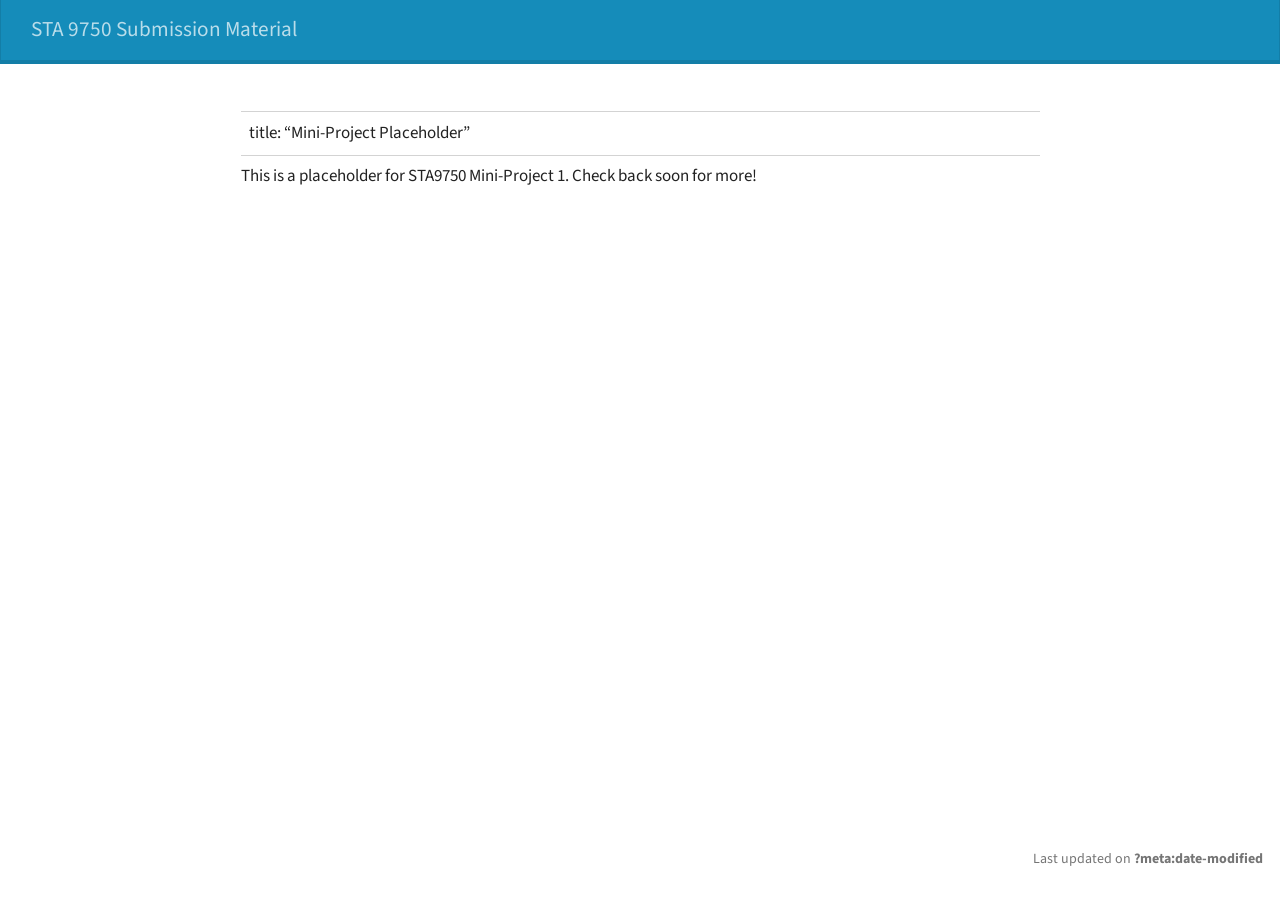
==== docs/mp01.html @ b46d48d8 "HW" ====
<!DOCTYPE html>
<html xmlns="http://www.w3.org/1999/xhtml" lang="en" xml:lang="en"><head>

<meta charset="utf-8">
<meta name="generator" content="quarto-1.10.18">

<meta name="viewport" content="width=device-width, initial-scale=1.0, user-scalable=yes">


<title>mp01 – STA 9750 Submission Material</title>
<style>
/* Default styles provided by pandoc.
** See https://pandoc.org/MANUAL.html#variables-for-html for config info.
*/
span.smallcaps{font-variant: small-caps;}
div.columns{display: flex; gap: 1.5em;}
div.column{flex: auto;}
@media screen {
div.columns{gap: min(4vw, 1.5em);}
div.column{overflow-x: auto;}
}
div.hanging-indent{margin-left: 1.5em; text-indent: -1.5em;}
ul.task-list{list-style: none;}
ul.task-list li input[type="checkbox"] {
  width: 0.8em;
  margin: 0 0.8em 0.2em -1em; /* quarto-specific, see https://github.com/quarto-dev/quarto-cli/issues/4556 */ 
  vertical-align: middle;
}
</style>


<script src="site_libs/quarto-nav/quarto-nav.js"></script>
<script src="site_libs/quarto-nav/headroom.min.js"></script>
<script src="site_libs/clipboard/clipboard.min.js"></script>
<script src="site_libs/quarto-search/autocomplete.umd.js"></script>
<script src="site_libs/quarto-search/fuse.min.js"></script>
<script src="site_libs/quarto-search/quarto-search.js"></script>
<meta name="quarto:offset" content="./">
<script src="site_libs/quarto-html/quarto.js" type="module"></script>
<script src="site_libs/quarto-html/tabsets/tabsets.js" type="module"></script>
<script src="site_libs/quarto-html/popper.min.js"></script>
<script src="site_libs/quarto-html/tippy.umd.min.js"></script>
<script src="site_libs/quarto-html/anchor.min.js"></script>
<link href="site_libs/quarto-html/tippy.css" rel="stylesheet">
<link href="site_libs/quarto-html/quarto-syntax-highlighting-64a204ab8560d761af7679ceaba22944.css" rel="stylesheet" id="quarto-text-highlighting-styles">
<script src="site_libs/bootstrap/bootstrap.min.js"></script>
<link href="site_libs/bootstrap/bootstrap-icons.css" rel="stylesheet">
<link href="site_libs/bootstrap/bootstrap-d8647612971f28d0d73e6323d349ddcf.min.css" rel="stylesheet" append-hash="true" id="quarto-bootstrap" data-mode="light">
<script id="quarto-search-options" type="application/json">{
  "location": "navbar",
  "copy-button": false,
  "collapse-after": 3,
  "panel-placement": "end",
  "type": "overlay",
  "limit": 50,
  "keyboard-shortcut": [
    "f",
    "/",
    "s"
  ],
  "show-item-context": false,
  "language": {
    "search-no-results-text": "No results",
    "search-matching-documents-text": "matching documents",
    "search-copy-link-title": "Copy link to search",
    "search-hide-matches-text": "Hide additional matches",
    "search-more-match-text": "more match in this document",
    "search-more-matches-text": "more matches in this document",
    "search-clear-button-title": "Clear",
    "search-text-placeholder": "",
    "search-detached-cancel-button-title": "Cancel",
    "search-submit-button-title": "Submit",
    "search-label": "Search"
  }
}</script>


</head>

<body class="nav-fixed fullcontent quarto-light">

<div id="quarto-search-results"></div>
  <header id="quarto-header" class="headroom fixed-top">
    <nav class="navbar navbar-expand-lg " data-bs-theme="dark">
      <div class="navbar-container container-fluid">
      <div class="navbar-brand-container mx-auto">
    <a class="navbar-brand" href="./index.html">
    <span class="navbar-title">STA 9750 Submission Material</span>
    </a>
  </div>
        <div class="quarto-navbar-tools tools-end">
</div>
      </div> <!-- /container-fluid -->
    </nav>
</header>
<!-- content -->
<div id="quarto-content" class="quarto-container page-columns page-rows-contents page-layout-article page-navbar">
<!-- sidebar -->
<!-- margin-sidebar -->
    
<!-- main -->
<main class="content" id="quarto-document-content"><header id="title-block-header" class="quarto-title-block"></header>




<table class="caption-top table">
<tbody>
<tr class="odd">
<td>title: “Mini-Project Placeholder”</td>
</tr>
</tbody>
</table>
<p>This is a placeholder for STA9750 Mini-Project 1. Check back soon for more!</p>



</main> <!-- /main -->
<script id="quarto-html-after-body" type="application/javascript">
  window.document.addEventListener("DOMContentLoaded", function (event) {
    const icon = "";
    const anchorJS = new window.AnchorJS();
    anchorJS.options = {
      placement: 'right',
      icon: icon
    };
    anchorJS.add('.anchored');
    const isCodeAnnotation = (el) => {
      for (const clz of el.classList) {
        if (clz.startsWith('code-annotation-')) {                     
          return true;
        }
      }
      return false;
    }
    const onCopySuccess = function(e) {
      // button target
      const button = e.trigger;
      // don't keep focus
      button.blur();
      // flash "checked"
      button.classList.add('code-copy-button-checked');
      var currentTitle = button.getAttribute("title");
      button.setAttribute("title", "Copied!");
      let tooltip;
      if (window.bootstrap) {
        button.setAttribute("data-bs-toggle", "tooltip");
        button.setAttribute("data-bs-placement", "left");
        button.setAttribute("data-bs-title", "Copied!");
        tooltip = new bootstrap.Tooltip(button, 
          { trigger: "manual", 
            customClass: "code-copy-button-tooltip",
            offset: [0, -8]});
        tooltip.show();    
      }
      setTimeout(function() {
        if (tooltip) {
          tooltip.hide();
          button.removeAttribute("data-bs-title");
          button.removeAttribute("data-bs-toggle");
          button.removeAttribute("data-bs-placement");
        }
        button.setAttribute("title", currentTitle);
        button.classList.remove('code-copy-button-checked');
      }, 1000);
      // clear code selection
      e.clearSelection();
    }
    const getTextToCopy = function(trigger) {
      const outerScaffold = trigger.parentElement.cloneNode(true);
      const codeEl = outerScaffold.querySelector('code');
      for (const childEl of codeEl.children) {
        if (isCodeAnnotation(childEl)) {
          childEl.remove();
        }
      }
      return codeEl.innerText;
    }
    const clipboard = new window.ClipboardJS('.code-copy-button:not([data-in-quarto-modal])', {
      text: getTextToCopy
    });
    clipboard.on('success', onCopySuccess);
    if (window.document.getElementById('quarto-embedded-source-code-modal')) {
      const clipboardModal = new window.ClipboardJS('.code-copy-button[data-in-quarto-modal]', {
        text: getTextToCopy,
        container: window.document.getElementById('quarto-embedded-source-code-modal')
      });
      clipboardModal.on('success', onCopySuccess);
    }
      var localhostRegex = new RegExp(/^(?:http|https):\/\/localhost\:?[0-9]*\//);
      var mailtoRegex = new RegExp(/^mailto:/);
        var filterRegex = new RegExp("https:\/\/nana-lan\.github\.io\/STA9750-2026-FALL\/");
      var isInternal = (href) => {
          return filterRegex.test(href) || localhostRegex.test(href) || mailtoRegex.test(href);
      }
      // Inspect non-navigation links and adorn them if external
     var links = window.document.querySelectorAll('a[href]:not(.nav-link):not(.navbar-brand):not(.toc-action):not(.sidebar-link):not(.sidebar-item-toggle):not(.pagination-link):not(.no-external):not([aria-hidden]):not(.dropdown-item):not(.quarto-navigation-tool):not(.about-link)');
      for (var i=0; i<links.length; i++) {
        const link = links[i];
        if (!isInternal(link.href)) {
          // undo the damage that might have been done by quarto-nav.js in the case of
          // links that we want to consider external
          if (link.dataset.originalHref !== undefined) {
            link.href = link.dataset.originalHref;
          }
        }
      }
    function tippyHover(el, contentFn, onTriggerFn, onUntriggerFn) {
      const config = {
        allowHTML: true,
        maxWidth: 500,
        delay: 100,
        arrow: false,
        appendTo: function(el) {
            return el.parentElement;
        },
        interactive: true,
        interactiveBorder: 10,
        theme: 'quarto',
        placement: 'bottom-start',
      };
      if (contentFn) {
        config.content = contentFn;
      }
      if (onTriggerFn) {
        config.onTrigger = onTriggerFn;
      }
      if (onUntriggerFn) {
        config.onUntrigger = onUntriggerFn;
      }
      window.tippy(el, config); 
    }
    const noterefs = window.document.querySelectorAll('a[role="doc-noteref"]');
    for (var i=0; i<noterefs.length; i++) {
      const ref = noterefs[i];
      tippyHover(ref, function() {
        // use id or data attribute instead here
        let href = ref.getAttribute('data-footnote-href') || ref.getAttribute('href');
        try { href = new URL(href).hash; } catch {}
        const id = href.replace(/^#\/?/, "");
        const note = window.document.getElementById(id);
        if (note) {
          return note.innerHTML;
        } else {
          return "";
        }
      });
    }
    const xrefs = window.document.querySelectorAll('a.quarto-xref');
    const processXRef = (id, note) => {
      // Strip column container classes
      const stripColumnClz = (el) => {
        el.classList.remove("page-full", "page-columns");
        if (el.children) {
          for (const child of el.children) {
            stripColumnClz(child);
          }
        }
      }
      stripColumnClz(note)
      if (id === null || id.startsWith('sec-')) {
        // Special case sections, only their first couple elements
        const container = document.createElement("div");
        if (note.children && note.children.length > 2) {
          container.appendChild(note.children[0].cloneNode(true));
          for (let i = 1; i < note.children.length; i++) {
            const child = note.children[i];
            if (child.tagName === "P" && child.innerText === "") {
              continue;
            } else {
              container.appendChild(child.cloneNode(true));
              break;
            }
          }
          if (window.Quarto?.typesetMath) {
            window.Quarto.typesetMath(container);
          }
          return container.innerHTML
        } else {
          if (window.Quarto?.typesetMath) {
            window.Quarto.typesetMath(note);
          }
          return note.innerHTML;
        }
      } else {
        // Remove any anchor links if they are present
        const anchorLink = note.querySelector('a.anchorjs-link');
        if (anchorLink) {
          anchorLink.remove();
        }
        if (window.Quarto?.typesetMath) {
          window.Quarto.typesetMath(note);
        }
        if (note.classList.contains("callout")) {
          return note.outerHTML;
        } else {
          return note.innerHTML;
        }
      }
    }
    for (var i=0; i<xrefs.length; i++) {
      const xref = xrefs[i];
      tippyHover(xref, undefined, function(instance) {
        instance.disable();
        let url = xref.getAttribute('href');
        let hash = undefined; 
        if (url.startsWith('#')) {
          hash = url;
        } else {
          try { hash = new URL(url).hash; } catch {}
        }
        if (hash) {
          const id = hash.replace(/^#\/?/, "");
          const note = window.document.getElementById(id);
          if (note !== null) {
            try {
              const html = processXRef(id, note.cloneNode(true));
              instance.setContent(html);
            } finally {
              instance.enable();
              instance.show();
            }
          } else {
            // See if we can fetch this
            fetch(url.split('#')[0])
            .then(res => res.text())
            .then(html => {
              const parser = new DOMParser();
              const htmlDoc = parser.parseFromString(html, "text/html");
              const note = htmlDoc.getElementById(id);
              if (note !== null) {
                const html = processXRef(id, note);
                instance.setContent(html);
              } 
            }).finally(() => {
              instance.enable();
              instance.show();
            });
          }
        } else {
          // See if we can fetch a full url (with no hash to target)
          // This is a special case and we should probably do some content thinning / targeting
          fetch(url)
          .then(res => res.text())
          .then(html => {
            const parser = new DOMParser();
            const htmlDoc = parser.parseFromString(html, "text/html");
            const note = htmlDoc.querySelector('main.content');
            if (note !== null) {
              // This should only happen for chapter cross references
              // (since there is no id in the URL)
              // remove the first header
              if (note.children.length > 0 && note.children[0].tagName === "HEADER") {
                note.children[0].remove();
              }
              const html = processXRef(null, note);
              instance.setContent(html);
            } 
          }).finally(() => {
            instance.enable();
            instance.show();
          });
        }
      }, function(instance) {
      });
    }
        let selectedAnnoteEl;
        const selectorForAnnotation = ( cell, annotation) => {
          let cellAttr = 'data-code-cell="' + cell + '"';
          let lineAttr = 'data-code-annotation="' +  annotation + '"';
          const selector = 'span[' + cellAttr + '][' + lineAttr + ']';
          return selector;
        }
        const selectCodeLines = (annoteEl) => {
          const doc = window.document;
          const targetCell = annoteEl.getAttribute("data-target-cell");
          const targetAnnotation = annoteEl.getAttribute("data-target-annotation");
          const annoteSpan = window.document.querySelector(selectorForAnnotation(targetCell, targetAnnotation));
          const lines = annoteSpan.getAttribute("data-code-lines").split(",");
          const lineIds = lines.map((line) => {
            return targetCell + "-" + line;
          })
          let top = null;
          let height = null;
          let parent = null;
          if (lineIds.length > 0) {
              //compute the position of the single el (top and bottom and make a div)
              const el = window.document.getElementById(lineIds[0]);
              top = el.offsetTop;
              height = el.offsetHeight;
              parent = el.parentElement.parentElement;
            if (lineIds.length > 1) {
              const lastEl = window.document.getElementById(lineIds[lineIds.length - 1]);
              const bottom = lastEl.offsetTop + lastEl.offsetHeight;
              height = bottom - top;
            }
            if (top !== null && height !== null && parent !== null) {
              // cook up a div (if necessary) and position it 
              let div = window.document.getElementById("code-annotation-line-highlight");
              if (div === null) {
                div = window.document.createElement("div");
                div.setAttribute("id", "code-annotation-line-highlight");
                div.style.position = 'absolute';
                parent.appendChild(div);
              }
              div.style.top = top - 2 + "px";
              div.style.height = height + 4 + "px";
              div.style.left = 0;
              let gutterDiv = window.document.getElementById("code-annotation-line-highlight-gutter");
              if (gutterDiv === null) {
                gutterDiv = window.document.createElement("div");
                gutterDiv.setAttribute("id", "code-annotation-line-highlight-gutter");
                gutterDiv.style.position = 'absolute';
                const codeCell = window.document.getElementById(targetCell);
                const gutter = codeCell.querySelector('.code-annotation-gutter');
                gutter.appendChild(gutterDiv);
              }
              gutterDiv.style.top = top - 2 + "px";
              gutterDiv.style.height = height + 4 + "px";
            }
            selectedAnnoteEl = annoteEl;
          }
        };
        const unselectCodeLines = () => {
          const elementsIds = ["code-annotation-line-highlight", "code-annotation-line-highlight-gutter"];
          elementsIds.forEach((elId) => {
            const div = window.document.getElementById(elId);
            if (div) {
              div.remove();
            }
          });
          selectedAnnoteEl = undefined;
        };
          // Handle positioning of the toggle
      window.addEventListener(
        "resize",
        throttle(() => {
          elRect = undefined;
          if (selectedAnnoteEl) {
            selectCodeLines(selectedAnnoteEl);
          }
        }, 10)
      );
      function throttle(fn, ms) {
      let throttle = false;
      let timer;
        return (...args) => {
          if(!throttle) { // first call gets through
              fn.apply(this, args);
              throttle = true;
          } else { // all the others get throttled
              if(timer) clearTimeout(timer); // cancel #2
              timer = setTimeout(() => {
                fn.apply(this, args);
                timer = throttle = false;
              }, ms);
          }
        };
      }
        // Attach click handler to the DT
        const annoteDls = window.document.querySelectorAll('dt[data-target-cell]');
        for (const annoteDlNode of annoteDls) {
          annoteDlNode.addEventListener('click', (event) => {
            const clickedEl = event.target;
            if (clickedEl !== selectedAnnoteEl) {
              unselectCodeLines();
              const activeEl = window.document.querySelector('dt[data-target-cell].code-annotation-active');
              if (activeEl) {
                activeEl.classList.remove('code-annotation-active');
              }
              selectCodeLines(clickedEl);
              clickedEl.classList.add('code-annotation-active');
            } else {
              // Unselect the line
              unselectCodeLines();
              clickedEl.classList.remove('code-annotation-active');
            }
          });
        }
    const findCites = (el) => {
      const parentEl = el.parentElement;
      if (parentEl) {
        const cites = parentEl.dataset.cites;
        if (cites) {
          return {
            el,
            cites: cites.split(' ')
          };
        } else {
          return findCites(el.parentElement)
        }
      } else {
        return undefined;
      }
    };
    var bibliorefs = window.document.querySelectorAll('a[role="doc-biblioref"]');
    for (var i=0; i<bibliorefs.length; i++) {
      const ref = bibliorefs[i];
      const citeInfo = findCites(ref);
      if (citeInfo) {
        tippyHover(citeInfo.el, function() {
          var popup = window.document.createElement('div');
          citeInfo.cites.forEach(function(cite) {
            var citeDiv = window.document.createElement('div');
            citeDiv.classList.add('hanging-indent');
            citeDiv.classList.add('csl-entry');
            var biblioDiv = window.document.getElementById('ref-' + cite);
            if (biblioDiv) {
              citeDiv.innerHTML = biblioDiv.innerHTML;
            }
            popup.appendChild(citeDiv);
          });
          return popup.innerHTML;
        });
      }
    }
  });
  </script>
</div> <!-- /content -->
<footer class="footer">
  <div class="nav-footer">
    <div class="nav-footer-left">
      &nbsp;
    </div>   
    <div class="nav-footer-center">
      &nbsp;
    </div>
    <div class="nav-footer-right">
<p>Last updated on <strong>?meta:date-modified</strong></p>
</div>
  </div>
</footer>




</body></html>
---- docs/site_libs/quarto-html/tippy.css ----
.tippy-box[data-animation=fade][data-state=hidden]{opacity:0}[data-tippy-root]{max-width:calc(100vw - 10px)}.tippy-box{position:relative;background-color:#333;color:#fff;border-radius:4px;font-size:14px;line-height:1.4;white-space:normal;outline:0;transition-property:transform,visibility,opacity}.tippy-box[data-placement^=top]>.tippy-arrow{bottom:0}.tippy-box[data-placement^=top]>.tippy-arrow:before{bottom:-7px;left:0;border-width:8px 8px 0;border-top-color:initial;transform-origin:center top}.tippy-box[data-placement^=bottom]>.tippy-arrow{top:0}.tippy-box[data-placement^=bottom]>.tippy-arrow:before{top:-7px;left:0;border-width:0 8px 8px;border-bottom-color:initial;transform-origin:center bottom}.tippy-box[data-placement^=left]>.tippy-arrow{right:0}.tippy-box[data-placement^=left]>.tippy-arrow:before{border-width:8px 0 8px 8px;border-left-color:initial;right:-7px;transform-origin:center left}.tippy-box[data-placement^=right]>.tippy-arrow{left:0}.tippy-box[data-placement^=right]>.tippy-arrow:before{left:-7px;border-width:8px 8px 8px 0;border-right-color:initial;transform-origin:center right}.tippy-box[data-inertia][data-state=visible]{transition-timing-function:cubic-bezier(.54,1.5,.38,1.11)}.tippy-arrow{width:16px;height:16px;color:#333}.tippy-arrow:before{content:"";position:absolute;border-color:transparent;border-style:solid}.tippy-content{position:relative;padding:5px 9px;z-index:1}
---- docs/site_libs/quarto-html/quarto-syntax-highlighting-64a204ab8560d761af7679ceaba22944.css ----
/* quarto syntax highlight colors */
:root {
  --quarto-hl-ot-color: #003B4F;
  --quarto-hl-at-color: #657422;
  --quarto-hl-ss-color: #20794D;
  --quarto-hl-an-color: #5E5E5E;
  --quarto-hl-fu-color: #4758AB;
  --quarto-hl-st-color: #20794D;
  --quarto-hl-cf-color: #003B4F;
  --quarto-hl-op-color: #5E5E5E;
  --quarto-hl-er-color: #AD0000;
  --quarto-hl-bn-color: #AD0000;
  --quarto-hl-al-color: #AD0000;
  --quarto-hl-va-color: #111111;
  --quarto-hl-bu-color: inherit;
  --quarto-hl-ex-color: inherit;
  --quarto-hl-pp-color: #AD0000;
  --quarto-hl-in-color: #5E5E5E;
  --quarto-hl-vs-color: #20794D;
  --quarto-hl-wa-color: #5E5E5E;
  --quarto-hl-do-color: #5E5E5E;
  --quarto-hl-im-color: #00769E;
  --quarto-hl-ch-color: #20794D;
  --quarto-hl-dt-color: #AD0000;
  --quarto-hl-fl-color: #AD0000;
  --quarto-hl-co-color: #5E5E5E;
  --quarto-hl-cv-color: #5E5E5E;
  --quarto-hl-cn-color: #8f5902;
  --quarto-hl-sc-color: #5E5E5E;
  --quarto-hl-dv-color: #AD0000;
  --quarto-hl-kw-color: #003B4F;
}

/* other quarto variables */
:root {
  --quarto-font-monospace: SFMono-Regular, Menlo, Monaco, Consolas, "Liberation Mono", "Courier New", monospace;
}

/* syntax highlight based on Pandoc's rules */
pre > code.sourceCode > span {
  color: #003B4F;
}

code.sourceCode > span {
  color: #003B4F;
}

div.sourceCode,
div.sourceCode pre.sourceCode {
  color: #003B4F;
}

/* Normal */
code span {
  color: #003B4F;
}

/* Alert */
code span.al {
  color: #AD0000;
  font-style: inherit;
}

/* Annotation */
code span.an {
  color: #5E5E5E;
  font-style: inherit;
}

/* Attribute */
code span.at {
  color: #657422;
  font-style: inherit;
}

/* BaseN */
code span.bn {
  color: #AD0000;
  font-style: inherit;
}

/* BuiltIn */
code span.bu {
  font-style: inherit;
}

/* ControlFlow */
code span.cf {
  color: #003B4F;
  font-weight: bold;
  font-style: inherit;
}

/* Char */
code span.ch {
  color: #20794D;
  font-style: inherit;
}

/* Constant */
code span.cn {
  color: #8f5902;
  font-style: inherit;
}

/* Comment */
code span.co {
  color: #5E5E5E;
  font-style: inherit;
}

/* CommentVar */
code span.cv {
  color: #5E5E5E;
  font-style: italic;
}

/* Documentation */
code span.do {
  color: #5E5E5E;
  font-style: italic;
}

/* DataType */
code span.dt {
  color: #AD0000;
  font-style: inherit;
}

/* DecVal */
code span.dv {
  color: #AD0000;
  font-style: inherit;
}

/* Error */
code span.er {
  color: #AD0000;
  font-style: inherit;
}

/* Extension */
code span.ex {
  font-style: inherit;
}

/* Float */
code span.fl {
  color: #AD0000;
  font-style: inherit;
}

/* Function */
code span.fu {
  color: #4758AB;
  font-style: inherit;
}

/* Import */
code span.im {
  color: #00769E;
  font-style: inherit;
}

/* Information */
code span.in {
  color: #5E5E5E;
  font-style: inherit;
}

/* Keyword */
code span.kw {
  color: #003B4F;
  font-weight: bold;
  font-style: inherit;
}

/* Operator */
code span.op {
  color: #5E5E5E;
  font-style: inherit;
}

/* Other */
code span.ot {
  color: #003B4F;
  font-style: inherit;
}

/* Preprocessor */
code span.pp {
  color: #AD0000;
  font-style: inherit;
}

/* SpecialChar */
code span.sc {
  color: #5E5E5E;
  font-style: inherit;
}

/* SpecialString */
code span.ss {
  color: #20794D;
  font-style: inherit;
}

/* String */
code span.st {
  color: #20794D;
  font-style: inherit;
}

/* Variable */
code span.va {
  color: #111111;
  font-style: inherit;
}

/* VerbatimString */
code span.vs {
  color: #20794D;
  font-style: inherit;
}

/* Warning */
code span.wa {
  color: #5E5E5E;
  font-style: italic;
}

.prevent-inlining {
  content: "</";
}

/*# sourceMappingURL=9d8d5bb603a83b8298b89080a598c93b.css.map */
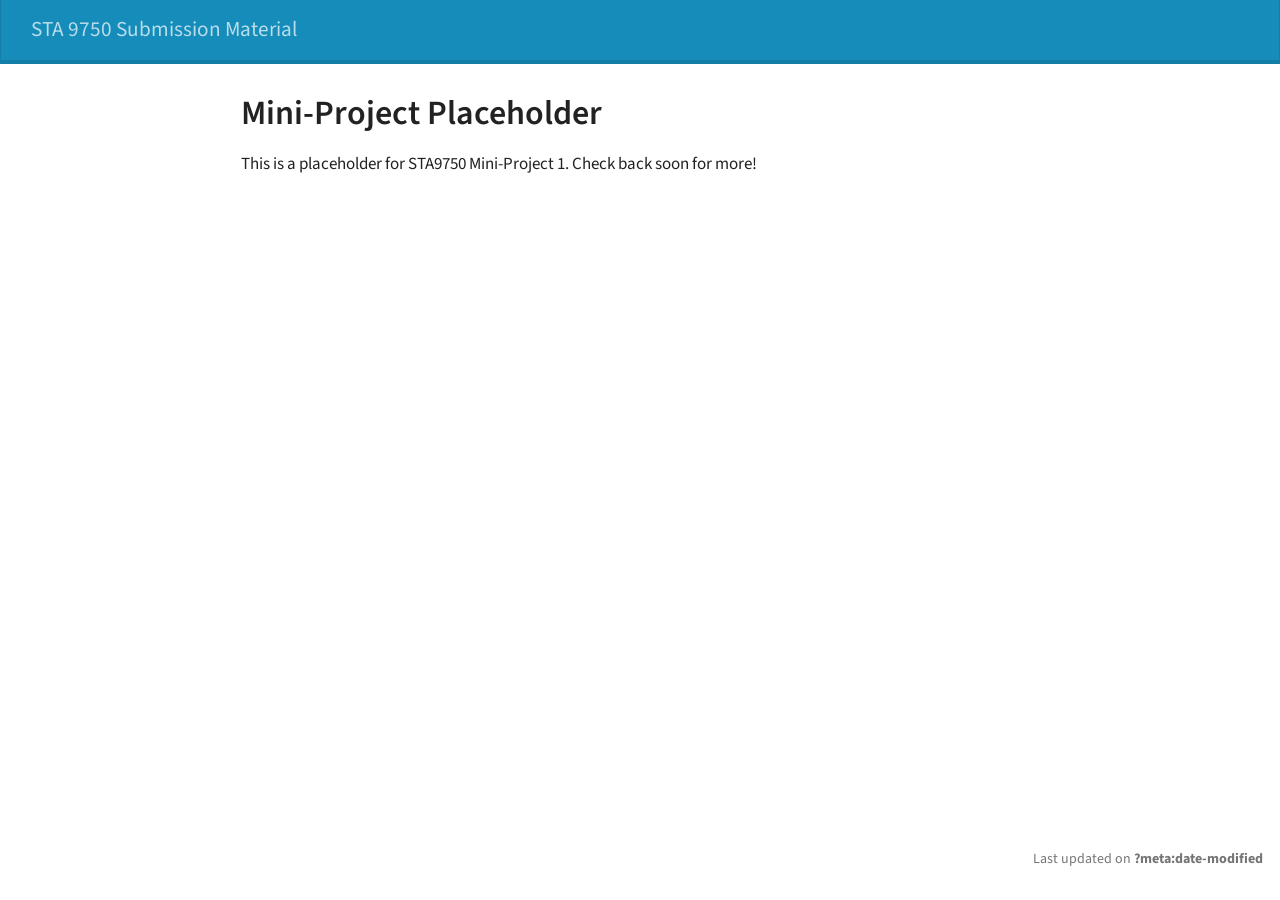
==== commit d295b329: "HW" ====
--- a/docs/mp01.html
+++ b/docs/mp01.html
@@ -7,7 +7,7 @@
 <meta name="viewport" content="width=device-width, initial-scale=1.0, user-scalable=yes">
 
 
-<title>mp01 – STA 9750 Submission Material</title>
+<title>Mini-Project Placeholder – STA 9750 Submission Material</title>
 <style>
 /* Default styles provided by pandoc.
 ** See https://pandoc.org/MANUAL.html#variables-for-html for config info.
@@ -99,18 +99,27 @@
 <!-- margin-sidebar -->
     
 <!-- main -->
-<main class="content" id="quarto-document-content"><header id="title-block-header" class="quarto-title-block"></header>
-
-
-
-
-<table class="caption-top table">
-<tbody>
-<tr class="odd">
-<td>title: “Mini-Project Placeholder”</td>
-</tr>
-</tbody>
-</table>
+<main class="content" id="quarto-document-content">
+
+<header id="title-block-header" class="quarto-title-block default">
+<div class="quarto-title">
+<h1 class="title">Mini-Project Placeholder</h1>
+</div>
+
+
+
+<div class="quarto-title-meta">
+
+    
+  
+    
+  </div>
+  
+
+
+</header>
+
+
 <p>This is a placeholder for STA9750 Mini-Project 1. Check back soon for more!</p>
 
 
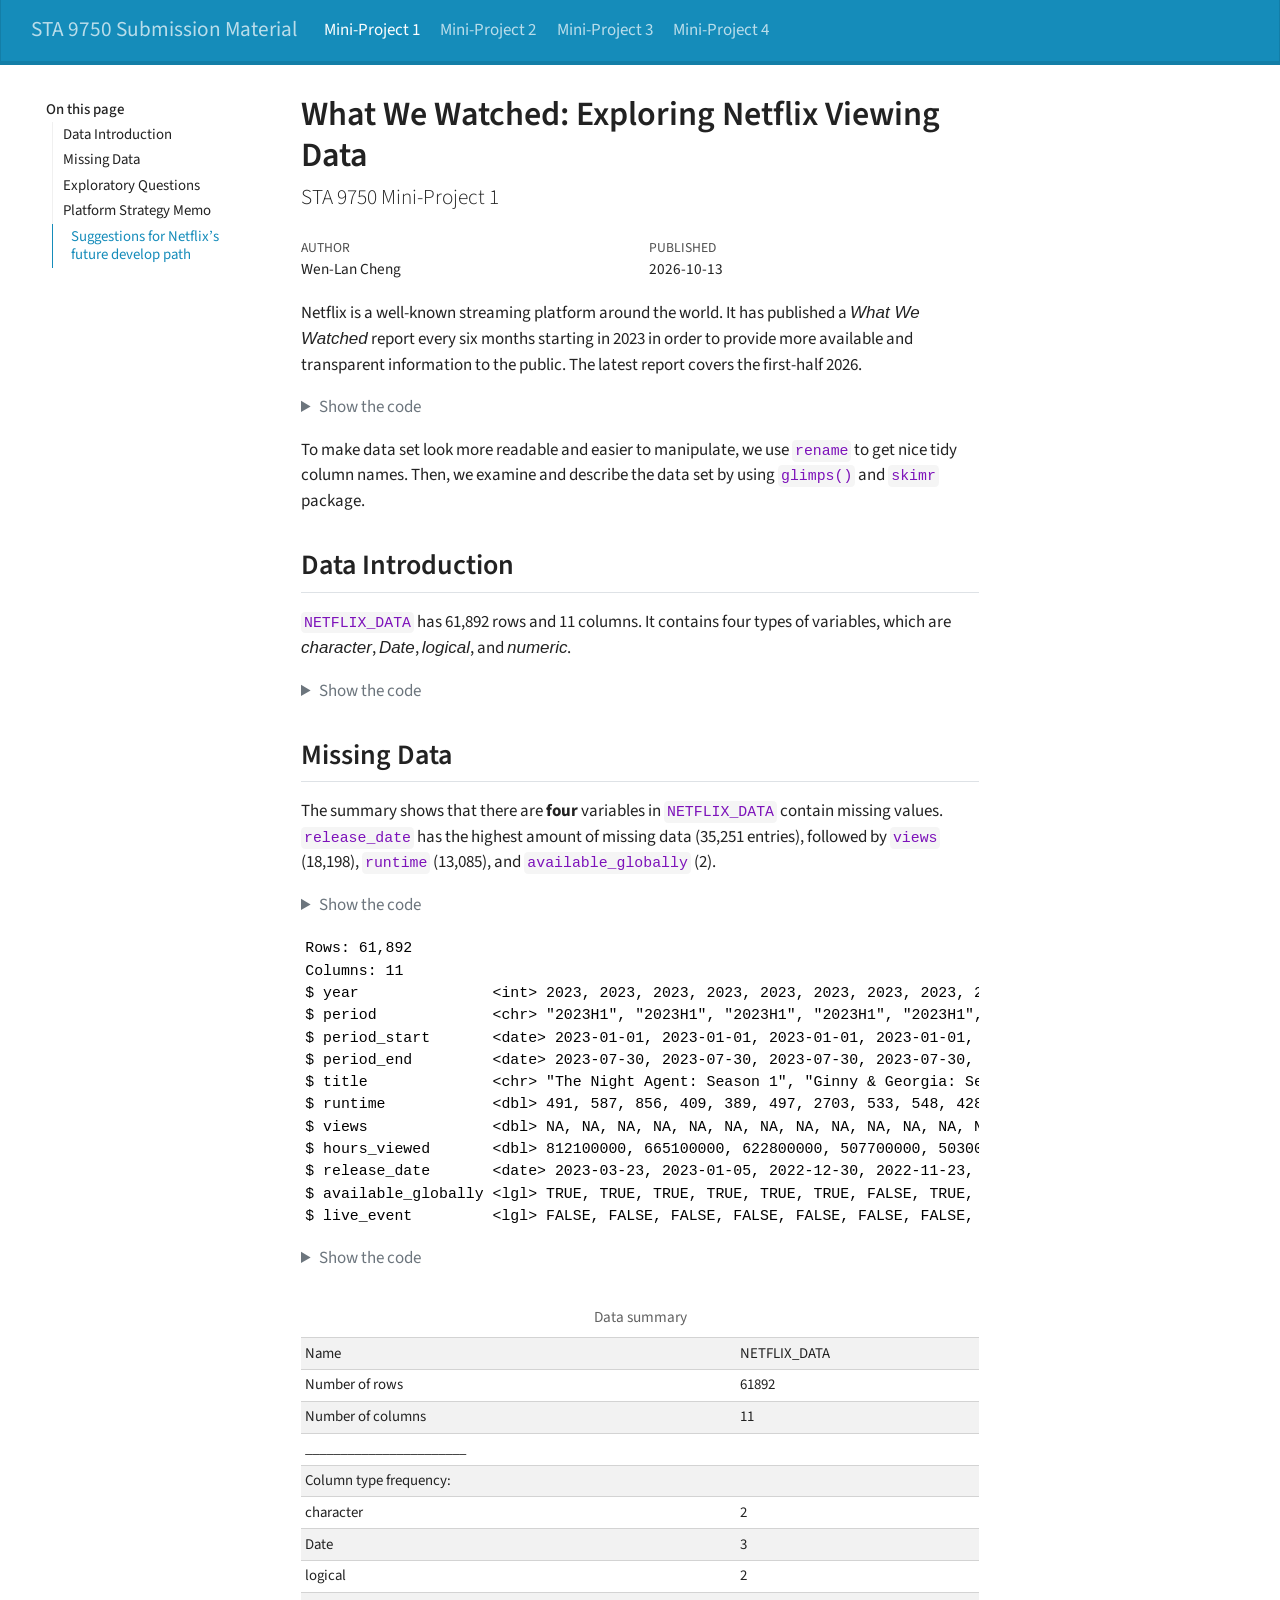
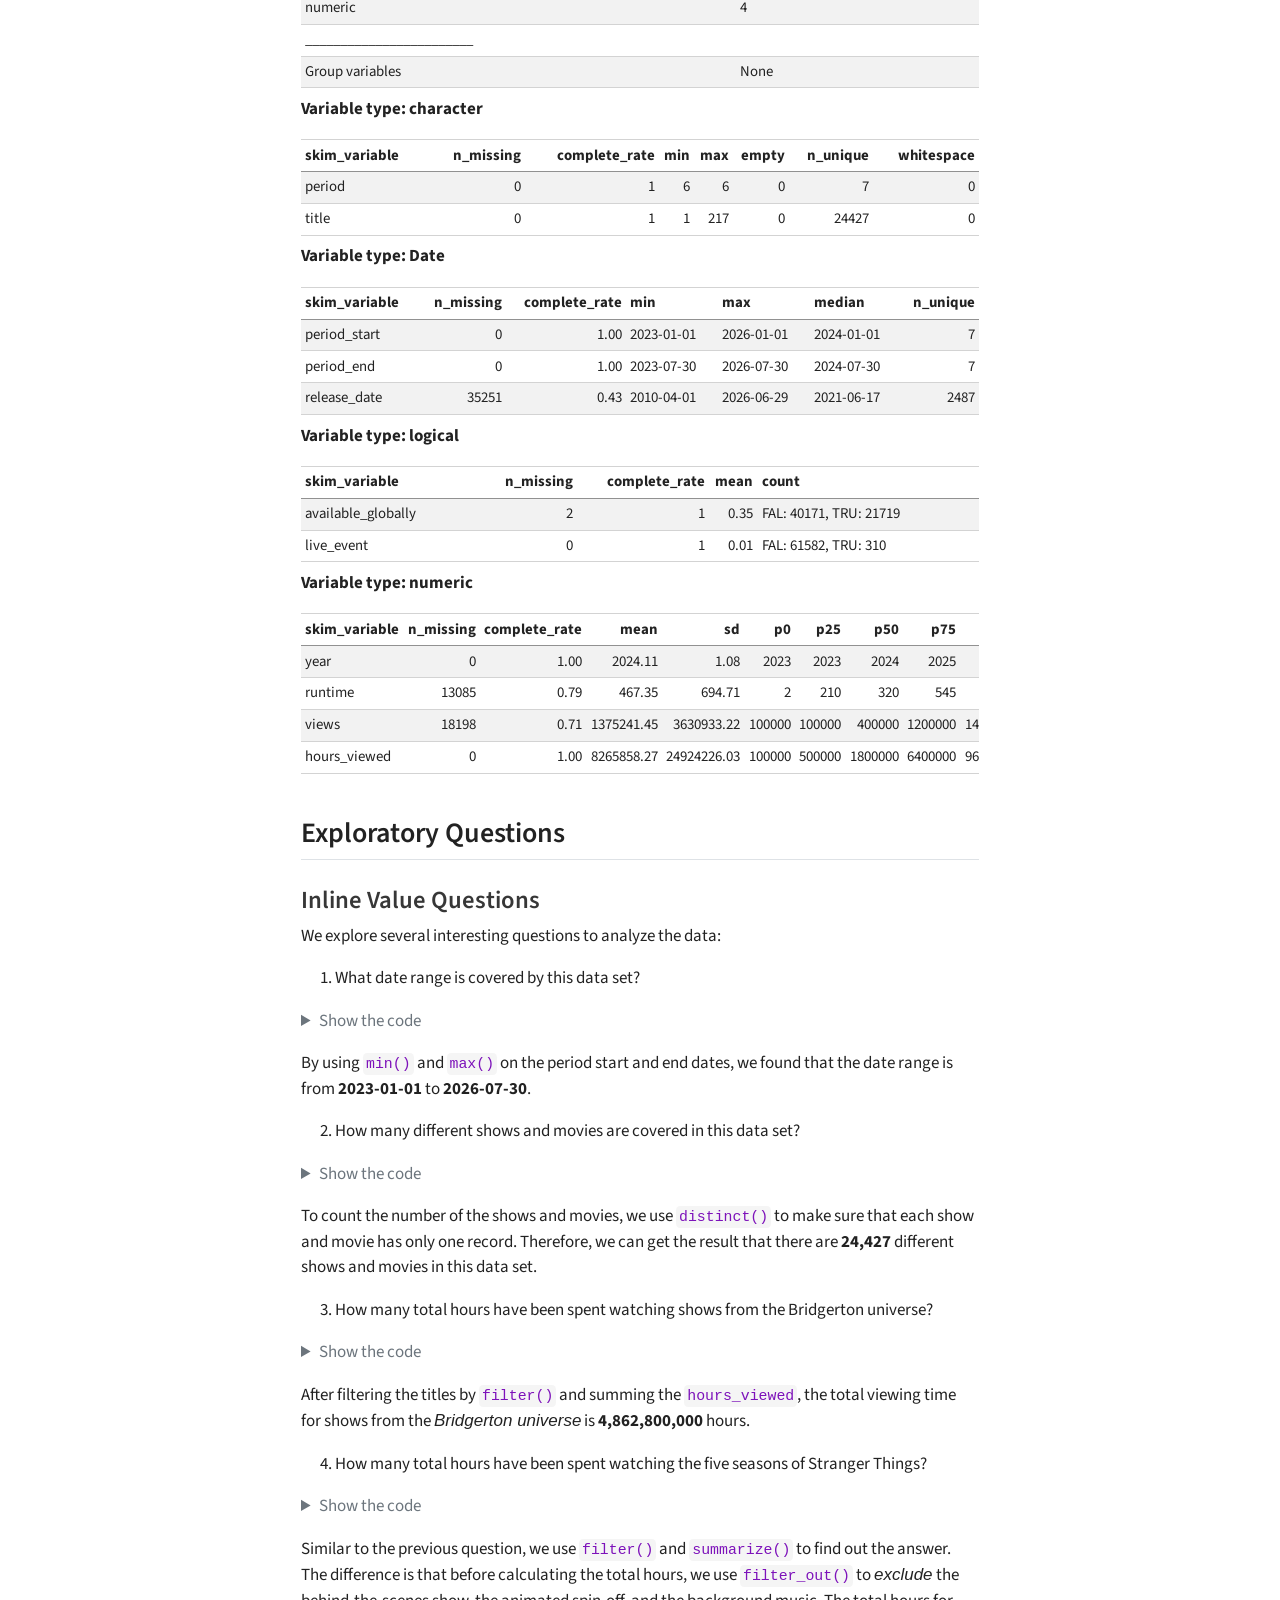
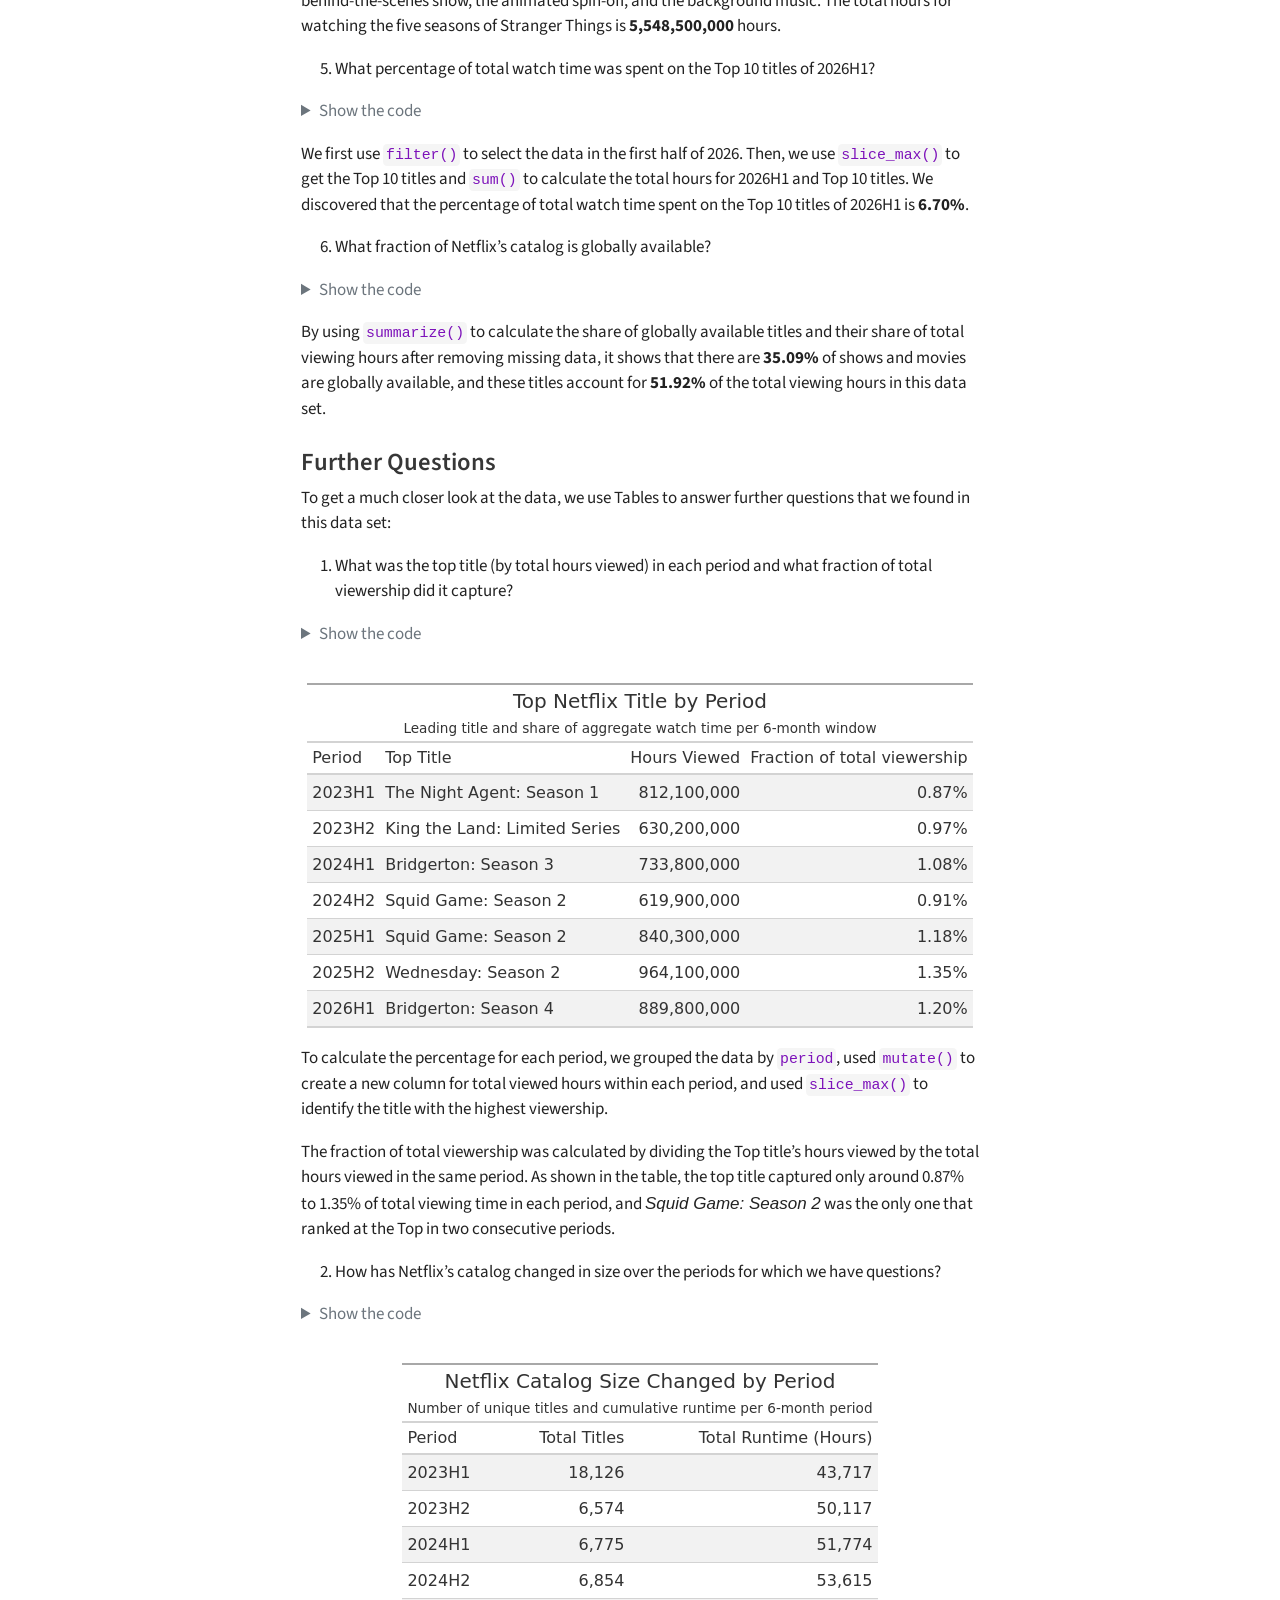
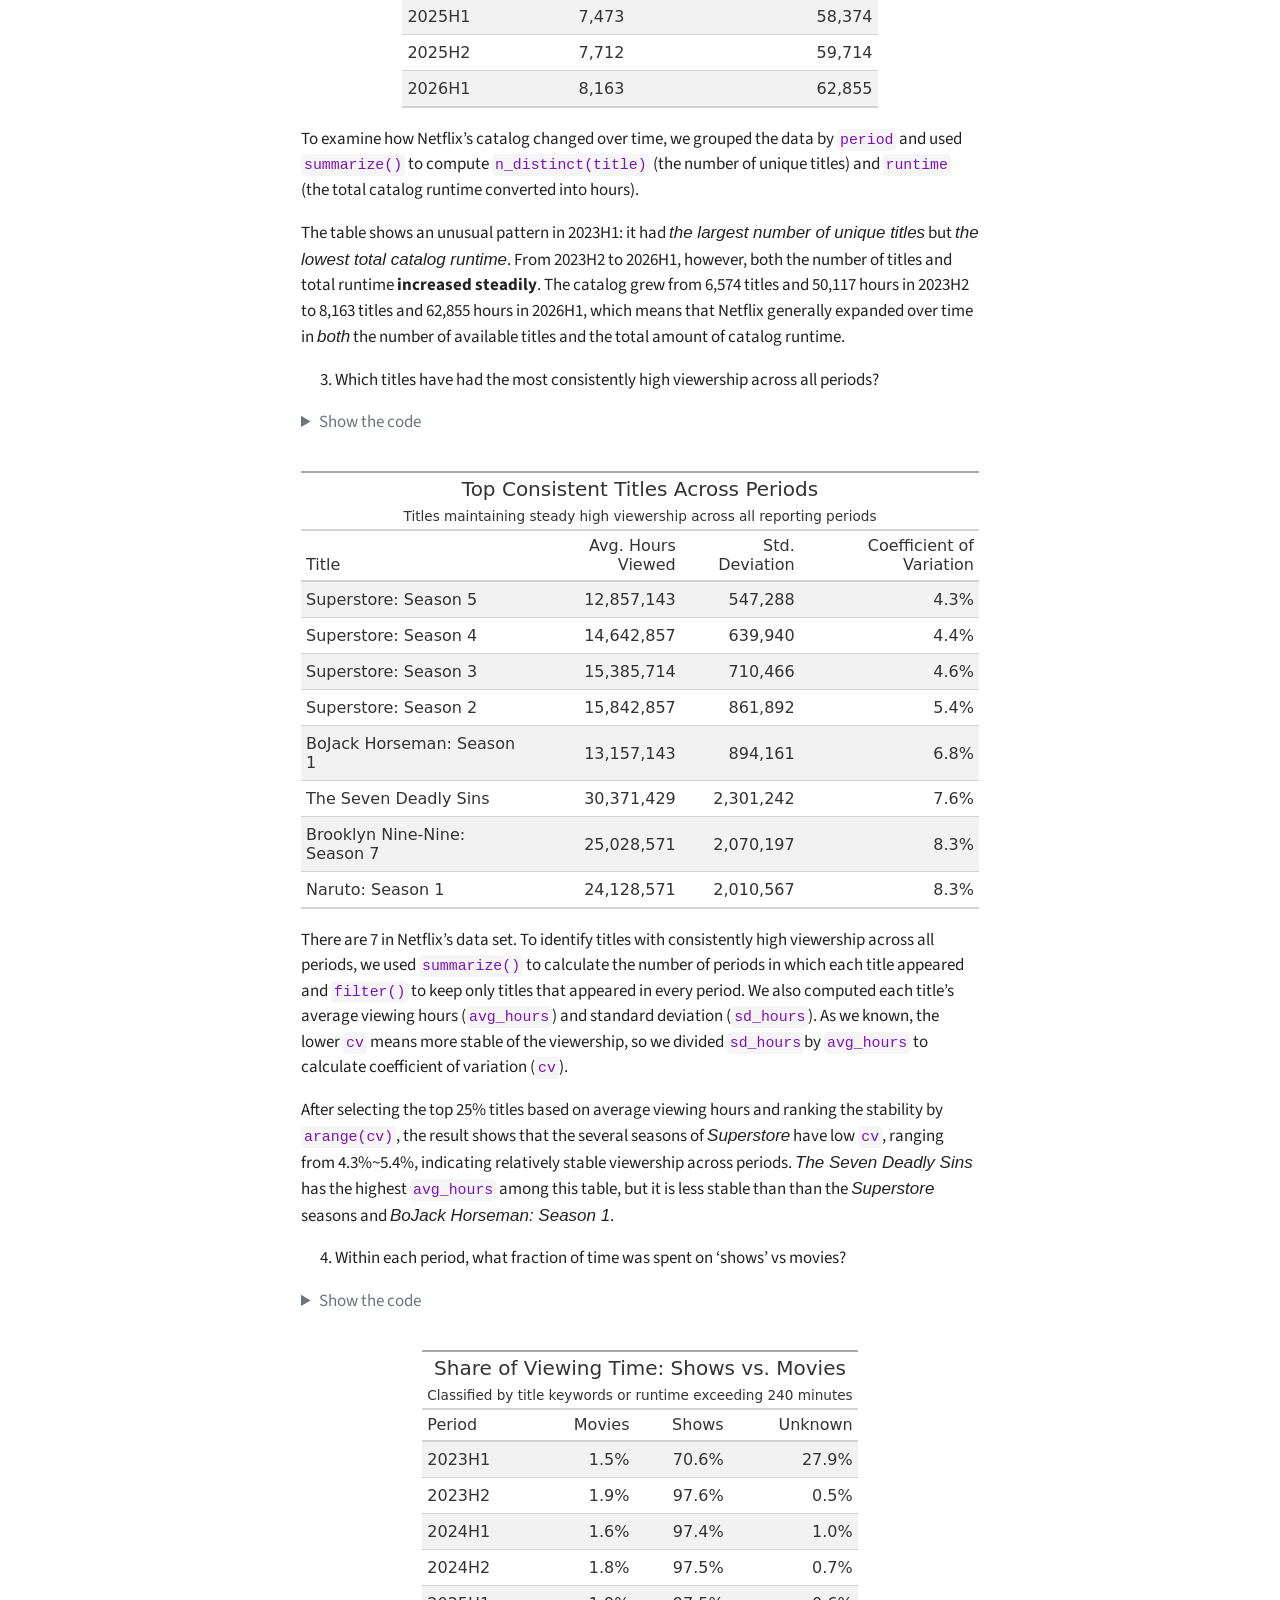
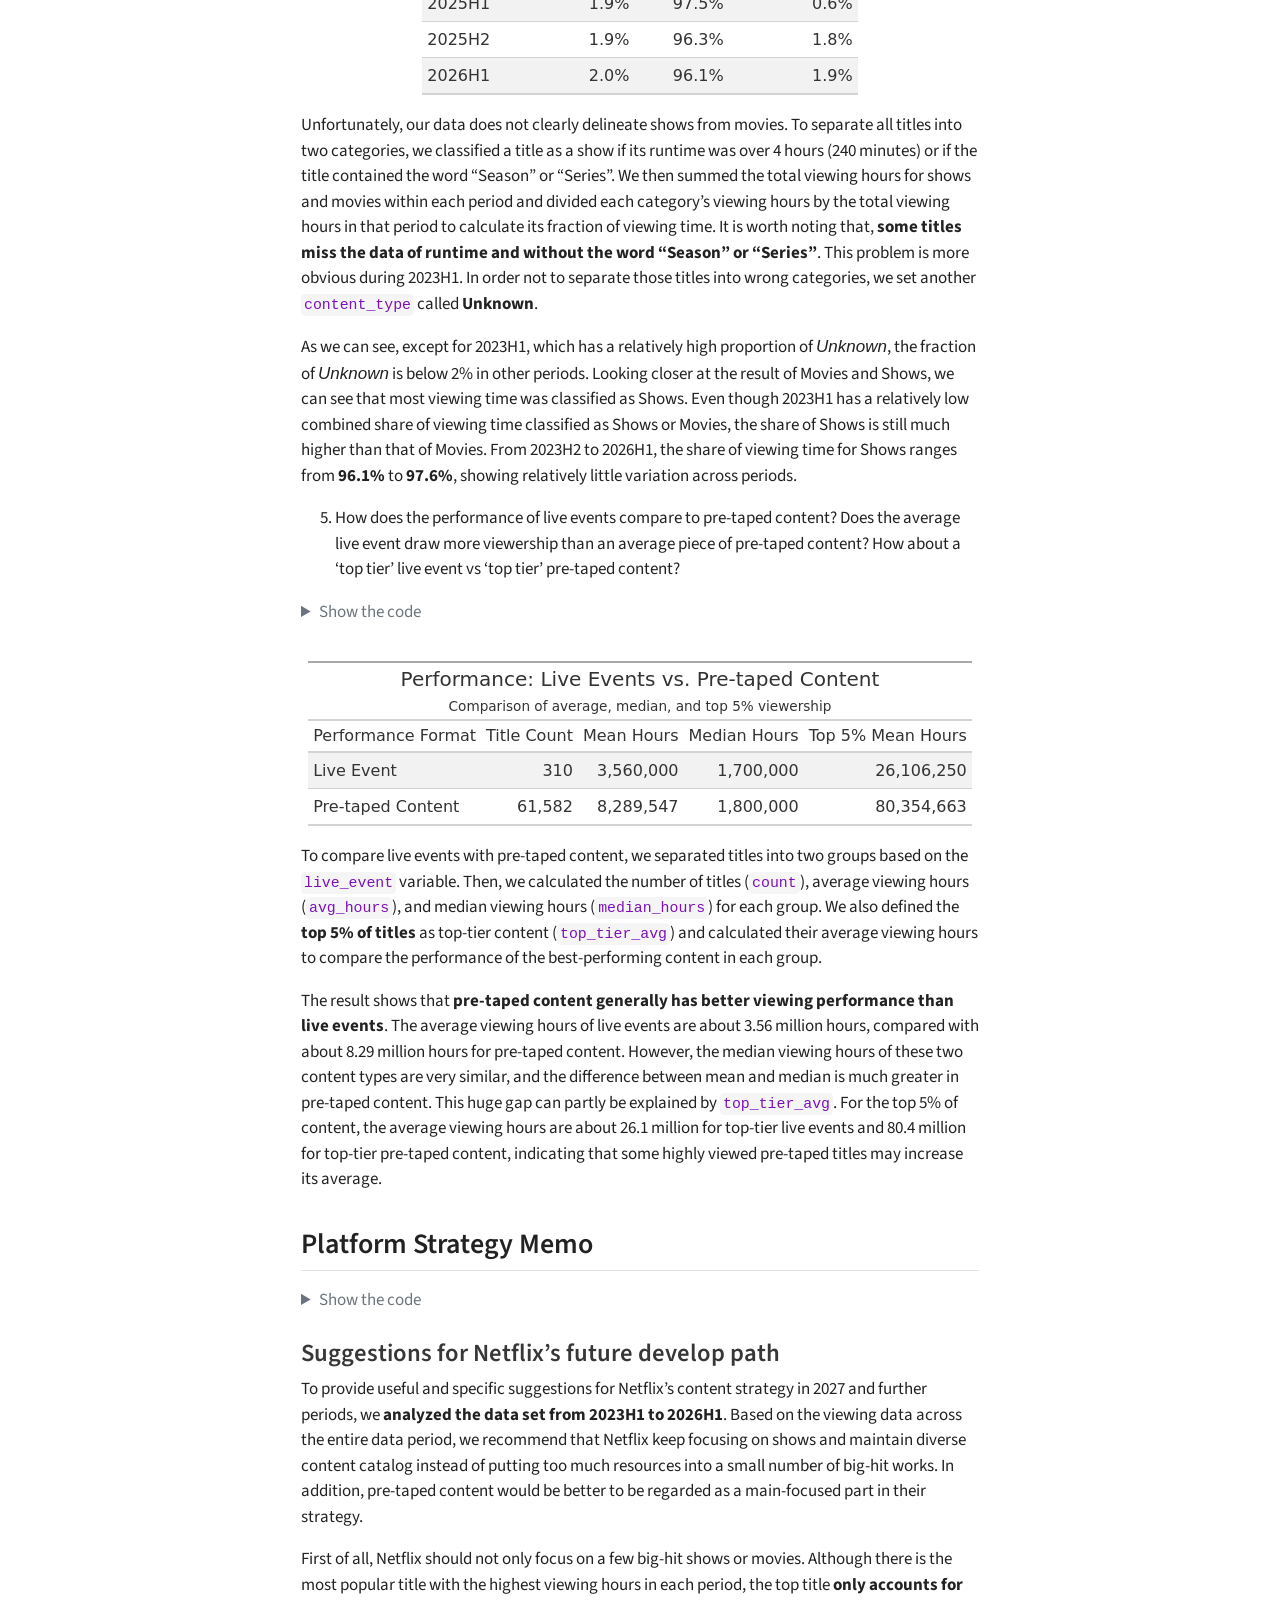
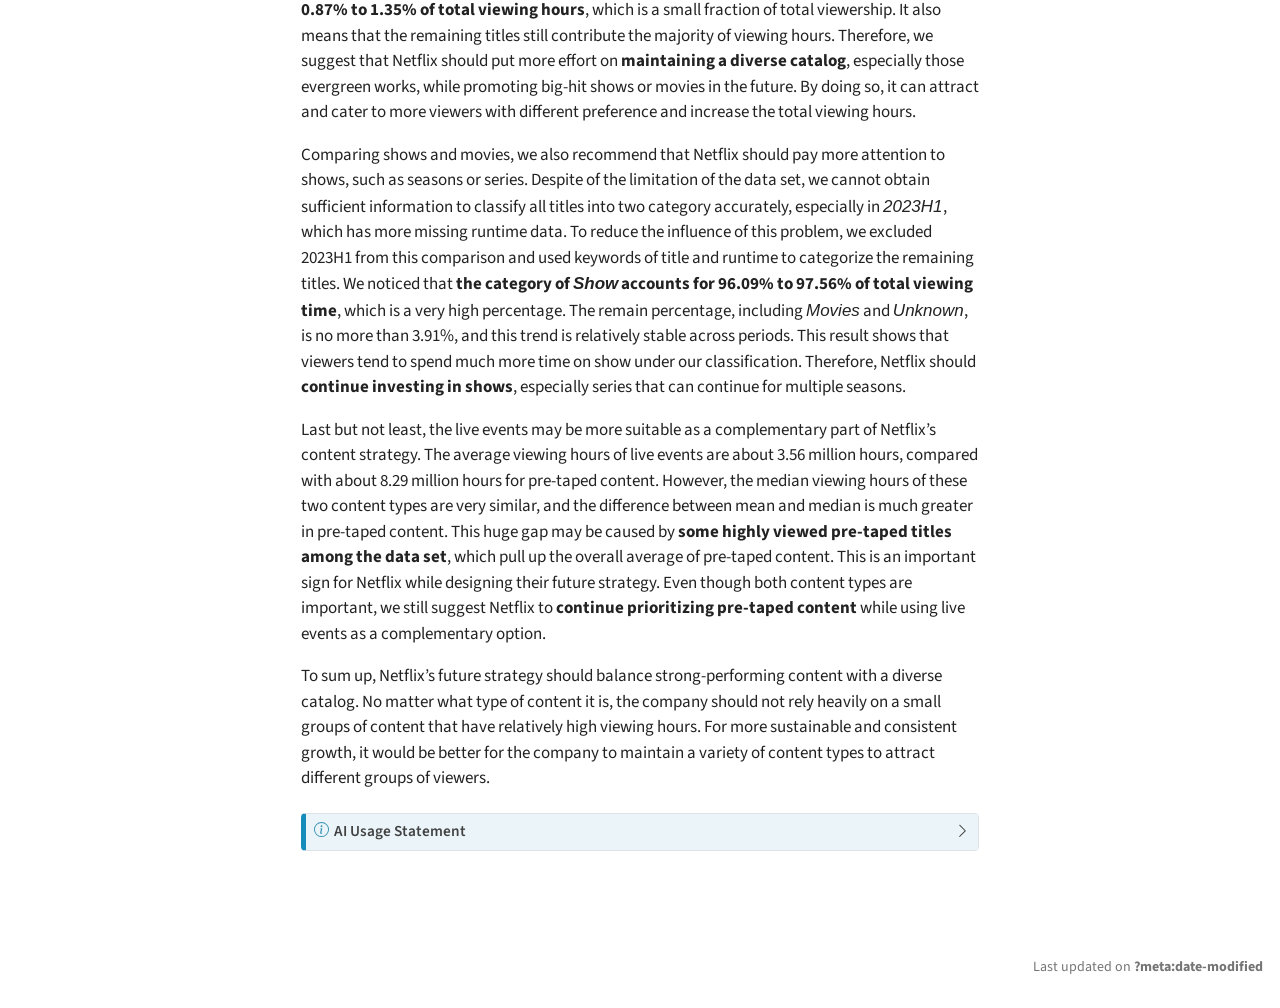
==== commit 2eda8282: "html" ====
--- a/docs/mp01.html
+++ b/docs/mp01.html
@@ -6,8 +6,10 @@
 
 <meta name="viewport" content="width=device-width, initial-scale=1.0, user-scalable=yes">
 
-
-<title>Mini-Project Placeholder – STA 9750 Submission Material</title>
+<meta name="author" content="Wen-Lan Cheng">
+<meta name="dcterms.date" content="2026-10-13">
+
+<title>What We Watched: Exploring Netflix Viewing Data – STA 9750 Submission Material</title>
 <style>
 /* Default styles provided by pandoc.
 ** See https://pandoc.org/MANUAL.html#variables-for-html for config info.
@@ -25,6 +27,41 @@
   width: 0.8em;
   margin: 0 0.8em 0.2em -1em; /* quarto-specific, see https://github.com/quarto-dev/quarto-cli/issues/4556 */ 
   vertical-align: middle;
+}
+/* CSS for syntax highlighting */
+html { -webkit-text-size-adjust: 100%; }
+pre > code.sourceCode { white-space: pre; position: relative; }
+pre > code.sourceCode > span { display: inline-block; line-height: 1.25; }
+pre > code.sourceCode > span:empty { height: 1.2em; }
+.sourceCode { overflow: visible; }
+code.sourceCode > span { color: inherit; text-decoration: inherit; }
+div.sourceCode { margin: 1em 0; }
+pre.sourceCode { margin: 0; }
+@media screen {
+div.sourceCode { overflow: auto; }
+}
+@media print {
+pre > code.sourceCode { white-space: pre-wrap; }
+pre > code.sourceCode > span { text-indent: -5em; padding-left: 5em; }
+}
+pre.numberSource code
+  { counter-reset: source-line 0; }
+pre.numberSource code > span
+  { position: relative; left: -4em; counter-increment: source-line; }
+pre.numberSource code > span > a:first-child::before
+  { content: counter(source-line);
+    position: relative; left: -1em; text-align: right; vertical-align: baseline;
+    border: none; display: inline-block;
+    -webkit-touch-callout: none; -webkit-user-select: none;
+    -khtml-user-select: none; -moz-user-select: none;
+    -ms-user-select: none; user-select: none;
+    padding: 0 4px; width: 4em;
+  }
+pre.numberSource { margin-left: 3em;  padding-left: 4px; }
+div.sourceCode
+  {   }
+@media screen {
+pre > code.sourceCode > span > a:first-child::before { text-decoration: underline; }
 }
 </style>
 
@@ -73,11 +110,13 @@
     "search-label": "Search"
   }
 }</script>
-
-
+<style>html{ scroll-behavior: smooth; }</style>
+
+
+<link rel="stylesheet" href="custom.css">
 </head>
 
-<body class="nav-fixed fullcontent quarto-light">
+<body class="floating nav-fixed quarto-light">
 
 <div id="quarto-search-results"></div>
   <header id="quarto-header" class="headroom fixed-top">
@@ -88,7 +127,30 @@
     <span class="navbar-title">STA 9750 Submission Material</span>
     </a>
   </div>
-        <div class="quarto-navbar-tools tools-end">
+          <button class="navbar-toggler" type="button" data-bs-toggle="collapse" data-bs-target="#navbarCollapse" aria-controls="navbarCollapse" role="menu" aria-expanded="false" aria-label="Toggle navigation" onclick="if (window.quartoToggleHeadroom) { window.quartoToggleHeadroom(); }">
+  <span class="navbar-toggler-icon"></span>
+</button>
+          <div class="collapse navbar-collapse" id="navbarCollapse">
+            <ul class="navbar-nav navbar-nav-scroll me-auto">
+  <li class="nav-item">
+    <a class="nav-link active" href="./mp01.html" aria-current="page"> 
+<span class="menu-text">Mini-Project 1</span></a>
+  </li>  
+  <li class="nav-item">
+    <a class="nav-link" href="./mp02.html"> 
+<span class="menu-text">Mini-Project 2</span></a>
+  </li>  
+  <li class="nav-item">
+    <a class="nav-link" href="./mp03.html"> 
+<span class="menu-text">Mini-Project 3</span></a>
+  </li>  
+  <li class="nav-item">
+    <a class="nav-link" href="./mp04.html"> 
+<span class="menu-text">Mini-Project 4</span></a>
+  </li>  
+</ul>
+          </div> <!-- /navcollapse -->
+            <div class="quarto-navbar-tools">
 </div>
       </div> <!-- /container-fluid -->
     </nav>
@@ -96,21 +158,55 @@
 <!-- content -->
 <div id="quarto-content" class="quarto-container page-columns page-rows-contents page-layout-article page-navbar">
 <!-- sidebar -->
+  <nav id="quarto-sidebar" class="sidebar collapse collapse-horizontal quarto-sidebar-collapse-item sidebar-navigation floating overflow-auto">
+    <nav id="TOC" role="doc-toc" class="toc-active">
+    <h2 id="toc-title">On this page</h2>
+   
+  <ul>
+  <li><a href="#data-introduction" id="toc-data-introduction" class="nav-link active" data-scroll-target="#data-introduction">Data Introduction</a></li>
+  <li><a href="#missing-data" id="toc-missing-data" class="nav-link" data-scroll-target="#missing-data">Missing Data</a></li>
+  <li><a href="#exploratory-questions" id="toc-exploratory-questions" class="nav-link" data-scroll-target="#exploratory-questions">Exploratory Questions</a>
+  <ul class="collapse">
+  <li><a href="#inline-value-questions" id="toc-inline-value-questions" class="nav-link" data-scroll-target="#inline-value-questions">Inline Value Questions</a></li>
+  <li><a href="#further-questions" id="toc-further-questions" class="nav-link" data-scroll-target="#further-questions">Further Questions</a></li>
+  </ul></li>
+  <li><a href="#platform-strategy-memo" id="toc-platform-strategy-memo" class="nav-link" data-scroll-target="#platform-strategy-memo">Platform Strategy Memo</a>
+  <ul class="collapse">
+  <li><a href="#suggestions-for-netflixs-future-develop-path" id="toc-suggestions-for-netflixs-future-develop-path" class="nav-link" data-scroll-target="#suggestions-for-netflixs-future-develop-path">Suggestions for Netflix’s future develop path</a></li>
+  </ul></li>
+  </ul>
+</nav>
+</nav>
+<div id="quarto-sidebar-glass" class="quarto-sidebar-collapse-item" data-bs-toggle="collapse" data-bs-target=".quarto-sidebar-collapse-item"></div>
 <!-- margin-sidebar -->
-    
+    <div id="quarto-margin-sidebar" class="sidebar margin-sidebar zindex-bottom">
+    </div>
 <!-- main -->
 <main class="content" id="quarto-document-content">
 
 <header id="title-block-header" class="quarto-title-block default">
 <div class="quarto-title">
-<h1 class="title">Mini-Project Placeholder</h1>
+<h1 class="title">What We Watched: Exploring Netflix Viewing Data</h1>
+<p class="subtitle lead">STA 9750 Mini-Project 1</p>
 </div>
 
 
 
 <div class="quarto-title-meta">
 
+    <div>
+    <div class="quarto-title-meta-heading">Author</div>
+    <div class="quarto-title-meta-contents">
+             <p>Wen-Lan Cheng </p>
+          </div>
+  </div>
     
+    <div>
+    <div class="quarto-title-meta-heading">Published</div>
+    <div class="quarto-title-meta-contents">
+      <p class="date">2026-10-13</p>
+    </div>
+  </div>
   
     
   </div>
@@ -120,9 +216,3342 @@
 </header>
 
 
-<p>This is a placeholder for STA9750 Mini-Project 1. Check back soon for more!</p>
-
-
+<p>Netflix is a well-known streaming platform around the world. It has published a <em>What We Watched</em> report every six months starting in 2023 in order to provide more available and transparent information to the public. The latest report covers the first-half 2026.</p>
+<div class="cell">
+<details class="code-fold">
+<summary>Show the code</summary>
+<div class="code-copy-outer-scaffold"><div class="sourceCode cell-code" id="cb1"><pre class="sourceCode r code-with-copy"><code class="sourceCode r"><span id="cb1-1"><a href="#cb1-1" aria-hidden="true" tabindex="-1"></a><span class="co">#' Acquire Netflix What We Watched Reports</span></span>
+<span id="cb1-2"><a href="#cb1-2" aria-hidden="true" tabindex="-1"></a><span class="co">#' </span></span>
+<span id="cb1-3"><a href="#cb1-3" aria-hidden="true" tabindex="-1"></a><span class="co">#' This function will acquire and standardize all data for MP#01</span></span>
+<span id="cb1-4"><a href="#cb1-4" aria-hidden="true" tabindex="-1"></a><span class="co">#' from Netflix. Because Netflix hosts the data files behind a CDN, we</span></span>
+<span id="cb1-5"><a href="#cb1-5" aria-hidden="true" tabindex="-1"></a><span class="co">#' are accessing the release pages and automatically extracting links to the</span></span>
+<span id="cb1-6"><a href="#cb1-6" aria-hidden="true" tabindex="-1"></a><span class="co">#' relevant files (with CDN hash). </span></span>
+<span id="cb1-7"><a href="#cb1-7" aria-hidden="true" tabindex="-1"></a><span class="co">#' </span></span>
+<span id="cb1-8"><a href="#cb1-8" aria-hidden="true" tabindex="-1"></a><span class="co">#' After import, files are stacked vertically and some basic cleaning is</span></span>
+<span id="cb1-9"><a href="#cb1-9" aria-hidden="true" tabindex="-1"></a><span class="co">#' performed. </span></span>
+<span id="cb1-10"><a href="#cb1-10" aria-hidden="true" tabindex="-1"></a>load_netflix_data <span class="ot">&lt;-</span> <span class="cf">function</span>(){</span>
+<span id="cb1-11"><a href="#cb1-11" aria-hidden="true" tabindex="-1"></a>  <span class="co"># Note to students: Make sure you have installed the tidyverse and fs packages</span></span>
+<span id="cb1-12"><a href="#cb1-12" aria-hidden="true" tabindex="-1"></a>  <span class="co">#                   before beginning this assignment. If you aren't sure,</span></span>
+<span id="cb1-13"><a href="#cb1-13" aria-hidden="true" tabindex="-1"></a>  <span class="co">#                   simply run `library(tidyverse)` at your R Console and, if</span></span>
+<span id="cb1-14"><a href="#cb1-14" aria-hidden="true" tabindex="-1"></a>  <span class="co">#                   you don't see an error message, `tidyverse` has been </span></span>
+<span id="cb1-15"><a href="#cb1-15" aria-hidden="true" tabindex="-1"></a>  <span class="co">#                   installed. (Same for `fs`) If you still need to install</span></span>
+<span id="cb1-16"><a href="#cb1-16" aria-hidden="true" tabindex="-1"></a>  <span class="co">#                   either package, use the `install.packages` function as </span></span>
+<span id="cb1-17"><a href="#cb1-17" aria-hidden="true" tabindex="-1"></a>  <span class="co">#                   demonstrated in class.</span></span>
+<span id="cb1-18"><a href="#cb1-18" aria-hidden="true" tabindex="-1"></a>  <span class="fu">library</span>(tidyverse)</span>
+<span id="cb1-19"><a href="#cb1-19" aria-hidden="true" tabindex="-1"></a>  <span class="fu">library</span>(rvest)</span>
+<span id="cb1-20"><a href="#cb1-20" aria-hidden="true" tabindex="-1"></a>  <span class="fu">library</span>(readxl)</span>
+<span id="cb1-21"><a href="#cb1-21" aria-hidden="true" tabindex="-1"></a>  <span class="fu">library</span>(fs)</span>
+<span id="cb1-22"><a href="#cb1-22" aria-hidden="true" tabindex="-1"></a>  </span>
+<span id="cb1-23"><a href="#cb1-23" aria-hidden="true" tabindex="-1"></a>  data_dir <span class="ot">&lt;-</span> <span class="fu">path</span>(<span class="st">"data"</span>, <span class="st">"mp01"</span>)</span>
+<span id="cb1-24"><a href="#cb1-24" aria-hidden="true" tabindex="-1"></a>    </span>
+<span id="cb1-25"><a href="#cb1-25" aria-hidden="true" tabindex="-1"></a>  <span class="cf">if</span>(<span class="sc">!</span><span class="fu">dir_exists</span>(data_dir)){</span>
+<span id="cb1-26"><a href="#cb1-26" aria-hidden="true" tabindex="-1"></a>    <span class="fu">dir_create</span>(data_dir, <span class="at">showWarnings=</span><span class="cn">FALSE</span>, <span class="at">recurse=</span><span class="cn">TRUE</span>)</span>
+<span id="cb1-27"><a href="#cb1-27" aria-hidden="true" tabindex="-1"></a>  }</span>
+<span id="cb1-28"><a href="#cb1-28" aria-hidden="true" tabindex="-1"></a>  </span>
+<span id="cb1-29"><a href="#cb1-29" aria-hidden="true" tabindex="-1"></a>  NETFLIX_URLS <span class="ot">&lt;-</span> <span class="fu">list</span>(</span>
+<span id="cb1-30"><a href="#cb1-30" aria-hidden="true" tabindex="-1"></a>    <span class="st">`</span><span class="at">2023H1</span><span class="st">`</span> <span class="ot">=</span> <span class="st">"https://about.netflix.com/news/what-we-watched-a-netflix-engagement-report"</span>,</span>
+<span id="cb1-31"><a href="#cb1-31" aria-hidden="true" tabindex="-1"></a>    <span class="st">`</span><span class="at">2023H2</span><span class="st">`</span> <span class="ot">=</span> <span class="st">"https://about.netflix.com/news/what-we-watched-the-second-half-of-2023"</span>,</span>
+<span id="cb1-32"><a href="#cb1-32" aria-hidden="true" tabindex="-1"></a>    <span class="st">`</span><span class="at">2024H1</span><span class="st">`</span> <span class="ot">=</span> <span class="st">"https://about.netflix.com/news/what-we-watched-the-first-half-of-2024"</span>,</span>
+<span id="cb1-33"><a href="#cb1-33" aria-hidden="true" tabindex="-1"></a>    <span class="st">`</span><span class="at">2024H2</span><span class="st">`</span> <span class="ot">=</span> <span class="st">"https://about.netflix.com/news/what-we-watched-the-second-half-of-2024"</span>,</span>
+<span id="cb1-34"><a href="#cb1-34" aria-hidden="true" tabindex="-1"></a>    <span class="st">`</span><span class="at">2025H1</span><span class="st">`</span> <span class="ot">=</span> <span class="st">"https://about.netflix.com/news/what-we-watched-the-first-half-of-2025"</span>,</span>
+<span id="cb1-35"><a href="#cb1-35" aria-hidden="true" tabindex="-1"></a>    <span class="st">`</span><span class="at">2025H2</span><span class="st">`</span> <span class="ot">=</span> <span class="st">"https://about.netflix.com/news/what-we-watched-the-second-half-of-2025"</span>,</span>
+<span id="cb1-36"><a href="#cb1-36" aria-hidden="true" tabindex="-1"></a>    <span class="st">`</span><span class="at">2026H1</span><span class="st">`</span> <span class="ot">=</span> <span class="st">"https://about.netflix.com/news/what-we-watched-the-first-half-of-2026"</span></span>
+<span id="cb1-37"><a href="#cb1-37" aria-hidden="true" tabindex="-1"></a>  )</span>
+<span id="cb1-38"><a href="#cb1-38" aria-hidden="true" tabindex="-1"></a>  </span>
+<span id="cb1-39"><a href="#cb1-39" aria-hidden="true" tabindex="-1"></a>  download_if_needed <span class="ot">&lt;-</span> <span class="cf">function</span>(url, local){</span>
+<span id="cb1-40"><a href="#cb1-40" aria-hidden="true" tabindex="-1"></a>    <span class="cf">if</span>(<span class="sc">!</span><span class="fu">file_exists</span>(local)){</span>
+<span id="cb1-41"><a href="#cb1-41" aria-hidden="true" tabindex="-1"></a>      <span class="fu">download.file</span>(url, local, <span class="at">quiet =</span> <span class="cn">TRUE</span>, <span class="at">mode =</span> <span class="st">"wb"</span>)</span>
+<span id="cb1-42"><a href="#cb1-42" aria-hidden="true" tabindex="-1"></a>    }</span>
+<span id="cb1-43"><a href="#cb1-43" aria-hidden="true" tabindex="-1"></a>    </span>
+<span id="cb1-44"><a href="#cb1-44" aria-hidden="true" tabindex="-1"></a>    <span class="fu">return</span>(local)</span>
+<span id="cb1-45"><a href="#cb1-45" aria-hidden="true" tabindex="-1"></a>  }</span>
+<span id="cb1-46"><a href="#cb1-46" aria-hidden="true" tabindex="-1"></a>    </span>
+<span id="cb1-47"><a href="#cb1-47" aria-hidden="true" tabindex="-1"></a>  NETFLIX_URLS <span class="sc">|&gt;</span> </span>
+<span id="cb1-48"><a href="#cb1-48" aria-hidden="true" tabindex="-1"></a>    <span class="fu">map</span>(read_html) <span class="sc">|&gt;</span> </span>
+<span id="cb1-49"><a href="#cb1-49" aria-hidden="true" tabindex="-1"></a>    <span class="fu">map</span>(html_element, <span class="at">xpath =</span> <span class="st">"//a[contains(@href, '.xlsx')]"</span>) <span class="sc">|&gt;</span> </span>
+<span id="cb1-50"><a href="#cb1-50" aria-hidden="true" tabindex="-1"></a>    <span class="fu">map_chr</span>(html_attr, <span class="st">"href"</span>) <span class="sc">|&gt;</span> </span>
+<span id="cb1-51"><a href="#cb1-51" aria-hidden="true" tabindex="-1"></a>    <span class="fu">enframe</span>(<span class="st">"period"</span>, <span class="st">"url"</span>) <span class="sc">|&gt;</span> </span>
+<span id="cb1-52"><a href="#cb1-52" aria-hidden="true" tabindex="-1"></a>   <span class="fu">mutate</span>(<span class="at">path =</span> <span class="fu">path</span>(data_dir, <span class="fu">paste0</span>(period, <span class="st">".xlsx"</span>)), </span>
+<span id="cb1-53"><a href="#cb1-53" aria-hidden="true" tabindex="-1"></a>          <span class="at">path =</span> <span class="fu">map2</span>(url, path, download_if_needed), </span>
+<span id="cb1-54"><a href="#cb1-54" aria-hidden="true" tabindex="-1"></a>          <span class="at">data =</span> <span class="fu">map</span>(path, read_excel, <span class="at">skip=</span><span class="dv">3</span>, <span class="at">na=</span><span class="st">"*"</span>), </span>
+<span id="cb1-55"><a href="#cb1-55" aria-hidden="true" tabindex="-1"></a>          <span class="at">data =</span> <span class="fu">map</span>(data, \(x) x <span class="sc">|&gt;</span> <span class="fu">mutate</span>(<span class="st">`</span><span class="at">Release Date</span><span class="st">`</span> <span class="ot">=</span> <span class="fu">as.Date</span>(<span class="st">`</span><span class="at">Release Date</span><span class="st">`</span>)))) <span class="sc">|&gt;</span></span>
+<span id="cb1-56"><a href="#cb1-56" aria-hidden="true" tabindex="-1"></a>    <span class="fu">unnest</span>(data) <span class="sc">|&gt;</span> </span>
+<span id="cb1-57"><a href="#cb1-57" aria-hidden="true" tabindex="-1"></a>    <span class="fu">select</span>(<span class="sc">-</span>url, <span class="sc">-</span>path) <span class="sc">|&gt;</span> </span>
+<span id="cb1-58"><a href="#cb1-58" aria-hidden="true" tabindex="-1"></a>    <span class="fu">mutate</span>(<span class="at">year=</span><span class="fu">str_sub</span>(period, <span class="dv">1</span>, <span class="dv">4</span>), </span>
+<span id="cb1-59"><a href="#cb1-59" aria-hidden="true" tabindex="-1"></a>           <span class="at">half=</span><span class="fu">str_sub</span>(period, <span class="at">start=</span><span class="dv">6</span>), </span>
+<span id="cb1-60"><a href="#cb1-60" aria-hidden="true" tabindex="-1"></a>           <span class="at">period_start =</span> <span class="fu">make_date</span>(year, <span class="fu">if_else</span>(half<span class="sc">==</span><span class="dv">1</span>, <span class="dv">1</span>, <span class="dv">7</span>), <span class="dv">1</span>), </span>
+<span id="cb1-61"><a href="#cb1-61" aria-hidden="true" tabindex="-1"></a>           <span class="at">period_end =</span> <span class="fu">make_date</span>(year, <span class="fu">if_else</span>(half<span class="sc">==</span><span class="dv">1</span>, <span class="dv">7</span>, <span class="dv">12</span>), <span class="fu">if_else</span>(half<span class="sc">==</span><span class="dv">1</span>, <span class="dv">30</span>, <span class="dv">31</span>))) <span class="sc">|&gt;</span> </span>
+<span id="cb1-62"><a href="#cb1-62" aria-hidden="true" tabindex="-1"></a>    <span class="fu">filter</span>(<span class="sc">!</span><span class="fu">is.na</span>(<span class="st">`</span><span class="at">Hours Viewed</span><span class="st">`</span>)) <span class="sc">|&gt;</span> </span>
+<span id="cb1-63"><a href="#cb1-63" aria-hidden="true" tabindex="-1"></a>    <span class="fu">mutate</span>(<span class="at">live_event =</span> <span class="sc">!</span><span class="fu">is.na</span>(Runtime) <span class="sc">&amp;</span> <span class="fu">str_detect</span>(Runtime, <span class="st">"</span><span class="sc">\\</span><span class="st">d+:</span><span class="sc">\\</span><span class="st">d+</span><span class="sc">\\</span><span class="st">*"</span>), </span>
+<span id="cb1-64"><a href="#cb1-64" aria-hidden="true" tabindex="-1"></a>           <span class="at">clean_time =</span> <span class="fu">str_remove</span>(Runtime, <span class="fu">fixed</span>(<span class="st">"*"</span>)),</span>
+<span id="cb1-65"><a href="#cb1-65" aria-hidden="true" tabindex="-1"></a>           <span class="at">Runtime =</span> <span class="dv">60</span> <span class="sc">*</span> <span class="fu">hour</span>(<span class="fu">hm</span>(clean_time)) <span class="sc">+</span> <span class="fu">minute</span>(<span class="fu">hm</span>(clean_time))) <span class="sc">|&gt;</span></span>
+<span id="cb1-66"><a href="#cb1-66" aria-hidden="true" tabindex="-1"></a>    <span class="fu">select</span>(<span class="sc">-</span>clean_time) <span class="sc">|&gt;</span></span>
+<span id="cb1-67"><a href="#cb1-67" aria-hidden="true" tabindex="-1"></a>    <span class="fu">mutate</span>(<span class="at">Runtime =</span> <span class="fu">coalesce</span>(Runtime, <span class="fu">mean</span>(Runtime, <span class="at">na.rm=</span><span class="cn">TRUE</span>)), </span>
+<span id="cb1-68"><a href="#cb1-68" aria-hidden="true" tabindex="-1"></a>           <span class="at">.by=</span>Title, </span>
+<span id="cb1-69"><a href="#cb1-69" aria-hidden="true" tabindex="-1"></a>           <span class="at">Title =</span> stringi<span class="sc">::</span><span class="fu">stri_trans_general</span>(Title, <span class="st">"Latin-ASCII"</span>),</span>
+<span id="cb1-70"><a href="#cb1-70" aria-hidden="true" tabindex="-1"></a>           <span class="at">Title =</span> <span class="fu">str_remove</span>(Title, <span class="st">" // .*"</span>), </span>
+<span id="cb1-71"><a href="#cb1-71" aria-hidden="true" tabindex="-1"></a>           <span class="at">Title =</span> <span class="fu">str_remove</span>(Title, <span class="st">"[^[:ascii:]].*"</span>), </span>
+<span id="cb1-72"><a href="#cb1-72" aria-hidden="true" tabindex="-1"></a>           <span class="at">Title =</span> <span class="fu">str_trim</span>(Title)) <span class="sc">|&gt;</span></span>
+<span id="cb1-73"><a href="#cb1-73" aria-hidden="true" tabindex="-1"></a>    <span class="fu">filter_out</span>(Title <span class="sc">==</span> <span class="st">""</span>) <span class="sc">|&gt;</span></span>
+<span id="cb1-74"><a href="#cb1-74" aria-hidden="true" tabindex="-1"></a>    <span class="fu">select</span>(year, </span>
+<span id="cb1-75"><a href="#cb1-75" aria-hidden="true" tabindex="-1"></a>           period, </span>
+<span id="cb1-76"><a href="#cb1-76" aria-hidden="true" tabindex="-1"></a>           period_start, </span>
+<span id="cb1-77"><a href="#cb1-77" aria-hidden="true" tabindex="-1"></a>           period_end, </span>
+<span id="cb1-78"><a href="#cb1-78" aria-hidden="true" tabindex="-1"></a>           Title, </span>
+<span id="cb1-79"><a href="#cb1-79" aria-hidden="true" tabindex="-1"></a>           <span class="sc">-</span>half, </span>
+<span id="cb1-80"><a href="#cb1-80" aria-hidden="true" tabindex="-1"></a>           Runtime, </span>
+<span id="cb1-81"><a href="#cb1-81" aria-hidden="true" tabindex="-1"></a>           Views, </span>
+<span id="cb1-82"><a href="#cb1-82" aria-hidden="true" tabindex="-1"></a>           <span class="st">`</span><span class="at">Hours Viewed</span><span class="st">`</span>, </span>
+<span id="cb1-83"><a href="#cb1-83" aria-hidden="true" tabindex="-1"></a>           <span class="st">`</span><span class="at">Release Date</span><span class="st">`</span>,</span>
+<span id="cb1-84"><a href="#cb1-84" aria-hidden="true" tabindex="-1"></a>           <span class="st">`</span><span class="at">Available Globally?</span><span class="st">`</span>, </span>
+<span id="cb1-85"><a href="#cb1-85" aria-hidden="true" tabindex="-1"></a>           live_event)</span>
+<span id="cb1-86"><a href="#cb1-86" aria-hidden="true" tabindex="-1"></a>}</span>
+<span id="cb1-87"><a href="#cb1-87" aria-hidden="true" tabindex="-1"></a></span>
+<span id="cb1-88"><a href="#cb1-88" aria-hidden="true" tabindex="-1"></a>NETFLIX_DATA <span class="ot">&lt;-</span> <span class="fu">load_netflix_data</span>()</span></code></pre></div><button title="Copy to Clipboard" class="code-copy-button"><i class="bi"></i></button></div>
+</details>
+</div>
+<p>To make data set look more readable and easier to manipulate, we use <code>rename</code> to get nice tidy column names. Then, we examine and describe the data set by using <code>glimps()</code> and <code>skimr</code> package.</p>
+<section id="data-introduction" class="level2">
+<h2 class="anchored" data-anchor-id="data-introduction">Data Introduction</h2>
+<p><code>NETFLIX_DATA</code> has 61,892 rows and 11 columns. It contains four types of variables, which are <em>character</em>, <em>Date</em>, <em>logical</em>, and <em>numeric</em>.</p>
+<div class="cell">
+<details class="code-fold">
+<summary>Show the code</summary>
+<div class="code-copy-outer-scaffold"><div class="sourceCode cell-code" id="cb2"><pre class="sourceCode r code-with-copy"><code class="sourceCode r"><span id="cb2-1"><a href="#cb2-1" aria-hidden="true" tabindex="-1"></a>NETFLIX_DATA <span class="ot">&lt;-</span> <span class="fu">load_netflix_data</span>() <span class="sc">|&gt;</span></span>
+<span id="cb2-2"><a href="#cb2-2" aria-hidden="true" tabindex="-1"></a>  <span class="fu">rename</span>(</span>
+<span id="cb2-3"><a href="#cb2-3" aria-hidden="true" tabindex="-1"></a>    <span class="at">title =</span> Title,</span>
+<span id="cb2-4"><a href="#cb2-4" aria-hidden="true" tabindex="-1"></a>    <span class="at">runtime =</span> Runtime,</span>
+<span id="cb2-5"><a href="#cb2-5" aria-hidden="true" tabindex="-1"></a>    <span class="at">views =</span> Views,</span>
+<span id="cb2-6"><a href="#cb2-6" aria-hidden="true" tabindex="-1"></a>    <span class="at">hours_viewed =</span> <span class="st">`</span><span class="at">Hours Viewed</span><span class="st">`</span>,</span>
+<span id="cb2-7"><a href="#cb2-7" aria-hidden="true" tabindex="-1"></a>    <span class="at">release_date =</span> <span class="st">`</span><span class="at">Release Date</span><span class="st">`</span>,</span>
+<span id="cb2-8"><a href="#cb2-8" aria-hidden="true" tabindex="-1"></a>    <span class="at">available_globally =</span> <span class="st">`</span><span class="at">Available Globally?</span><span class="st">`</span></span>
+<span id="cb2-9"><a href="#cb2-9" aria-hidden="true" tabindex="-1"></a>  ) <span class="sc">|&gt;</span></span>
+<span id="cb2-10"><a href="#cb2-10" aria-hidden="true" tabindex="-1"></a>  <span class="fu">mutate</span>(</span>
+<span id="cb2-11"><a href="#cb2-11" aria-hidden="true" tabindex="-1"></a>    <span class="at">year =</span> <span class="fu">as.integer</span>(year),</span>
+<span id="cb2-12"><a href="#cb2-12" aria-hidden="true" tabindex="-1"></a>    <span class="at">available_globally =</span> (available_globally <span class="sc">==</span> <span class="st">"Yes"</span>)</span>
+<span id="cb2-13"><a href="#cb2-13" aria-hidden="true" tabindex="-1"></a>  )</span></code></pre></div><button title="Copy to Clipboard" class="code-copy-button"><i class="bi"></i></button></div>
+</details>
+</div>
+</section>
+<section id="missing-data" class="level2">
+<h2 class="anchored" data-anchor-id="missing-data">Missing Data</h2>
+<p>The summary shows that there are <strong>four</strong> variables in <code>NETFLIX_DATA</code> contain missing values. <code>release_date</code> has the highest amount of missing data (35,251 entries), followed by <code>views</code> (18,198), <code>runtime</code> (13,085), and <code>available_globally</code> (2).</p>
+<div class="cell">
+<details class="code-fold">
+<summary>Show the code</summary>
+<div class="code-copy-outer-scaffold"><div class="sourceCode cell-code" id="cb3"><pre class="sourceCode r code-with-copy"><code class="sourceCode r"><span id="cb3-1"><a href="#cb3-1" aria-hidden="true" tabindex="-1"></a><span class="fu">library</span>(skimr)</span>
+<span id="cb3-2"><a href="#cb3-2" aria-hidden="true" tabindex="-1"></a><span class="fu">glimpse</span>(NETFLIX_DATA)</span></code></pre></div><button title="Copy to Clipboard" class="code-copy-button"><i class="bi"></i></button></div>
+</details>
+<div class="cell-output cell-output-stdout">
+<pre><code>Rows: 61,892
+Columns: 11
+$ year               &lt;int&gt; 2023, 2023, 2023, 2023, 2023, 2023, 2023, 2023, 202…
+$ period             &lt;chr&gt; "2023H1", "2023H1", "2023H1", "2023H1", "2023H1", "…
+$ period_start       &lt;date&gt; 2023-01-01, 2023-01-01, 2023-01-01, 2023-01-01, 20…
+$ period_end         &lt;date&gt; 2023-07-30, 2023-07-30, 2023-07-30, 2023-07-30, 20…
+$ title              &lt;chr&gt; "The Night Agent: Season 1", "Ginny &amp; Georgia: Seas…
+$ runtime            &lt;dbl&gt; 491, 587, 856, 409, 389, 497, 2703, 533, 548, 428, …
+$ views              &lt;dbl&gt; NA, NA, NA, NA, NA, NA, NA, NA, NA, NA, NA, NA, NA,…
+$ hours_viewed       &lt;dbl&gt; 812100000, 665100000, 622800000, 507700000, 5030000…
+$ release_date       &lt;date&gt; 2023-03-23, 2023-01-05, 2022-12-30, 2022-11-23, 20…
+$ available_globally &lt;lgl&gt; TRUE, TRUE, TRUE, TRUE, TRUE, TRUE, FALSE, TRUE, TR…
+$ live_event         &lt;lgl&gt; FALSE, FALSE, FALSE, FALSE, FALSE, FALSE, FALSE, FA…</code></pre>
+</div>
+<details class="code-fold">
+<summary>Show the code</summary>
+<div class="code-copy-outer-scaffold"><div class="sourceCode cell-code" id="cb5"><pre class="sourceCode r code-with-copy"><code class="sourceCode r"><span id="cb5-1"><a href="#cb5-1" aria-hidden="true" tabindex="-1"></a><span class="fu">skim</span>(NETFLIX_DATA)</span></code></pre></div><button title="Copy to Clipboard" class="code-copy-button"><i class="bi"></i></button></div>
+</details>
+<div class="cell-output-display">
+<table class="caption-top table table-sm table-striped small">
+<caption>Data summary</caption>
+<tbody>
+<tr class="odd">
+<td style="text-align: left;">Name</td>
+<td style="text-align: left;">NETFLIX_DATA</td>
+</tr>
+<tr class="even">
+<td style="text-align: left;">Number of rows</td>
+<td style="text-align: left;">61892</td>
+</tr>
+<tr class="odd">
+<td style="text-align: left;">Number of columns</td>
+<td style="text-align: left;">11</td>
+</tr>
+<tr class="even">
+<td style="text-align: left;">_______________________</td>
+<td style="text-align: left;"></td>
+</tr>
+<tr class="odd">
+<td style="text-align: left;">Column type frequency:</td>
+<td style="text-align: left;"></td>
+</tr>
+<tr class="even">
+<td style="text-align: left;">character</td>
+<td style="text-align: left;">2</td>
+</tr>
+<tr class="odd">
+<td style="text-align: left;">Date</td>
+<td style="text-align: left;">3</td>
+</tr>
+<tr class="even">
+<td style="text-align: left;">logical</td>
+<td style="text-align: left;">2</td>
+</tr>
+<tr class="odd">
+<td style="text-align: left;">numeric</td>
+<td style="text-align: left;">4</td>
+</tr>
+<tr class="even">
+<td style="text-align: left;">________________________</td>
+<td style="text-align: left;"></td>
+</tr>
+<tr class="odd">
+<td style="text-align: left;">Group variables</td>
+<td style="text-align: left;">None</td>
+</tr>
+</tbody>
+</table>
+<p><strong>Variable type: character</strong></p>
+<table class="caption-top table table-sm table-striped small">
+<colgroup>
+<col style="width: 19%">
+<col style="width: 13%">
+<col style="width: 19%">
+<col style="width: 5%">
+<col style="width: 5%">
+<col style="width: 8%">
+<col style="width: 12%">
+<col style="width: 15%">
+</colgroup>
+<thead>
+<tr class="header">
+<th style="text-align: left;">skim_variable</th>
+<th style="text-align: right;">n_missing</th>
+<th style="text-align: right;">complete_rate</th>
+<th style="text-align: right;">min</th>
+<th style="text-align: right;">max</th>
+<th style="text-align: right;">empty</th>
+<th style="text-align: right;">n_unique</th>
+<th style="text-align: right;">whitespace</th>
+</tr>
+</thead>
+<tbody>
+<tr class="odd">
+<td style="text-align: left;">period</td>
+<td style="text-align: right;">0</td>
+<td style="text-align: right;">1</td>
+<td style="text-align: right;">6</td>
+<td style="text-align: right;">6</td>
+<td style="text-align: right;">0</td>
+<td style="text-align: right;">7</td>
+<td style="text-align: right;">0</td>
+</tr>
+<tr class="even">
+<td style="text-align: left;">title</td>
+<td style="text-align: right;">0</td>
+<td style="text-align: right;">1</td>
+<td style="text-align: right;">1</td>
+<td style="text-align: right;">217</td>
+<td style="text-align: right;">0</td>
+<td style="text-align: right;">24427</td>
+<td style="text-align: right;">0</td>
+</tr>
+</tbody>
+</table>
+<p><strong>Variable type: Date</strong></p>
+<table class="caption-top table table-sm table-striped small">
+<colgroup>
+<col style="width: 17%">
+<col style="width: 12%">
+<col style="width: 17%">
+<col style="width: 13%">
+<col style="width: 13%">
+<col style="width: 13%">
+<col style="width: 11%">
+</colgroup>
+<thead>
+<tr class="header">
+<th style="text-align: left;">skim_variable</th>
+<th style="text-align: right;">n_missing</th>
+<th style="text-align: right;">complete_rate</th>
+<th style="text-align: left;">min</th>
+<th style="text-align: left;">max</th>
+<th style="text-align: left;">median</th>
+<th style="text-align: right;">n_unique</th>
+</tr>
+</thead>
+<tbody>
+<tr class="odd">
+<td style="text-align: left;">period_start</td>
+<td style="text-align: right;">0</td>
+<td style="text-align: right;">1.00</td>
+<td style="text-align: left;">2023-01-01</td>
+<td style="text-align: left;">2026-01-01</td>
+<td style="text-align: left;">2024-01-01</td>
+<td style="text-align: right;">7</td>
+</tr>
+<tr class="even">
+<td style="text-align: left;">period_end</td>
+<td style="text-align: right;">0</td>
+<td style="text-align: right;">1.00</td>
+<td style="text-align: left;">2023-07-30</td>
+<td style="text-align: left;">2026-07-30</td>
+<td style="text-align: left;">2024-07-30</td>
+<td style="text-align: right;">7</td>
+</tr>
+<tr class="odd">
+<td style="text-align: left;">release_date</td>
+<td style="text-align: right;">35251</td>
+<td style="text-align: right;">0.43</td>
+<td style="text-align: left;">2010-04-01</td>
+<td style="text-align: left;">2026-06-29</td>
+<td style="text-align: left;">2021-06-17</td>
+<td style="text-align: right;">2487</td>
+</tr>
+</tbody>
+</table>
+<p><strong>Variable type: logical</strong></p>
+<table class="caption-top table table-sm table-striped small">
+<colgroup>
+<col style="width: 26%">
+<col style="width: 14%">
+<col style="width: 19%">
+<col style="width: 7%">
+<col style="width: 32%">
+</colgroup>
+<thead>
+<tr class="header">
+<th style="text-align: left;">skim_variable</th>
+<th style="text-align: right;">n_missing</th>
+<th style="text-align: right;">complete_rate</th>
+<th style="text-align: right;">mean</th>
+<th style="text-align: left;">count</th>
+</tr>
+</thead>
+<tbody>
+<tr class="odd">
+<td style="text-align: left;">available_globally</td>
+<td style="text-align: right;">2</td>
+<td style="text-align: right;">1</td>
+<td style="text-align: right;">0.35</td>
+<td style="text-align: left;">FAL: 40171, TRU: 21719</td>
+</tr>
+<tr class="even">
+<td style="text-align: left;">live_event</td>
+<td style="text-align: right;">0</td>
+<td style="text-align: right;">1</td>
+<td style="text-align: right;">0.01</td>
+<td style="text-align: left;">FAL: 61582, TRU: 310</td>
+</tr>
+</tbody>
+</table>
+<p><strong>Variable type: numeric</strong></p>
+<table class="caption-top table table-sm table-striped small">
+<colgroup>
+<col style="width: 13%">
+<col style="width: 9%">
+<col style="width: 13%">
+<col style="width: 10%">
+<col style="width: 11%">
+<col style="width: 6%">
+<col style="width: 6%">
+<col style="width: 7%">
+<col style="width: 7%">
+<col style="width: 9%">
+<col style="width: 5%">
+</colgroup>
+<thead>
+<tr class="header">
+<th style="text-align: left;">skim_variable</th>
+<th style="text-align: right;">n_missing</th>
+<th style="text-align: right;">complete_rate</th>
+<th style="text-align: right;">mean</th>
+<th style="text-align: right;">sd</th>
+<th style="text-align: right;">p0</th>
+<th style="text-align: right;">p25</th>
+<th style="text-align: right;">p50</th>
+<th style="text-align: right;">p75</th>
+<th style="text-align: right;">p100</th>
+<th style="text-align: left;">hist</th>
+</tr>
+</thead>
+<tbody>
+<tr class="odd">
+<td style="text-align: left;">year</td>
+<td style="text-align: right;">0</td>
+<td style="text-align: right;">1.00</td>
+<td style="text-align: right;">2024.11</td>
+<td style="text-align: right;">1.08</td>
+<td style="text-align: right;">2023</td>
+<td style="text-align: right;">2023</td>
+<td style="text-align: right;">2024</td>
+<td style="text-align: right;">2025</td>
+<td style="text-align: right;">2026</td>
+<td style="text-align: left;">▇▅▁▅▂</td>
+</tr>
+<tr class="even">
+<td style="text-align: left;">runtime</td>
+<td style="text-align: right;">13085</td>
+<td style="text-align: right;">0.79</td>
+<td style="text-align: right;">467.35</td>
+<td style="text-align: right;">694.71</td>
+<td style="text-align: right;">2</td>
+<td style="text-align: right;">210</td>
+<td style="text-align: right;">320</td>
+<td style="text-align: right;">545</td>
+<td style="text-align: right;">23853</td>
+<td style="text-align: left;">▇▁▁▁▁</td>
+</tr>
+<tr class="odd">
+<td style="text-align: left;">views</td>
+<td style="text-align: right;">18198</td>
+<td style="text-align: right;">0.71</td>
+<td style="text-align: right;">1375241.45</td>
+<td style="text-align: right;">3630933.22</td>
+<td style="text-align: right;">100000</td>
+<td style="text-align: right;">100000</td>
+<td style="text-align: right;">400000</td>
+<td style="text-align: right;">1200000</td>
+<td style="text-align: right;">144800000</td>
+<td style="text-align: left;">▇▁▁▁▁</td>
+</tr>
+<tr class="even">
+<td style="text-align: left;">hours_viewed</td>
+<td style="text-align: right;">0</td>
+<td style="text-align: right;">1.00</td>
+<td style="text-align: right;">8265858.27</td>
+<td style="text-align: right;">24924226.03</td>
+<td style="text-align: right;">100000</td>
+<td style="text-align: right;">500000</td>
+<td style="text-align: right;">1800000</td>
+<td style="text-align: right;">6400000</td>
+<td style="text-align: right;">964100000</td>
+<td style="text-align: left;">▇▁▁▁▁</td>
+</tr>
+</tbody>
+</table>
+</div>
+</div>
+</section>
+<section id="exploratory-questions" class="level2">
+<h2 class="anchored" data-anchor-id="exploratory-questions">Exploratory Questions</h2>
+<section id="inline-value-questions" class="level3">
+<h3 class="anchored" data-anchor-id="inline-value-questions">Inline Value Questions</h3>
+<p>We explore several interesting questions to analyze the data:</p>
+<ol type="1">
+<li>What date range is covered by this data set?</li>
+</ol>
+<div class="cell">
+<details class="code-fold">
+<summary>Show the code</summary>
+<div class="code-copy-outer-scaffold"><div class="sourceCode cell-code" id="cb6"><pre class="sourceCode r code-with-copy"><code class="sourceCode r"><span id="cb6-1"><a href="#cb6-1" aria-hidden="true" tabindex="-1"></a><span class="fu">library</span>(scales)</span>
+<span id="cb6-2"><a href="#cb6-2" aria-hidden="true" tabindex="-1"></a></span>
+<span id="cb6-3"><a href="#cb6-3" aria-hidden="true" tabindex="-1"></a>date_max <span class="ot">&lt;-</span> <span class="fu">max</span>(NETFLIX_DATA<span class="sc">$</span>period_end)</span>
+<span id="cb6-4"><a href="#cb6-4" aria-hidden="true" tabindex="-1"></a>date_min <span class="ot">&lt;-</span> <span class="fu">min</span>(NETFLIX_DATA<span class="sc">$</span>period_start)</span></code></pre></div><button title="Copy to Clipboard" class="code-copy-button"><i class="bi"></i></button></div>
+</details>
+</div>
+<p>By using <code>min()</code> and <code>max()</code> on the period start and end dates, we found that the date range is from <strong>2023-01-01</strong> to <strong>2026-07-30</strong>.</p>
+<ol start="2" type="1">
+<li>How many different shows and movies are covered in this data set?</li>
+</ol>
+<div class="cell">
+<details class="code-fold">
+<summary>Show the code</summary>
+<div class="code-copy-outer-scaffold"><div class="sourceCode cell-code" id="cb7"><pre class="sourceCode r code-with-copy"><code class="sourceCode r"><span id="cb7-1"><a href="#cb7-1" aria-hidden="true" tabindex="-1"></a>n_title <span class="ot">&lt;-</span> NETFLIX_DATA <span class="sc">|&gt;</span></span>
+<span id="cb7-2"><a href="#cb7-2" aria-hidden="true" tabindex="-1"></a>  <span class="fu">distinct</span>(title) <span class="sc">|&gt;</span></span>
+<span id="cb7-3"><a href="#cb7-3" aria-hidden="true" tabindex="-1"></a>  <span class="fu">nrow</span>()</span>
+<span id="cb7-4"><a href="#cb7-4" aria-hidden="true" tabindex="-1"></a>num_title <span class="ot">&lt;-</span> <span class="fu">comma</span>(n_title)</span></code></pre></div><button title="Copy to Clipboard" class="code-copy-button"><i class="bi"></i></button></div>
+</details>
+</div>
+<p>To count the number of the shows and movies, we use <code>distinct()</code> to make sure that each show and movie has only one record. Therefore, we can get the result that there are <strong>24,427</strong> different shows and movies in this data set.</p>
+<ol start="3" type="1">
+<li>How many total hours have been spent watching shows from the Bridgerton universe?</li>
+</ol>
+<div class="cell">
+<details class="code-fold">
+<summary>Show the code</summary>
+<div class="code-copy-outer-scaffold"><div class="sourceCode cell-code" id="cb8"><pre class="sourceCode r code-with-copy"><code class="sourceCode r"><span id="cb8-1"><a href="#cb8-1" aria-hidden="true" tabindex="-1"></a>hours <span class="ot">&lt;-</span> NETFLIX_DATA <span class="sc">|&gt;</span></span>
+<span id="cb8-2"><a href="#cb8-2" aria-hidden="true" tabindex="-1"></a>  <span class="fu">filter</span>(<span class="fu">str_detect</span>(title, <span class="st">"Bridgerton"</span>)) <span class="sc">|&gt;</span></span>
+<span id="cb8-3"><a href="#cb8-3" aria-hidden="true" tabindex="-1"></a>  <span class="fu">summarize</span>(<span class="at">total =</span> <span class="fu">sum</span>(hours_viewed, <span class="at">na.rm =</span> <span class="cn">TRUE</span>)) <span class="sc">|&gt;</span></span>
+<span id="cb8-4"><a href="#cb8-4" aria-hidden="true" tabindex="-1"></a>  <span class="fu">pull</span>(total)</span></code></pre></div><button title="Copy to Clipboard" class="code-copy-button"><i class="bi"></i></button></div>
+</details>
+</div>
+<p>After filtering the titles by <code>filter()</code> and summing the <code>hours_viewed</code>, the total viewing time for shows from the <em>Bridgerton universe</em> is <strong>4,862,800,000</strong> hours.</p>
+<ol start="4" type="1">
+<li>How many total hours have been spent watching the five seasons of Stranger Things?</li>
+</ol>
+<div class="cell">
+<details class="code-fold">
+<summary>Show the code</summary>
+<div class="code-copy-outer-scaffold"><div class="sourceCode cell-code" id="cb9"><pre class="sourceCode r code-with-copy"><code class="sourceCode r"><span id="cb9-1"><a href="#cb9-1" aria-hidden="true" tabindex="-1"></a>st_hours <span class="ot">&lt;-</span> NETFLIX_DATA  <span class="sc">|&gt;</span></span>
+<span id="cb9-2"><a href="#cb9-2" aria-hidden="true" tabindex="-1"></a>  <span class="fu">filter</span>(<span class="fu">str_detect</span>(title, <span class="st">"Stranger Things"</span>))  <span class="sc">|&gt;</span></span>
+<span id="cb9-3"><a href="#cb9-3" aria-hidden="true" tabindex="-1"></a>  <span class="fu">filter_out</span>(<span class="fu">str_detect</span>(title, <span class="st">"Beyond|Tales|Fireplace"</span>))  <span class="sc">|&gt;</span></span>
+<span id="cb9-4"><a href="#cb9-4" aria-hidden="true" tabindex="-1"></a>  <span class="fu">summarize</span>(<span class="at">total =</span> <span class="fu">sum</span>(hours_viewed, <span class="at">na.rm =</span> <span class="cn">TRUE</span>))  <span class="sc">|&gt;</span></span>
+<span id="cb9-5"><a href="#cb9-5" aria-hidden="true" tabindex="-1"></a>  <span class="fu">pull</span>(total)</span></code></pre></div><button title="Copy to Clipboard" class="code-copy-button"><i class="bi"></i></button></div>
+</details>
+</div>
+<p>Similar to the previous question, we use <code>filter()</code> and <code>summarize()</code> to find out the answer. The difference is that before calculating the total hours, we use <code>filter_out()</code> to <em>exclude</em> the behind-the-scenes show, the animated spin-off, and the background music. The total hours for watching the five seasons of Stranger Things is <strong>5,548,500,000</strong> hours.</p>
+<ol start="5" type="1">
+<li>What percentage of total watch time was spent on the Top 10 titles of 2026H1?</li>
+</ol>
+<div class="cell">
+<details class="code-fold">
+<summary>Show the code</summary>
+<div class="code-copy-outer-scaffold"><div class="sourceCode cell-code" id="cb10"><pre class="sourceCode r code-with-copy"><code class="sourceCode r"><span id="cb10-1"><a href="#cb10-1" aria-hidden="true" tabindex="-1"></a>view_time_2026 <span class="ot">&lt;-</span> NETFLIX_DATA  <span class="sc">|&gt;</span></span>
+<span id="cb10-2"><a href="#cb10-2" aria-hidden="true" tabindex="-1"></a>  <span class="fu">filter</span>(period <span class="sc">==</span> <span class="st">"2026H1"</span>)</span>
+<span id="cb10-3"><a href="#cb10-3" aria-hidden="true" tabindex="-1"></a>thour_2026 <span class="ot">&lt;-</span> <span class="fu">sum</span>(view_time_2026<span class="sc">$</span>hours_viewed, <span class="at">na.rm =</span> <span class="cn">TRUE</span>)</span>
+<span id="cb10-4"><a href="#cb10-4" aria-hidden="true" tabindex="-1"></a>top_2026 <span class="ot">&lt;-</span> view_time_2026  <span class="sc">|&gt;</span></span>
+<span id="cb10-5"><a href="#cb10-5" aria-hidden="true" tabindex="-1"></a>  <span class="fu">slice_max</span>(hours_viewed, <span class="at">n =</span> <span class="dv">10</span>, <span class="at">with_ties =</span> <span class="cn">FALSE</span>)  <span class="sc">|&gt;</span></span>
+<span id="cb10-6"><a href="#cb10-6" aria-hidden="true" tabindex="-1"></a>  <span class="fu">summarize</span>(<span class="at">hours =</span> <span class="fu">sum</span>(hours_viewed, <span class="at">na.rm =</span> <span class="cn">TRUE</span>))  <span class="sc">|&gt;</span></span>
+<span id="cb10-7"><a href="#cb10-7" aria-hidden="true" tabindex="-1"></a>  <span class="fu">pull</span>(hours)</span>
+<span id="cb10-8"><a href="#cb10-8" aria-hidden="true" tabindex="-1"></a>per_time <span class="ot">&lt;-</span> top_2026 <span class="sc">/</span> thour_2026</span>
+<span id="cb10-9"><a href="#cb10-9" aria-hidden="true" tabindex="-1"></a>percent_time <span class="ot">&lt;-</span> <span class="fu">percent</span>(per_time, <span class="at">accuracy=</span><span class="fl">0.01</span>)</span></code></pre></div><button title="Copy to Clipboard" class="code-copy-button"><i class="bi"></i></button></div>
+</details>
+</div>
+<p>We first use <code>filter()</code> to select the data in the first half of 2026. Then, we use <code>slice_max()</code> to get the Top 10 titles and <code>sum()</code> to calculate the total hours for 2026H1 and Top 10 titles. We discovered that the percentage of total watch time spent on the Top 10 titles of 2026H1 is <strong>6.70%</strong>.</p>
+<ol start="6" type="1">
+<li>What fraction of Netflix’s catalog is globally available?</li>
+</ol>
+<div class="cell">
+<details class="code-fold">
+<summary>Show the code</summary>
+<div class="code-copy-outer-scaffold"><div class="sourceCode cell-code" id="cb11"><pre class="sourceCode r code-with-copy"><code class="sourceCode r"><span id="cb11-1"><a href="#cb11-1" aria-hidden="true" tabindex="-1"></a>global_share <span class="ot">&lt;-</span> NETFLIX_DATA  <span class="sc">|&gt;</span></span>
+<span id="cb11-2"><a href="#cb11-2" aria-hidden="true" tabindex="-1"></a>  <span class="fu">summarize</span>(<span class="at">title_share =</span> <span class="fu">sum</span>(available_globally <span class="sc">==</span> <span class="cn">TRUE</span>, <span class="at">na.rm =</span> <span class="cn">TRUE</span>) <span class="sc">/</span> <span class="fu">n</span>(), <span class="at">hours_share =</span> <span class="fu">sum</span>(hours_viewed[available_globally], <span class="at">na.rm =</span> <span class="cn">TRUE</span>) <span class="sc">/</span> <span class="fu">sum</span>(hours_viewed, <span class="at">na.rm =</span> <span class="cn">TRUE</span>))</span>
+<span id="cb11-3"><a href="#cb11-3" aria-hidden="true" tabindex="-1"></a>global_title_pct <span class="ot">&lt;-</span> <span class="fu">percent</span>(global_share<span class="sc">$</span>title_share, <span class="at">accuracy=</span><span class="fl">0.01</span>)</span>
+<span id="cb11-4"><a href="#cb11-4" aria-hidden="true" tabindex="-1"></a>global_hours_pct <span class="ot">&lt;-</span> <span class="fu">percent</span>(global_share<span class="sc">$</span>hours_share, <span class="at">accuracy=</span><span class="fl">0.01</span>)</span></code></pre></div><button title="Copy to Clipboard" class="code-copy-button"><i class="bi"></i></button></div>
+</details>
+</div>
+<p>By using <code>summarize()</code> to calculate the share of globally available titles and their share of total viewing hours after removing missing data, it shows that there are <strong>35.09%</strong> of shows and movies are globally available, and these titles account for <strong>51.92%</strong> of the total viewing hours in this data set.</p>
+</section>
+<section id="further-questions" class="level3">
+<h3 class="anchored" data-anchor-id="further-questions">Further Questions</h3>
+<p>To get a much closer look at the data, we use Tables to answer further questions that we found in this data set:</p>
+<ol type="1">
+<li>What was the top title (by total hours viewed) in each period and what fraction of total viewership did it capture?</li>
+</ol>
+<div class="cell">
+<details class="code-fold">
+<summary>Show the code</summary>
+<div class="code-copy-outer-scaffold"><div class="sourceCode cell-code" id="cb12"><pre class="sourceCode r code-with-copy"><code class="sourceCode r"><span id="cb12-1"><a href="#cb12-1" aria-hidden="true" tabindex="-1"></a><span class="fu">library</span>(tidyverse)</span>
+<span id="cb12-2"><a href="#cb12-2" aria-hidden="true" tabindex="-1"></a><span class="fu">library</span>(gt)</span>
+<span id="cb12-3"><a href="#cb12-3" aria-hidden="true" tabindex="-1"></a></span>
+<span id="cb12-4"><a href="#cb12-4" aria-hidden="true" tabindex="-1"></a>table1_data <span class="ot">&lt;-</span> NETFLIX_DATA <span class="sc">|&gt;</span></span>
+<span id="cb12-5"><a href="#cb12-5" aria-hidden="true" tabindex="-1"></a>  <span class="fu">group_by</span>(period) <span class="sc">|&gt;</span></span>
+<span id="cb12-6"><a href="#cb12-6" aria-hidden="true" tabindex="-1"></a>  <span class="fu">mutate</span>(<span class="at">total_period_hours =</span> <span class="fu">sum</span>(hours_viewed, <span class="at">na.rm =</span> <span class="cn">TRUE</span>)) <span class="sc">|&gt;</span></span>
+<span id="cb12-7"><a href="#cb12-7" aria-hidden="true" tabindex="-1"></a>  <span class="fu">slice_max</span>(<span class="at">order_by =</span> hours_viewed, <span class="at">n =</span> <span class="dv">1</span>, <span class="at">with_ties =</span> <span class="cn">FALSE</span>) <span class="sc">|&gt;</span></span>
+<span id="cb12-8"><a href="#cb12-8" aria-hidden="true" tabindex="-1"></a>  <span class="fu">mutate</span>(<span class="at">share =</span> hours_viewed <span class="sc">/</span> total_period_hours) <span class="sc">|&gt;</span></span>
+<span id="cb12-9"><a href="#cb12-9" aria-hidden="true" tabindex="-1"></a>  <span class="fu">select</span>(period, title, hours_viewed, share) <span class="sc">|&gt;</span></span>
+<span id="cb12-10"><a href="#cb12-10" aria-hidden="true" tabindex="-1"></a>  <span class="fu">ungroup</span>()</span>
+<span id="cb12-11"><a href="#cb12-11" aria-hidden="true" tabindex="-1"></a></span>
+<span id="cb12-12"><a href="#cb12-12" aria-hidden="true" tabindex="-1"></a>table1_data <span class="sc">|&gt;</span></span>
+<span id="cb12-13"><a href="#cb12-13" aria-hidden="true" tabindex="-1"></a>  <span class="fu">gt</span>() <span class="sc">|&gt;</span></span>
+<span id="cb12-14"><a href="#cb12-14" aria-hidden="true" tabindex="-1"></a>  <span class="fu">tab_header</span>(</span>
+<span id="cb12-15"><a href="#cb12-15" aria-hidden="true" tabindex="-1"></a>    <span class="at">title =</span> <span class="st">"Top Netflix Title by Period"</span>,</span>
+<span id="cb12-16"><a href="#cb12-16" aria-hidden="true" tabindex="-1"></a>    <span class="at">subtitle =</span> <span class="st">"Leading title and share of aggregate watch time per 6-month window"</span></span>
+<span id="cb12-17"><a href="#cb12-17" aria-hidden="true" tabindex="-1"></a>  ) <span class="sc">|&gt;</span></span>
+<span id="cb12-18"><a href="#cb12-18" aria-hidden="true" tabindex="-1"></a>  <span class="fu">cols_label</span>(</span>
+<span id="cb12-19"><a href="#cb12-19" aria-hidden="true" tabindex="-1"></a>    <span class="at">period =</span> <span class="st">"Period"</span>,</span>
+<span id="cb12-20"><a href="#cb12-20" aria-hidden="true" tabindex="-1"></a>    <span class="at">title =</span> <span class="st">"Top Title"</span>,</span>
+<span id="cb12-21"><a href="#cb12-21" aria-hidden="true" tabindex="-1"></a>    <span class="at">hours_viewed =</span> <span class="st">"Hours Viewed"</span>,</span>
+<span id="cb12-22"><a href="#cb12-22" aria-hidden="true" tabindex="-1"></a>    <span class="at">share =</span> <span class="st">"Fraction of total viewership"</span></span>
+<span id="cb12-23"><a href="#cb12-23" aria-hidden="true" tabindex="-1"></a>  ) <span class="sc">|&gt;</span></span>
+<span id="cb12-24"><a href="#cb12-24" aria-hidden="true" tabindex="-1"></a>  <span class="fu">fmt_number</span>(<span class="at">columns =</span> hours_viewed, <span class="at">decimals =</span> <span class="dv">0</span>) <span class="sc">|&gt;</span></span>
+<span id="cb12-25"><a href="#cb12-25" aria-hidden="true" tabindex="-1"></a>  <span class="fu">fmt_percent</span>(<span class="at">columns =</span> share, <span class="at">decimals =</span> <span class="dv">2</span>)</span></code></pre></div><button title="Copy to Clipboard" class="code-copy-button"><i class="bi"></i></button></div>
+</details>
+<div class="cell-output-display">
+<div id="nfaudzdevv" style="padding-left:0px;padding-right:0px;padding-top:10px;padding-bottom:10px;overflow-x:auto;overflow-y:auto;width:auto;height:auto;">
+<style>#nfaudzdevv table {
+  font-family: system-ui, 'Segoe UI', Roboto, Helvetica, Arial, sans-serif, 'Apple Color Emoji', 'Segoe UI Emoji', 'Segoe UI Symbol', 'Noto Color Emoji';
+  -webkit-font-smoothing: antialiased;
+  -moz-osx-font-smoothing: grayscale;
+}
+
+#nfaudzdevv thead, #nfaudzdevv tbody, #nfaudzdevv tfoot, #nfaudzdevv tr, #nfaudzdevv td, #nfaudzdevv th {
+  border-style: none;
+}
+
+#nfaudzdevv p {
+  margin: 0;
+  padding: 0;
+}
+
+#nfaudzdevv .gt_table {
+  display: table;
+  border-collapse: collapse;
+  line-height: normal;
+  margin-left: auto;
+  margin-right: auto;
+  color: #333333;
+  font-size: 16px;
+  font-weight: normal;
+  font-style: normal;
+  background-color: #FFFFFF;
+  width: auto;
+  border-top-style: solid;
+  border-top-width: 2px;
+  border-top-color: #A8A8A8;
+  border-right-style: none;
+  border-right-width: 2px;
+  border-right-color: #D3D3D3;
+  border-bottom-style: solid;
+  border-bottom-width: 2px;
+  border-bottom-color: #A8A8A8;
+  border-left-style: none;
+  border-left-width: 2px;
+  border-left-color: #D3D3D3;
+}
+
+#nfaudzdevv .gt_caption {
+  padding-top: 4px;
+  padding-bottom: 4px;
+}
+
+#nfaudzdevv .gt_title {
+  color: #333333;
+  font-size: 125%;
+  font-weight: initial;
+  padding-top: 4px;
+  padding-bottom: 4px;
+  padding-left: 5px;
+  padding-right: 5px;
+  border-bottom-color: #FFFFFF;
+  border-bottom-width: 0;
+}
+
+#nfaudzdevv .gt_subtitle {
+  color: #333333;
+  font-size: 85%;
+  font-weight: initial;
+  padding-top: 3px;
+  padding-bottom: 5px;
+  padding-left: 5px;
+  padding-right: 5px;
+  border-top-color: #FFFFFF;
+  border-top-width: 0;
+}
+
+#nfaudzdevv .gt_heading {
+  background-color: #FFFFFF;
+  text-align: center;
+  border-bottom-color: #FFFFFF;
+  border-left-style: none;
+  border-left-width: 1px;
+  border-left-color: #D3D3D3;
+  border-right-style: none;
+  border-right-width: 1px;
+  border-right-color: #D3D3D3;
+}
+
+#nfaudzdevv .gt_bottom_border {
+  border-bottom-style: solid;
+  border-bottom-width: 2px;
+  border-bottom-color: #D3D3D3;
+}
+
+#nfaudzdevv .gt_col_headings {
+  border-top-style: solid;
+  border-top-width: 2px;
+  border-top-color: #D3D3D3;
+  border-bottom-style: solid;
+  border-bottom-width: 2px;
+  border-bottom-color: #D3D3D3;
+  border-left-style: none;
+  border-left-width: 1px;
+  border-left-color: #D3D3D3;
+  border-right-style: none;
+  border-right-width: 1px;
+  border-right-color: #D3D3D3;
+}
+
+#nfaudzdevv .gt_col_heading {
+  color: #333333;
+  background-color: #FFFFFF;
+  font-size: 100%;
+  font-weight: normal;
+  text-transform: inherit;
+  border-left-style: none;
+  border-left-width: 1px;
+  border-left-color: #D3D3D3;
+  border-right-style: none;
+  border-right-width: 1px;
+  border-right-color: #D3D3D3;
+  vertical-align: bottom;
+  padding-top: 5px;
+  padding-bottom: 6px;
+  padding-left: 5px;
+  padding-right: 5px;
+  overflow-x: hidden;
+}
+
+#nfaudzdevv .gt_column_spanner_outer {
+  color: #333333;
+  background-color: #FFFFFF;
+  font-size: 100%;
+  font-weight: normal;
+  text-transform: inherit;
+  padding-top: 0;
+  padding-bottom: 0;
+  padding-left: 4px;
+  padding-right: 4px;
+}
+
+#nfaudzdevv .gt_column_spanner_outer:first-child {
+  padding-left: 0;
+}
+
+#nfaudzdevv .gt_column_spanner_outer:last-child {
+  padding-right: 0;
+}
+
+#nfaudzdevv .gt_column_spanner {
+  border-bottom-style: solid;
+  border-bottom-width: 2px;
+  border-bottom-color: #D3D3D3;
+  vertical-align: bottom;
+  padding-top: 5px;
+  padding-bottom: 5px;
+  overflow-x: hidden;
+  display: inline-block;
+  width: 100%;
+}
+
+#nfaudzdevv .gt_spanner_row {
+  border-bottom-style: hidden;
+}
+
+#nfaudzdevv .gt_group_heading {
+  padding-top: 8px;
+  padding-bottom: 8px;
+  padding-left: 5px;
+  padding-right: 5px;
+  color: #333333;
+  background-color: #FFFFFF;
+  font-size: 100%;
+  font-weight: initial;
+  text-transform: inherit;
+  border-top-style: solid;
+  border-top-width: 2px;
+  border-top-color: #D3D3D3;
+  border-bottom-style: solid;
+  border-bottom-width: 2px;
+  border-bottom-color: #D3D3D3;
+  border-left-style: none;
+  border-left-width: 1px;
+  border-left-color: #D3D3D3;
+  border-right-style: none;
+  border-right-width: 1px;
+  border-right-color: #D3D3D3;
+  vertical-align: middle;
+  text-align: left;
+}
+
+#nfaudzdevv .gt_empty_group_heading {
+  padding: 0.5px;
+  color: #333333;
+  background-color: #FFFFFF;
+  font-size: 100%;
+  font-weight: initial;
+  border-top-style: solid;
+  border-top-width: 2px;
+  border-top-color: #D3D3D3;
+  border-bottom-style: solid;
+  border-bottom-width: 2px;
+  border-bottom-color: #D3D3D3;
+  vertical-align: middle;
+}
+
+#nfaudzdevv .gt_from_md > :first-child {
+  margin-top: 0;
+}
+
+#nfaudzdevv .gt_from_md > :last-child {
+  margin-bottom: 0;
+}
+
+#nfaudzdevv .gt_row {
+  padding-top: 8px;
+  padding-bottom: 8px;
+  padding-left: 5px;
+  padding-right: 5px;
+  margin: 10px;
+  border-top-style: solid;
+  border-top-width: 1px;
+  border-top-color: #D3D3D3;
+  border-left-style: none;
+  border-left-width: 1px;
+  border-left-color: #D3D3D3;
+  border-right-style: none;
+  border-right-width: 1px;
+  border-right-color: #D3D3D3;
+  vertical-align: middle;
+  overflow-x: hidden;
+}
+
+#nfaudzdevv .gt_stub {
+  color: #333333;
+  background-color: #FFFFFF;
+  font-size: 100%;
+  font-weight: initial;
+  text-transform: inherit;
+  border-right-style: solid;
+  border-right-width: 2px;
+  border-right-color: #D3D3D3;
+  padding-left: 5px;
+  padding-right: 5px;
+}
+
+#nfaudzdevv .gt_stub_row_group {
+  color: #333333;
+  background-color: #FFFFFF;
+  font-size: 100%;
+  font-weight: initial;
+  text-transform: inherit;
+  border-right-style: solid;
+  border-right-width: 2px;
+  border-right-color: #D3D3D3;
+  padding-left: 5px;
+  padding-right: 5px;
+  vertical-align: top;
+}
+
+#nfaudzdevv .gt_row_group_first td {
+  border-top-width: 2px;
+}
+
+#nfaudzdevv .gt_row_group_first th {
+  border-top-width: 2px;
+}
+
+#nfaudzdevv .gt_summary_row {
+  color: #333333;
+  background-color: #FFFFFF;
+  text-transform: inherit;
+  padding-top: 8px;
+  padding-bottom: 8px;
+  padding-left: 5px;
+  padding-right: 5px;
+}
+
+#nfaudzdevv .gt_first_summary_row {
+  border-top-style: solid;
+  border-top-color: #D3D3D3;
+}
+
+#nfaudzdevv .gt_first_summary_row.thick {
+  border-top-width: 2px;
+}
+
+#nfaudzdevv .gt_last_summary_row {
+  padding-top: 8px;
+  padding-bottom: 8px;
+  padding-left: 5px;
+  padding-right: 5px;
+  border-bottom-style: solid;
+  border-bottom-width: 2px;
+  border-bottom-color: #D3D3D3;
+}
+
+#nfaudzdevv .gt_grand_summary_row {
+  color: #333333;
+  background-color: #FFFFFF;
+  text-transform: inherit;
+  padding-top: 8px;
+  padding-bottom: 8px;
+  padding-left: 5px;
+  padding-right: 5px;
+}
+
+#nfaudzdevv .gt_first_grand_summary_row {
+  padding-top: 8px;
+  padding-bottom: 8px;
+  padding-left: 5px;
+  padding-right: 5px;
+  border-top-style: double;
+  border-top-width: 6px;
+  border-top-color: #D3D3D3;
+}
+
+#nfaudzdevv .gt_last_grand_summary_row_top {
+  padding-top: 8px;
+  padding-bottom: 8px;
+  padding-left: 5px;
+  padding-right: 5px;
+  border-bottom-style: double;
+  border-bottom-width: 6px;
+  border-bottom-color: #D3D3D3;
+}
+
+#nfaudzdevv .gt_striped {
+  background-color: rgba(128, 128, 128, 0.05);
+}
+
+#nfaudzdevv .gt_table_body {
+  border-top-style: solid;
+  border-top-width: 2px;
+  border-top-color: #D3D3D3;
+  border-bottom-style: solid;
+  border-bottom-width: 2px;
+  border-bottom-color: #D3D3D3;
+}
+
+#nfaudzdevv .gt_footnotes {
+  color: #333333;
+  background-color: #FFFFFF;
+  border-bottom-style: none;
+  border-bottom-width: 2px;
+  border-bottom-color: #D3D3D3;
+  border-left-style: none;
+  border-left-width: 2px;
+  border-left-color: #D3D3D3;
+  border-right-style: none;
+  border-right-width: 2px;
+  border-right-color: #D3D3D3;
+}
+
+#nfaudzdevv .gt_footnote {
+  margin: 0px;
+  font-size: 90%;
+  padding-top: 4px;
+  padding-bottom: 4px;
+  padding-left: 5px;
+  padding-right: 5px;
+}
+
+#nfaudzdevv .gt_sourcenotes {
+  color: #333333;
+  background-color: #FFFFFF;
+  border-bottom-style: none;
+  border-bottom-width: 2px;
+  border-bottom-color: #D3D3D3;
+  border-left-style: none;
+  border-left-width: 2px;
+  border-left-color: #D3D3D3;
+  border-right-style: none;
+  border-right-width: 2px;
+  border-right-color: #D3D3D3;
+}
+
+#nfaudzdevv .gt_sourcenote {
+  font-size: 90%;
+  padding-top: 4px;
+  padding-bottom: 4px;
+  padding-left: 5px;
+  padding-right: 5px;
+}
+
+#nfaudzdevv .gt_left {
+  text-align: left;
+}
+
+#nfaudzdevv .gt_center {
+  text-align: center;
+}
+
+#nfaudzdevv .gt_right {
+  text-align: right;
+  font-variant-numeric: tabular-nums;
+}
+
+#nfaudzdevv .gt_font_normal {
+  font-weight: normal;
+}
+
+#nfaudzdevv .gt_font_bold {
+  font-weight: bold;
+}
+
+#nfaudzdevv .gt_font_italic {
+  font-style: italic;
+}
+
+#nfaudzdevv .gt_super {
+  font-size: 65%;
+}
+
+#nfaudzdevv .gt_footnote_marks {
+  font-size: 75%;
+  vertical-align: 0.4em;
+  position: initial;
+}
+
+#nfaudzdevv .gt_asterisk {
+  font-size: 100%;
+  vertical-align: 0;
+}
+
+#nfaudzdevv .gt_indent_1 {
+  text-indent: 5px;
+}
+
+#nfaudzdevv .gt_indent_2 {
+  text-indent: 10px;
+}
+
+#nfaudzdevv .gt_indent_3 {
+  text-indent: 15px;
+}
+
+#nfaudzdevv .gt_indent_4 {
+  text-indent: 20px;
+}
+
+#nfaudzdevv .gt_indent_5 {
+  text-indent: 25px;
+}
+
+#nfaudzdevv .katex-display {
+  display: inline-flex !important;
+  margin-bottom: 0.75em !important;
+}
+
+#nfaudzdevv div.Reactable > div.rt-table > div.rt-thead > div.rt-tr.rt-tr-group-header > div.rt-th-group:after {
+  height: 0px !important;
+}
+</style>
+
+<table class="gt_table caption-top table table-sm table-striped small" data-quarto-bootstrap="false">
+<thead>
+<tr class="gt_heading header">
+<td colspan="4" class="gt_heading gt_title gt_font_normal">Top Netflix Title by Period</td>
+</tr>
+<tr class="gt_heading even">
+<td colspan="4" class="gt_heading gt_subtitle gt_font_normal gt_bottom_border">Leading title and share of aggregate watch time per 6-month window</td>
+</tr>
+<tr class="gt_col_headings header">
+<th id="period" class="gt_col_heading gt_columns_bottom_border gt_left" data-quarto-table-cell-role="th" scope="col">Period</th>
+<th id="title" class="gt_col_heading gt_columns_bottom_border gt_left" data-quarto-table-cell-role="th" scope="col">Top Title</th>
+<th id="hours_viewed" class="gt_col_heading gt_columns_bottom_border gt_right" data-quarto-table-cell-role="th" scope="col">Hours Viewed</th>
+<th id="share" class="gt_col_heading gt_columns_bottom_border gt_right" data-quarto-table-cell-role="th" scope="col">Fraction of total viewership</th>
+</tr>
+</thead>
+<tbody class="gt_table_body">
+<tr class="odd">
+<td class="gt_row gt_left" headers="period">2023H1</td>
+<td class="gt_row gt_left" headers="title">The Night Agent: Season 1</td>
+<td class="gt_row gt_right" headers="hours_viewed">812,100,000</td>
+<td class="gt_row gt_right" headers="share">0.87%</td>
+</tr>
+<tr class="even">
+<td class="gt_row gt_left" headers="period">2023H2</td>
+<td class="gt_row gt_left" headers="title">King the Land: Limited Series</td>
+<td class="gt_row gt_right" headers="hours_viewed">630,200,000</td>
+<td class="gt_row gt_right" headers="share">0.97%</td>
+</tr>
+<tr class="odd">
+<td class="gt_row gt_left" headers="period">2024H1</td>
+<td class="gt_row gt_left" headers="title">Bridgerton: Season 3</td>
+<td class="gt_row gt_right" headers="hours_viewed">733,800,000</td>
+<td class="gt_row gt_right" headers="share">1.08%</td>
+</tr>
+<tr class="even">
+<td class="gt_row gt_left" headers="period">2024H2</td>
+<td class="gt_row gt_left" headers="title">Squid Game: Season 2</td>
+<td class="gt_row gt_right" headers="hours_viewed">619,900,000</td>
+<td class="gt_row gt_right" headers="share">0.91%</td>
+</tr>
+<tr class="odd">
+<td class="gt_row gt_left" headers="period">2025H1</td>
+<td class="gt_row gt_left" headers="title">Squid Game: Season 2</td>
+<td class="gt_row gt_right" headers="hours_viewed">840,300,000</td>
+<td class="gt_row gt_right" headers="share">1.18%</td>
+</tr>
+<tr class="even">
+<td class="gt_row gt_left" headers="period">2025H2</td>
+<td class="gt_row gt_left" headers="title">Wednesday: Season 2</td>
+<td class="gt_row gt_right" headers="hours_viewed">964,100,000</td>
+<td class="gt_row gt_right" headers="share">1.35%</td>
+</tr>
+<tr class="odd">
+<td class="gt_row gt_left" headers="period">2026H1</td>
+<td class="gt_row gt_left" headers="title">Bridgerton: Season 4</td>
+<td class="gt_row gt_right" headers="hours_viewed">889,800,000</td>
+<td class="gt_row gt_right" headers="share">1.20%</td>
+</tr>
+</tbody>
+</table>
+
+</div>
+</div>
+</div>
+<p>To calculate the percentage for each period, we grouped the data by <code>period</code>, used <code>mutate()</code> to create a new column for total viewed hours within each period, and used <code>slice_max()</code> to identify the title with the highest viewership.</p>
+<p>The fraction of total viewership was calculated by dividing the Top title’s hours viewed by the total hours viewed in the same period. As shown in the table, the top title captured only around 0.87% to 1.35% of total viewing time in each period, and <em>Squid Game: Season 2</em> was the only one that ranked at the Top in two consecutive periods.</p>
+<ol start="2" type="1">
+<li>How has Netflix’s catalog changed in size over the periods for which we have questions?</li>
+</ol>
+<div class="cell">
+<details class="code-fold">
+<summary>Show the code</summary>
+<div class="code-copy-outer-scaffold"><div class="sourceCode cell-code" id="cb13"><pre class="sourceCode r code-with-copy"><code class="sourceCode r"><span id="cb13-1"><a href="#cb13-1" aria-hidden="true" tabindex="-1"></a>catalog_evolution <span class="ot">&lt;-</span> NETFLIX_DATA <span class="sc">|&gt;</span></span>
+<span id="cb13-2"><a href="#cb13-2" aria-hidden="true" tabindex="-1"></a>  <span class="fu">group_by</span>(period) <span class="sc">|&gt;</span></span>
+<span id="cb13-3"><a href="#cb13-3" aria-hidden="true" tabindex="-1"></a>  <span class="fu">summarize</span>(</span>
+<span id="cb13-4"><a href="#cb13-4" aria-hidden="true" tabindex="-1"></a>    <span class="at">total_titles =</span> <span class="fu">n_distinct</span>(title),</span>
+<span id="cb13-5"><a href="#cb13-5" aria-hidden="true" tabindex="-1"></a>    <span class="at">total_runtime_hours =</span> <span class="fu">sum</span>(runtime, <span class="at">na.rm =</span> <span class="cn">TRUE</span>) <span class="sc">/</span> <span class="dv">60</span></span>
+<span id="cb13-6"><a href="#cb13-6" aria-hidden="true" tabindex="-1"></a>  ) <span class="sc">|&gt;</span></span>
+<span id="cb13-7"><a href="#cb13-7" aria-hidden="true" tabindex="-1"></a>  <span class="fu">ungroup</span>()</span>
+<span id="cb13-8"><a href="#cb13-8" aria-hidden="true" tabindex="-1"></a></span>
+<span id="cb13-9"><a href="#cb13-9" aria-hidden="true" tabindex="-1"></a>catalog_evolution <span class="sc">|&gt;</span></span>
+<span id="cb13-10"><a href="#cb13-10" aria-hidden="true" tabindex="-1"></a>  <span class="fu">gt</span>() <span class="sc">|&gt;</span></span>
+<span id="cb13-11"><a href="#cb13-11" aria-hidden="true" tabindex="-1"></a>  <span class="fu">tab_header</span>(</span>
+<span id="cb13-12"><a href="#cb13-12" aria-hidden="true" tabindex="-1"></a>    <span class="at">title =</span> <span class="st">"Netflix Catalog Size Changed by Period"</span>,</span>
+<span id="cb13-13"><a href="#cb13-13" aria-hidden="true" tabindex="-1"></a>    <span class="at">subtitle =</span> <span class="st">"Number of unique titles and cumulative runtime per 6-month period"</span></span>
+<span id="cb13-14"><a href="#cb13-14" aria-hidden="true" tabindex="-1"></a>  ) <span class="sc">|&gt;</span></span>
+<span id="cb13-15"><a href="#cb13-15" aria-hidden="true" tabindex="-1"></a>  <span class="fu">cols_label</span>(</span>
+<span id="cb13-16"><a href="#cb13-16" aria-hidden="true" tabindex="-1"></a>    <span class="at">period =</span> <span class="st">"Period"</span>,</span>
+<span id="cb13-17"><a href="#cb13-17" aria-hidden="true" tabindex="-1"></a>    <span class="at">total_titles =</span> <span class="st">"Total Titles"</span>,</span>
+<span id="cb13-18"><a href="#cb13-18" aria-hidden="true" tabindex="-1"></a>    <span class="at">total_runtime_hours =</span> <span class="st">"Total Runtime (Hours)"</span></span>
+<span id="cb13-19"><a href="#cb13-19" aria-hidden="true" tabindex="-1"></a>  ) <span class="sc">|&gt;</span></span>
+<span id="cb13-20"><a href="#cb13-20" aria-hidden="true" tabindex="-1"></a>  <span class="fu">fmt_number</span>(<span class="at">columns =</span> <span class="fu">c</span>(total_titles, total_runtime_hours), <span class="at">decimals =</span> <span class="dv">0</span>)</span></code></pre></div><button title="Copy to Clipboard" class="code-copy-button"><i class="bi"></i></button></div>
+</details>
+<div class="cell-output-display">
+<div id="azlbsmlblw" style="padding-left:0px;padding-right:0px;padding-top:10px;padding-bottom:10px;overflow-x:auto;overflow-y:auto;width:auto;height:auto;">
+<style>#azlbsmlblw table {
+  font-family: system-ui, 'Segoe UI', Roboto, Helvetica, Arial, sans-serif, 'Apple Color Emoji', 'Segoe UI Emoji', 'Segoe UI Symbol', 'Noto Color Emoji';
+  -webkit-font-smoothing: antialiased;
+  -moz-osx-font-smoothing: grayscale;
+}
+
+#azlbsmlblw thead, #azlbsmlblw tbody, #azlbsmlblw tfoot, #azlbsmlblw tr, #azlbsmlblw td, #azlbsmlblw th {
+  border-style: none;
+}
+
+#azlbsmlblw p {
+  margin: 0;
+  padding: 0;
+}
+
+#azlbsmlblw .gt_table {
+  display: table;
+  border-collapse: collapse;
+  line-height: normal;
+  margin-left: auto;
+  margin-right: auto;
+  color: #333333;
+  font-size: 16px;
+  font-weight: normal;
+  font-style: normal;
+  background-color: #FFFFFF;
+  width: auto;
+  border-top-style: solid;
+  border-top-width: 2px;
+  border-top-color: #A8A8A8;
+  border-right-style: none;
+  border-right-width: 2px;
+  border-right-color: #D3D3D3;
+  border-bottom-style: solid;
+  border-bottom-width: 2px;
+  border-bottom-color: #A8A8A8;
+  border-left-style: none;
+  border-left-width: 2px;
+  border-left-color: #D3D3D3;
+}
+
+#azlbsmlblw .gt_caption {
+  padding-top: 4px;
+  padding-bottom: 4px;
+}
+
+#azlbsmlblw .gt_title {
+  color: #333333;
+  font-size: 125%;
+  font-weight: initial;
+  padding-top: 4px;
+  padding-bottom: 4px;
+  padding-left: 5px;
+  padding-right: 5px;
+  border-bottom-color: #FFFFFF;
+  border-bottom-width: 0;
+}
+
+#azlbsmlblw .gt_subtitle {
+  color: #333333;
+  font-size: 85%;
+  font-weight: initial;
+  padding-top: 3px;
+  padding-bottom: 5px;
+  padding-left: 5px;
+  padding-right: 5px;
+  border-top-color: #FFFFFF;
+  border-top-width: 0;
+}
+
+#azlbsmlblw .gt_heading {
+  background-color: #FFFFFF;
+  text-align: center;
+  border-bottom-color: #FFFFFF;
+  border-left-style: none;
+  border-left-width: 1px;
+  border-left-color: #D3D3D3;
+  border-right-style: none;
+  border-right-width: 1px;
+  border-right-color: #D3D3D3;
+}
+
+#azlbsmlblw .gt_bottom_border {
+  border-bottom-style: solid;
+  border-bottom-width: 2px;
+  border-bottom-color: #D3D3D3;
+}
+
+#azlbsmlblw .gt_col_headings {
+  border-top-style: solid;
+  border-top-width: 2px;
+  border-top-color: #D3D3D3;
+  border-bottom-style: solid;
+  border-bottom-width: 2px;
+  border-bottom-color: #D3D3D3;
+  border-left-style: none;
+  border-left-width: 1px;
+  border-left-color: #D3D3D3;
+  border-right-style: none;
+  border-right-width: 1px;
+  border-right-color: #D3D3D3;
+}
+
+#azlbsmlblw .gt_col_heading {
+  color: #333333;
+  background-color: #FFFFFF;
+  font-size: 100%;
+  font-weight: normal;
+  text-transform: inherit;
+  border-left-style: none;
+  border-left-width: 1px;
+  border-left-color: #D3D3D3;
+  border-right-style: none;
+  border-right-width: 1px;
+  border-right-color: #D3D3D3;
+  vertical-align: bottom;
+  padding-top: 5px;
+  padding-bottom: 6px;
+  padding-left: 5px;
+  padding-right: 5px;
+  overflow-x: hidden;
+}
+
+#azlbsmlblw .gt_column_spanner_outer {
+  color: #333333;
+  background-color: #FFFFFF;
+  font-size: 100%;
+  font-weight: normal;
+  text-transform: inherit;
+  padding-top: 0;
+  padding-bottom: 0;
+  padding-left: 4px;
+  padding-right: 4px;
+}
+
+#azlbsmlblw .gt_column_spanner_outer:first-child {
+  padding-left: 0;
+}
+
+#azlbsmlblw .gt_column_spanner_outer:last-child {
+  padding-right: 0;
+}
+
+#azlbsmlblw .gt_column_spanner {
+  border-bottom-style: solid;
+  border-bottom-width: 2px;
+  border-bottom-color: #D3D3D3;
+  vertical-align: bottom;
+  padding-top: 5px;
+  padding-bottom: 5px;
+  overflow-x: hidden;
+  display: inline-block;
+  width: 100%;
+}
+
+#azlbsmlblw .gt_spanner_row {
+  border-bottom-style: hidden;
+}
+
+#azlbsmlblw .gt_group_heading {
+  padding-top: 8px;
+  padding-bottom: 8px;
+  padding-left: 5px;
+  padding-right: 5px;
+  color: #333333;
+  background-color: #FFFFFF;
+  font-size: 100%;
+  font-weight: initial;
+  text-transform: inherit;
+  border-top-style: solid;
+  border-top-width: 2px;
+  border-top-color: #D3D3D3;
+  border-bottom-style: solid;
+  border-bottom-width: 2px;
+  border-bottom-color: #D3D3D3;
+  border-left-style: none;
+  border-left-width: 1px;
+  border-left-color: #D3D3D3;
+  border-right-style: none;
+  border-right-width: 1px;
+  border-right-color: #D3D3D3;
+  vertical-align: middle;
+  text-align: left;
+}
+
+#azlbsmlblw .gt_empty_group_heading {
+  padding: 0.5px;
+  color: #333333;
+  background-color: #FFFFFF;
+  font-size: 100%;
+  font-weight: initial;
+  border-top-style: solid;
+  border-top-width: 2px;
+  border-top-color: #D3D3D3;
+  border-bottom-style: solid;
+  border-bottom-width: 2px;
+  border-bottom-color: #D3D3D3;
+  vertical-align: middle;
+}
+
+#azlbsmlblw .gt_from_md > :first-child {
+  margin-top: 0;
+}
+
+#azlbsmlblw .gt_from_md > :last-child {
+  margin-bottom: 0;
+}
+
+#azlbsmlblw .gt_row {
+  padding-top: 8px;
+  padding-bottom: 8px;
+  padding-left: 5px;
+  padding-right: 5px;
+  margin: 10px;
+  border-top-style: solid;
+  border-top-width: 1px;
+  border-top-color: #D3D3D3;
+  border-left-style: none;
+  border-left-width: 1px;
+  border-left-color: #D3D3D3;
+  border-right-style: none;
+  border-right-width: 1px;
+  border-right-color: #D3D3D3;
+  vertical-align: middle;
+  overflow-x: hidden;
+}
+
+#azlbsmlblw .gt_stub {
+  color: #333333;
+  background-color: #FFFFFF;
+  font-size: 100%;
+  font-weight: initial;
+  text-transform: inherit;
+  border-right-style: solid;
+  border-right-width: 2px;
+  border-right-color: #D3D3D3;
+  padding-left: 5px;
+  padding-right: 5px;
+}
+
+#azlbsmlblw .gt_stub_row_group {
+  color: #333333;
+  background-color: #FFFFFF;
+  font-size: 100%;
+  font-weight: initial;
+  text-transform: inherit;
+  border-right-style: solid;
+  border-right-width: 2px;
+  border-right-color: #D3D3D3;
+  padding-left: 5px;
+  padding-right: 5px;
+  vertical-align: top;
+}
+
+#azlbsmlblw .gt_row_group_first td {
+  border-top-width: 2px;
+}
+
+#azlbsmlblw .gt_row_group_first th {
+  border-top-width: 2px;
+}
+
+#azlbsmlblw .gt_summary_row {
+  color: #333333;
+  background-color: #FFFFFF;
+  text-transform: inherit;
+  padding-top: 8px;
+  padding-bottom: 8px;
+  padding-left: 5px;
+  padding-right: 5px;
+}
+
+#azlbsmlblw .gt_first_summary_row {
+  border-top-style: solid;
+  border-top-color: #D3D3D3;
+}
+
+#azlbsmlblw .gt_first_summary_row.thick {
+  border-top-width: 2px;
+}
+
+#azlbsmlblw .gt_last_summary_row {
+  padding-top: 8px;
+  padding-bottom: 8px;
+  padding-left: 5px;
+  padding-right: 5px;
+  border-bottom-style: solid;
+  border-bottom-width: 2px;
+  border-bottom-color: #D3D3D3;
+}
+
+#azlbsmlblw .gt_grand_summary_row {
+  color: #333333;
+  background-color: #FFFFFF;
+  text-transform: inherit;
+  padding-top: 8px;
+  padding-bottom: 8px;
+  padding-left: 5px;
+  padding-right: 5px;
+}
+
+#azlbsmlblw .gt_first_grand_summary_row {
+  padding-top: 8px;
+  padding-bottom: 8px;
+  padding-left: 5px;
+  padding-right: 5px;
+  border-top-style: double;
+  border-top-width: 6px;
+  border-top-color: #D3D3D3;
+}
+
+#azlbsmlblw .gt_last_grand_summary_row_top {
+  padding-top: 8px;
+  padding-bottom: 8px;
+  padding-left: 5px;
+  padding-right: 5px;
+  border-bottom-style: double;
+  border-bottom-width: 6px;
+  border-bottom-color: #D3D3D3;
+}
+
+#azlbsmlblw .gt_striped {
+  background-color: rgba(128, 128, 128, 0.05);
+}
+
+#azlbsmlblw .gt_table_body {
+  border-top-style: solid;
+  border-top-width: 2px;
+  border-top-color: #D3D3D3;
+  border-bottom-style: solid;
+  border-bottom-width: 2px;
+  border-bottom-color: #D3D3D3;
+}
+
+#azlbsmlblw .gt_footnotes {
+  color: #333333;
+  background-color: #FFFFFF;
+  border-bottom-style: none;
+  border-bottom-width: 2px;
+  border-bottom-color: #D3D3D3;
+  border-left-style: none;
+  border-left-width: 2px;
+  border-left-color: #D3D3D3;
+  border-right-style: none;
+  border-right-width: 2px;
+  border-right-color: #D3D3D3;
+}
+
+#azlbsmlblw .gt_footnote {
+  margin: 0px;
+  font-size: 90%;
+  padding-top: 4px;
+  padding-bottom: 4px;
+  padding-left: 5px;
+  padding-right: 5px;
+}
+
+#azlbsmlblw .gt_sourcenotes {
+  color: #333333;
+  background-color: #FFFFFF;
+  border-bottom-style: none;
+  border-bottom-width: 2px;
+  border-bottom-color: #D3D3D3;
+  border-left-style: none;
+  border-left-width: 2px;
+  border-left-color: #D3D3D3;
+  border-right-style: none;
+  border-right-width: 2px;
+  border-right-color: #D3D3D3;
+}
+
+#azlbsmlblw .gt_sourcenote {
+  font-size: 90%;
+  padding-top: 4px;
+  padding-bottom: 4px;
+  padding-left: 5px;
+  padding-right: 5px;
+}
+
+#azlbsmlblw .gt_left {
+  text-align: left;
+}
+
+#azlbsmlblw .gt_center {
+  text-align: center;
+}
+
+#azlbsmlblw .gt_right {
+  text-align: right;
+  font-variant-numeric: tabular-nums;
+}
+
+#azlbsmlblw .gt_font_normal {
+  font-weight: normal;
+}
+
+#azlbsmlblw .gt_font_bold {
+  font-weight: bold;
+}
+
+#azlbsmlblw .gt_font_italic {
+  font-style: italic;
+}
+
+#azlbsmlblw .gt_super {
+  font-size: 65%;
+}
+
+#azlbsmlblw .gt_footnote_marks {
+  font-size: 75%;
+  vertical-align: 0.4em;
+  position: initial;
+}
+
+#azlbsmlblw .gt_asterisk {
+  font-size: 100%;
+  vertical-align: 0;
+}
+
+#azlbsmlblw .gt_indent_1 {
+  text-indent: 5px;
+}
+
+#azlbsmlblw .gt_indent_2 {
+  text-indent: 10px;
+}
+
+#azlbsmlblw .gt_indent_3 {
+  text-indent: 15px;
+}
+
+#azlbsmlblw .gt_indent_4 {
+  text-indent: 20px;
+}
+
+#azlbsmlblw .gt_indent_5 {
+  text-indent: 25px;
+}
+
+#azlbsmlblw .katex-display {
+  display: inline-flex !important;
+  margin-bottom: 0.75em !important;
+}
+
+#azlbsmlblw div.Reactable > div.rt-table > div.rt-thead > div.rt-tr.rt-tr-group-header > div.rt-th-group:after {
+  height: 0px !important;
+}
+</style>
+
+<table class="gt_table caption-top table table-sm table-striped small" data-quarto-bootstrap="false">
+<thead>
+<tr class="gt_heading header">
+<td colspan="3" class="gt_heading gt_title gt_font_normal">Netflix Catalog Size Changed by Period</td>
+</tr>
+<tr class="gt_heading even">
+<td colspan="3" class="gt_heading gt_subtitle gt_font_normal gt_bottom_border">Number of unique titles and cumulative runtime per 6-month period</td>
+</tr>
+<tr class="gt_col_headings header">
+<th id="period" class="gt_col_heading gt_columns_bottom_border gt_left" data-quarto-table-cell-role="th" scope="col">Period</th>
+<th id="total_titles" class="gt_col_heading gt_columns_bottom_border gt_right" data-quarto-table-cell-role="th" scope="col">Total Titles</th>
+<th id="total_runtime_hours" class="gt_col_heading gt_columns_bottom_border gt_right" data-quarto-table-cell-role="th" scope="col">Total Runtime (Hours)</th>
+</tr>
+</thead>
+<tbody class="gt_table_body">
+<tr class="odd">
+<td class="gt_row gt_left" headers="period">2023H1</td>
+<td class="gt_row gt_right" headers="total_titles">18,126</td>
+<td class="gt_row gt_right" headers="total_runtime_hours">43,717</td>
+</tr>
+<tr class="even">
+<td class="gt_row gt_left" headers="period">2023H2</td>
+<td class="gt_row gt_right" headers="total_titles">6,574</td>
+<td class="gt_row gt_right" headers="total_runtime_hours">50,117</td>
+</tr>
+<tr class="odd">
+<td class="gt_row gt_left" headers="period">2024H1</td>
+<td class="gt_row gt_right" headers="total_titles">6,775</td>
+<td class="gt_row gt_right" headers="total_runtime_hours">51,774</td>
+</tr>
+<tr class="even">
+<td class="gt_row gt_left" headers="period">2024H2</td>
+<td class="gt_row gt_right" headers="total_titles">6,854</td>
+<td class="gt_row gt_right" headers="total_runtime_hours">53,615</td>
+</tr>
+<tr class="odd">
+<td class="gt_row gt_left" headers="period">2025H1</td>
+<td class="gt_row gt_right" headers="total_titles">7,473</td>
+<td class="gt_row gt_right" headers="total_runtime_hours">58,374</td>
+</tr>
+<tr class="even">
+<td class="gt_row gt_left" headers="period">2025H2</td>
+<td class="gt_row gt_right" headers="total_titles">7,712</td>
+<td class="gt_row gt_right" headers="total_runtime_hours">59,714</td>
+</tr>
+<tr class="odd">
+<td class="gt_row gt_left" headers="period">2026H1</td>
+<td class="gt_row gt_right" headers="total_titles">8,163</td>
+<td class="gt_row gt_right" headers="total_runtime_hours">62,855</td>
+</tr>
+</tbody>
+</table>
+
+</div>
+</div>
+</div>
+<p>To examine how Netflix’s catalog changed over time, we grouped the data by <code>period</code> and used <code>summarize()</code> to compute <code>n_distinct(title)</code> (the number of unique titles) and <code>runtime</code> (the total catalog runtime converted into hours).</p>
+<p>The table shows an unusual pattern in 2023H1: it had <em>the largest number of unique titles</em> but <em>the lowest total catalog runtime</em>. From 2023H2 to 2026H1, however, both the number of titles and total runtime <strong>increased steadily</strong>. The catalog grew from 6,574 titles and 50,117 hours in 2023H2 to 8,163 titles and 62,855 hours in 2026H1, which means that Netflix generally expanded over time in <em>both</em> the number of available titles and the total amount of catalog runtime.</p>
+<ol start="3" type="1">
+<li>Which titles have had the most consistently high viewership across all periods?</li>
+</ol>
+<div class="cell">
+<details class="code-fold">
+<summary>Show the code</summary>
+<div class="code-copy-outer-scaffold"><div class="sourceCode cell-code" id="cb14"><pre class="sourceCode r code-with-copy"><code class="sourceCode r"><span id="cb14-1"><a href="#cb14-1" aria-hidden="true" tabindex="-1"></a>n_periods <span class="ot">&lt;-</span> <span class="fu">n_distinct</span>(NETFLIX_DATA<span class="sc">$</span>period)</span>
+<span id="cb14-2"><a href="#cb14-2" aria-hidden="true" tabindex="-1"></a></span>
+<span id="cb14-3"><a href="#cb14-3" aria-hidden="true" tabindex="-1"></a>staple_titles <span class="ot">&lt;-</span> NETFLIX_DATA <span class="sc">|&gt;</span></span>
+<span id="cb14-4"><a href="#cb14-4" aria-hidden="true" tabindex="-1"></a>  <span class="fu">group_by</span>(title) <span class="sc">|&gt;</span></span>
+<span id="cb14-5"><a href="#cb14-5" aria-hidden="true" tabindex="-1"></a>  <span class="fu">summarize</span>(</span>
+<span id="cb14-6"><a href="#cb14-6" aria-hidden="true" tabindex="-1"></a>    <span class="at">periods_present =</span> <span class="fu">n_distinct</span>(period),</span>
+<span id="cb14-7"><a href="#cb14-7" aria-hidden="true" tabindex="-1"></a>    <span class="at">avg_hours =</span> <span class="fu">mean</span>(hours_viewed, <span class="at">na.rm =</span> <span class="cn">TRUE</span>),</span>
+<span id="cb14-8"><a href="#cb14-8" aria-hidden="true" tabindex="-1"></a>    <span class="at">sd_hours =</span> <span class="fu">sd</span>(hours_viewed, <span class="at">na.rm =</span> <span class="cn">TRUE</span>)</span>
+<span id="cb14-9"><a href="#cb14-9" aria-hidden="true" tabindex="-1"></a>  ) <span class="sc">|&gt;</span></span>
+<span id="cb14-10"><a href="#cb14-10" aria-hidden="true" tabindex="-1"></a>  <span class="fu">filter</span>(periods_present <span class="sc">==</span> n_periods) <span class="sc">|&gt;</span></span>
+<span id="cb14-11"><a href="#cb14-11" aria-hidden="true" tabindex="-1"></a>  <span class="fu">mutate</span>(<span class="at">cv =</span> sd_hours <span class="sc">/</span> avg_hours) <span class="sc">|&gt;</span></span>
+<span id="cb14-12"><a href="#cb14-12" aria-hidden="true" tabindex="-1"></a>  <span class="fu">filter</span>(avg_hours <span class="sc">&gt;=</span> <span class="fu">quantile</span>(avg_hours, <span class="fl">0.75</span>, <span class="at">na.rm =</span> <span class="cn">TRUE</span>)) <span class="sc">|&gt;</span></span>
+<span id="cb14-13"><a href="#cb14-13" aria-hidden="true" tabindex="-1"></a>  <span class="fu">arrange</span>(cv) <span class="sc">|&gt;</span></span>
+<span id="cb14-14"><a href="#cb14-14" aria-hidden="true" tabindex="-1"></a>  <span class="fu">slice_head</span>(<span class="at">n =</span> <span class="dv">8</span>)</span>
+<span id="cb14-15"><a href="#cb14-15" aria-hidden="true" tabindex="-1"></a></span>
+<span id="cb14-16"><a href="#cb14-16" aria-hidden="true" tabindex="-1"></a>staple_titles <span class="sc">|&gt;</span></span>
+<span id="cb14-17"><a href="#cb14-17" aria-hidden="true" tabindex="-1"></a>  <span class="fu">gt</span>() <span class="sc">|&gt;</span></span>
+<span id="cb14-18"><a href="#cb14-18" aria-hidden="true" tabindex="-1"></a>  <span class="fu">tab_header</span>(</span>
+<span id="cb14-19"><a href="#cb14-19" aria-hidden="true" tabindex="-1"></a>    <span class="at">title =</span> <span class="st">"Top Consistent Titles Across Periods"</span>,</span>
+<span id="cb14-20"><a href="#cb14-20" aria-hidden="true" tabindex="-1"></a>    <span class="at">subtitle =</span> <span class="st">"Titles maintaining steady high viewership across all reporting periods"</span></span>
+<span id="cb14-21"><a href="#cb14-21" aria-hidden="true" tabindex="-1"></a>  ) <span class="sc">|&gt;</span></span>
+<span id="cb14-22"><a href="#cb14-22" aria-hidden="true" tabindex="-1"></a>  <span class="fu">cols_label</span>(</span>
+<span id="cb14-23"><a href="#cb14-23" aria-hidden="true" tabindex="-1"></a>    <span class="at">title =</span> <span class="st">"Title"</span>,</span>
+<span id="cb14-24"><a href="#cb14-24" aria-hidden="true" tabindex="-1"></a>    <span class="at">avg_hours =</span> <span class="st">"Avg. Hours Viewed"</span>,</span>
+<span id="cb14-25"><a href="#cb14-25" aria-hidden="true" tabindex="-1"></a>    <span class="at">sd_hours =</span> <span class="st">"Std. Deviation"</span>,</span>
+<span id="cb14-26"><a href="#cb14-26" aria-hidden="true" tabindex="-1"></a>    <span class="at">cv =</span> <span class="st">"Coefficient of Variation"</span></span>
+<span id="cb14-27"><a href="#cb14-27" aria-hidden="true" tabindex="-1"></a>  ) <span class="sc">|&gt;</span></span>
+<span id="cb14-28"><a href="#cb14-28" aria-hidden="true" tabindex="-1"></a>  <span class="fu">cols_hide</span>(<span class="at">columns =</span> periods_present) <span class="sc">|&gt;</span></span>
+<span id="cb14-29"><a href="#cb14-29" aria-hidden="true" tabindex="-1"></a>  <span class="fu">fmt_number</span>(<span class="at">columns =</span> <span class="fu">c</span>(avg_hours, sd_hours), <span class="at">decimals =</span> <span class="dv">0</span>) <span class="sc">|&gt;</span></span>
+<span id="cb14-30"><a href="#cb14-30" aria-hidden="true" tabindex="-1"></a>  <span class="fu">fmt_percent</span>(<span class="at">columns =</span> cv, <span class="at">decimals =</span> <span class="dv">1</span>)</span></code></pre></div><button title="Copy to Clipboard" class="code-copy-button"><i class="bi"></i></button></div>
+</details>
+<div class="cell-output-display">
+<div id="gtqmlqgloa" style="padding-left:0px;padding-right:0px;padding-top:10px;padding-bottom:10px;overflow-x:auto;overflow-y:auto;width:auto;height:auto;">
+<style>#gtqmlqgloa table {
+  font-family: system-ui, 'Segoe UI', Roboto, Helvetica, Arial, sans-serif, 'Apple Color Emoji', 'Segoe UI Emoji', 'Segoe UI Symbol', 'Noto Color Emoji';
+  -webkit-font-smoothing: antialiased;
+  -moz-osx-font-smoothing: grayscale;
+}
+
+#gtqmlqgloa thead, #gtqmlqgloa tbody, #gtqmlqgloa tfoot, #gtqmlqgloa tr, #gtqmlqgloa td, #gtqmlqgloa th {
+  border-style: none;
+}
+
+#gtqmlqgloa p {
+  margin: 0;
+  padding: 0;
+}
+
+#gtqmlqgloa .gt_table {
+  display: table;
+  border-collapse: collapse;
+  line-height: normal;
+  margin-left: auto;
+  margin-right: auto;
+  color: #333333;
+  font-size: 16px;
+  font-weight: normal;
+  font-style: normal;
+  background-color: #FFFFFF;
+  width: auto;
+  border-top-style: solid;
+  border-top-width: 2px;
+  border-top-color: #A8A8A8;
+  border-right-style: none;
+  border-right-width: 2px;
+  border-right-color: #D3D3D3;
+  border-bottom-style: solid;
+  border-bottom-width: 2px;
+  border-bottom-color: #A8A8A8;
+  border-left-style: none;
+  border-left-width: 2px;
+  border-left-color: #D3D3D3;
+}
+
+#gtqmlqgloa .gt_caption {
+  padding-top: 4px;
+  padding-bottom: 4px;
+}
+
+#gtqmlqgloa .gt_title {
+  color: #333333;
+  font-size: 125%;
+  font-weight: initial;
+  padding-top: 4px;
+  padding-bottom: 4px;
+  padding-left: 5px;
+  padding-right: 5px;
+  border-bottom-color: #FFFFFF;
+  border-bottom-width: 0;
+}
+
+#gtqmlqgloa .gt_subtitle {
+  color: #333333;
+  font-size: 85%;
+  font-weight: initial;
+  padding-top: 3px;
+  padding-bottom: 5px;
+  padding-left: 5px;
+  padding-right: 5px;
+  border-top-color: #FFFFFF;
+  border-top-width: 0;
+}
+
+#gtqmlqgloa .gt_heading {
+  background-color: #FFFFFF;
+  text-align: center;
+  border-bottom-color: #FFFFFF;
+  border-left-style: none;
+  border-left-width: 1px;
+  border-left-color: #D3D3D3;
+  border-right-style: none;
+  border-right-width: 1px;
+  border-right-color: #D3D3D3;
+}
+
+#gtqmlqgloa .gt_bottom_border {
+  border-bottom-style: solid;
+  border-bottom-width: 2px;
+  border-bottom-color: #D3D3D3;
+}
+
+#gtqmlqgloa .gt_col_headings {
+  border-top-style: solid;
+  border-top-width: 2px;
+  border-top-color: #D3D3D3;
+  border-bottom-style: solid;
+  border-bottom-width: 2px;
+  border-bottom-color: #D3D3D3;
+  border-left-style: none;
+  border-left-width: 1px;
+  border-left-color: #D3D3D3;
+  border-right-style: none;
+  border-right-width: 1px;
+  border-right-color: #D3D3D3;
+}
+
+#gtqmlqgloa .gt_col_heading {
+  color: #333333;
+  background-color: #FFFFFF;
+  font-size: 100%;
+  font-weight: normal;
+  text-transform: inherit;
+  border-left-style: none;
+  border-left-width: 1px;
+  border-left-color: #D3D3D3;
+  border-right-style: none;
+  border-right-width: 1px;
+  border-right-color: #D3D3D3;
+  vertical-align: bottom;
+  padding-top: 5px;
+  padding-bottom: 6px;
+  padding-left: 5px;
+  padding-right: 5px;
+  overflow-x: hidden;
+}
+
+#gtqmlqgloa .gt_column_spanner_outer {
+  color: #333333;
+  background-color: #FFFFFF;
+  font-size: 100%;
+  font-weight: normal;
+  text-transform: inherit;
+  padding-top: 0;
+  padding-bottom: 0;
+  padding-left: 4px;
+  padding-right: 4px;
+}
+
+#gtqmlqgloa .gt_column_spanner_outer:first-child {
+  padding-left: 0;
+}
+
+#gtqmlqgloa .gt_column_spanner_outer:last-child {
+  padding-right: 0;
+}
+
+#gtqmlqgloa .gt_column_spanner {
+  border-bottom-style: solid;
+  border-bottom-width: 2px;
+  border-bottom-color: #D3D3D3;
+  vertical-align: bottom;
+  padding-top: 5px;
+  padding-bottom: 5px;
+  overflow-x: hidden;
+  display: inline-block;
+  width: 100%;
+}
+
+#gtqmlqgloa .gt_spanner_row {
+  border-bottom-style: hidden;
+}
+
+#gtqmlqgloa .gt_group_heading {
+  padding-top: 8px;
+  padding-bottom: 8px;
+  padding-left: 5px;
+  padding-right: 5px;
+  color: #333333;
+  background-color: #FFFFFF;
+  font-size: 100%;
+  font-weight: initial;
+  text-transform: inherit;
+  border-top-style: solid;
+  border-top-width: 2px;
+  border-top-color: #D3D3D3;
+  border-bottom-style: solid;
+  border-bottom-width: 2px;
+  border-bottom-color: #D3D3D3;
+  border-left-style: none;
+  border-left-width: 1px;
+  border-left-color: #D3D3D3;
+  border-right-style: none;
+  border-right-width: 1px;
+  border-right-color: #D3D3D3;
+  vertical-align: middle;
+  text-align: left;
+}
+
+#gtqmlqgloa .gt_empty_group_heading {
+  padding: 0.5px;
+  color: #333333;
+  background-color: #FFFFFF;
+  font-size: 100%;
+  font-weight: initial;
+  border-top-style: solid;
+  border-top-width: 2px;
+  border-top-color: #D3D3D3;
+  border-bottom-style: solid;
+  border-bottom-width: 2px;
+  border-bottom-color: #D3D3D3;
+  vertical-align: middle;
+}
+
+#gtqmlqgloa .gt_from_md > :first-child {
+  margin-top: 0;
+}
+
+#gtqmlqgloa .gt_from_md > :last-child {
+  margin-bottom: 0;
+}
+
+#gtqmlqgloa .gt_row {
+  padding-top: 8px;
+  padding-bottom: 8px;
+  padding-left: 5px;
+  padding-right: 5px;
+  margin: 10px;
+  border-top-style: solid;
+  border-top-width: 1px;
+  border-top-color: #D3D3D3;
+  border-left-style: none;
+  border-left-width: 1px;
+  border-left-color: #D3D3D3;
+  border-right-style: none;
+  border-right-width: 1px;
+  border-right-color: #D3D3D3;
+  vertical-align: middle;
+  overflow-x: hidden;
+}
+
+#gtqmlqgloa .gt_stub {
+  color: #333333;
+  background-color: #FFFFFF;
+  font-size: 100%;
+  font-weight: initial;
+  text-transform: inherit;
+  border-right-style: solid;
+  border-right-width: 2px;
+  border-right-color: #D3D3D3;
+  padding-left: 5px;
+  padding-right: 5px;
+}
+
+#gtqmlqgloa .gt_stub_row_group {
+  color: #333333;
+  background-color: #FFFFFF;
+  font-size: 100%;
+  font-weight: initial;
+  text-transform: inherit;
+  border-right-style: solid;
+  border-right-width: 2px;
+  border-right-color: #D3D3D3;
+  padding-left: 5px;
+  padding-right: 5px;
+  vertical-align: top;
+}
+
+#gtqmlqgloa .gt_row_group_first td {
+  border-top-width: 2px;
+}
+
+#gtqmlqgloa .gt_row_group_first th {
+  border-top-width: 2px;
+}
+
+#gtqmlqgloa .gt_summary_row {
+  color: #333333;
+  background-color: #FFFFFF;
+  text-transform: inherit;
+  padding-top: 8px;
+  padding-bottom: 8px;
+  padding-left: 5px;
+  padding-right: 5px;
+}
+
+#gtqmlqgloa .gt_first_summary_row {
+  border-top-style: solid;
+  border-top-color: #D3D3D3;
+}
+
+#gtqmlqgloa .gt_first_summary_row.thick {
+  border-top-width: 2px;
+}
+
+#gtqmlqgloa .gt_last_summary_row {
+  padding-top: 8px;
+  padding-bottom: 8px;
+  padding-left: 5px;
+  padding-right: 5px;
+  border-bottom-style: solid;
+  border-bottom-width: 2px;
+  border-bottom-color: #D3D3D3;
+}
+
+#gtqmlqgloa .gt_grand_summary_row {
+  color: #333333;
+  background-color: #FFFFFF;
+  text-transform: inherit;
+  padding-top: 8px;
+  padding-bottom: 8px;
+  padding-left: 5px;
+  padding-right: 5px;
+}
+
+#gtqmlqgloa .gt_first_grand_summary_row {
+  padding-top: 8px;
+  padding-bottom: 8px;
+  padding-left: 5px;
+  padding-right: 5px;
+  border-top-style: double;
+  border-top-width: 6px;
+  border-top-color: #D3D3D3;
+}
+
+#gtqmlqgloa .gt_last_grand_summary_row_top {
+  padding-top: 8px;
+  padding-bottom: 8px;
+  padding-left: 5px;
+  padding-right: 5px;
+  border-bottom-style: double;
+  border-bottom-width: 6px;
+  border-bottom-color: #D3D3D3;
+}
+
+#gtqmlqgloa .gt_striped {
+  background-color: rgba(128, 128, 128, 0.05);
+}
+
+#gtqmlqgloa .gt_table_body {
+  border-top-style: solid;
+  border-top-width: 2px;
+  border-top-color: #D3D3D3;
+  border-bottom-style: solid;
+  border-bottom-width: 2px;
+  border-bottom-color: #D3D3D3;
+}
+
+#gtqmlqgloa .gt_footnotes {
+  color: #333333;
+  background-color: #FFFFFF;
+  border-bottom-style: none;
+  border-bottom-width: 2px;
+  border-bottom-color: #D3D3D3;
+  border-left-style: none;
+  border-left-width: 2px;
+  border-left-color: #D3D3D3;
+  border-right-style: none;
+  border-right-width: 2px;
+  border-right-color: #D3D3D3;
+}
+
+#gtqmlqgloa .gt_footnote {
+  margin: 0px;
+  font-size: 90%;
+  padding-top: 4px;
+  padding-bottom: 4px;
+  padding-left: 5px;
+  padding-right: 5px;
+}
+
+#gtqmlqgloa .gt_sourcenotes {
+  color: #333333;
+  background-color: #FFFFFF;
+  border-bottom-style: none;
+  border-bottom-width: 2px;
+  border-bottom-color: #D3D3D3;
+  border-left-style: none;
+  border-left-width: 2px;
+  border-left-color: #D3D3D3;
+  border-right-style: none;
+  border-right-width: 2px;
+  border-right-color: #D3D3D3;
+}
+
+#gtqmlqgloa .gt_sourcenote {
+  font-size: 90%;
+  padding-top: 4px;
+  padding-bottom: 4px;
+  padding-left: 5px;
+  padding-right: 5px;
+}
+
+#gtqmlqgloa .gt_left {
+  text-align: left;
+}
+
+#gtqmlqgloa .gt_center {
+  text-align: center;
+}
+
+#gtqmlqgloa .gt_right {
+  text-align: right;
+  font-variant-numeric: tabular-nums;
+}
+
+#gtqmlqgloa .gt_font_normal {
+  font-weight: normal;
+}
+
+#gtqmlqgloa .gt_font_bold {
+  font-weight: bold;
+}
+
+#gtqmlqgloa .gt_font_italic {
+  font-style: italic;
+}
+
+#gtqmlqgloa .gt_super {
+  font-size: 65%;
+}
+
+#gtqmlqgloa .gt_footnote_marks {
+  font-size: 75%;
+  vertical-align: 0.4em;
+  position: initial;
+}
+
+#gtqmlqgloa .gt_asterisk {
+  font-size: 100%;
+  vertical-align: 0;
+}
+
+#gtqmlqgloa .gt_indent_1 {
+  text-indent: 5px;
+}
+
+#gtqmlqgloa .gt_indent_2 {
+  text-indent: 10px;
+}
+
+#gtqmlqgloa .gt_indent_3 {
+  text-indent: 15px;
+}
+
+#gtqmlqgloa .gt_indent_4 {
+  text-indent: 20px;
+}
+
+#gtqmlqgloa .gt_indent_5 {
+  text-indent: 25px;
+}
+
+#gtqmlqgloa .katex-display {
+  display: inline-flex !important;
+  margin-bottom: 0.75em !important;
+}
+
+#gtqmlqgloa div.Reactable > div.rt-table > div.rt-thead > div.rt-tr.rt-tr-group-header > div.rt-th-group:after {
+  height: 0px !important;
+}
+</style>
+
+<table class="gt_table caption-top table table-sm table-striped small" data-quarto-bootstrap="false">
+<thead>
+<tr class="gt_heading header">
+<td colspan="4" class="gt_heading gt_title gt_font_normal">Top Consistent Titles Across Periods</td>
+</tr>
+<tr class="gt_heading even">
+<td colspan="4" class="gt_heading gt_subtitle gt_font_normal gt_bottom_border">Titles maintaining steady high viewership across all reporting periods</td>
+</tr>
+<tr class="gt_col_headings header">
+<th id="title" class="gt_col_heading gt_columns_bottom_border gt_left" data-quarto-table-cell-role="th" scope="col">Title</th>
+<th id="avg_hours" class="gt_col_heading gt_columns_bottom_border gt_right" data-quarto-table-cell-role="th" scope="col">Avg. Hours Viewed</th>
+<th id="sd_hours" class="gt_col_heading gt_columns_bottom_border gt_right" data-quarto-table-cell-role="th" scope="col">Std. Deviation</th>
+<th id="cv" class="gt_col_heading gt_columns_bottom_border gt_right" data-quarto-table-cell-role="th" scope="col">Coefficient of Variation</th>
+</tr>
+</thead>
+<tbody class="gt_table_body">
+<tr class="odd">
+<td class="gt_row gt_left" headers="title">Superstore: Season 5</td>
+<td class="gt_row gt_right" headers="avg_hours">12,857,143</td>
+<td class="gt_row gt_right" headers="sd_hours">547,288</td>
+<td class="gt_row gt_right" headers="cv">4.3%</td>
+</tr>
+<tr class="even">
+<td class="gt_row gt_left" headers="title">Superstore: Season 4</td>
+<td class="gt_row gt_right" headers="avg_hours">14,642,857</td>
+<td class="gt_row gt_right" headers="sd_hours">639,940</td>
+<td class="gt_row gt_right" headers="cv">4.4%</td>
+</tr>
+<tr class="odd">
+<td class="gt_row gt_left" headers="title">Superstore: Season 3</td>
+<td class="gt_row gt_right" headers="avg_hours">15,385,714</td>
+<td class="gt_row gt_right" headers="sd_hours">710,466</td>
+<td class="gt_row gt_right" headers="cv">4.6%</td>
+</tr>
+<tr class="even">
+<td class="gt_row gt_left" headers="title">Superstore: Season 2</td>
+<td class="gt_row gt_right" headers="avg_hours">15,842,857</td>
+<td class="gt_row gt_right" headers="sd_hours">861,892</td>
+<td class="gt_row gt_right" headers="cv">5.4%</td>
+</tr>
+<tr class="odd">
+<td class="gt_row gt_left" headers="title">BoJack Horseman: Season 1</td>
+<td class="gt_row gt_right" headers="avg_hours">13,157,143</td>
+<td class="gt_row gt_right" headers="sd_hours">894,161</td>
+<td class="gt_row gt_right" headers="cv">6.8%</td>
+</tr>
+<tr class="even">
+<td class="gt_row gt_left" headers="title">The Seven Deadly Sins</td>
+<td class="gt_row gt_right" headers="avg_hours">30,371,429</td>
+<td class="gt_row gt_right" headers="sd_hours">2,301,242</td>
+<td class="gt_row gt_right" headers="cv">7.6%</td>
+</tr>
+<tr class="odd">
+<td class="gt_row gt_left" headers="title">Brooklyn Nine-Nine: Season 7</td>
+<td class="gt_row gt_right" headers="avg_hours">25,028,571</td>
+<td class="gt_row gt_right" headers="sd_hours">2,070,197</td>
+<td class="gt_row gt_right" headers="cv">8.3%</td>
+</tr>
+<tr class="even">
+<td class="gt_row gt_left" headers="title">Naruto: Season 1</td>
+<td class="gt_row gt_right" headers="avg_hours">24,128,571</td>
+<td class="gt_row gt_right" headers="sd_hours">2,010,567</td>
+<td class="gt_row gt_right" headers="cv">8.3%</td>
+</tr>
+</tbody>
+</table>
+
+</div>
+</div>
+</div>
+<p>There are 7 in Netflix’s data set. To identify titles with consistently high viewership across all periods, we used <code>summarize()</code> to calculate the number of periods in which each title appeared and <code>filter()</code> to keep only titles that appeared in every period. We also computed each title’s average viewing hours (<code>avg_hours</code>) and standard deviation (<code>sd_hours</code>). As we known, the lower <code>cv</code> means more stable of the viewership, so we divided <code>sd_hours</code>by <code>avg_hours</code> to calculate coefficient of variation (<code>cv</code>).</p>
+<p>After selecting the top 25% titles based on average viewing hours and ranking the stability by <code>arange(cv)</code>, the result shows that the several seasons of <em>Superstore</em> have low <code>cv</code>, ranging from 4.3%~5.4%, indicating relatively stable viewership across periods. <em>The Seven Deadly Sins</em> has the highest <code>avg_hours</code> among this table, but it is less stable than than the <em>Superstore</em> seasons and <em>BoJack Horseman: Season 1</em>.</p>
+<ol start="4" type="1">
+<li>Within each period, what fraction of time was spent on ‘shows’ vs movies?</li>
+</ol>
+<div class="cell">
+<details class="code-fold">
+<summary>Show the code</summary>
+<div class="code-copy-outer-scaffold"><div class="sourceCode cell-code" id="cb15"><pre class="sourceCode r code-with-copy"><code class="sourceCode r"><span id="cb15-1"><a href="#cb15-1" aria-hidden="true" tabindex="-1"></a>show_movie_share <span class="ot">&lt;-</span> NETFLIX_DATA <span class="sc">|&gt;</span></span>
+<span id="cb15-2"><a href="#cb15-2" aria-hidden="true" tabindex="-1"></a>  <span class="fu">mutate</span>(</span>
+<span id="cb15-3"><a href="#cb15-3" aria-hidden="true" tabindex="-1"></a>    <span class="at">content_type =</span> <span class="fu">case_when</span>(</span>
+<span id="cb15-4"><a href="#cb15-4" aria-hidden="true" tabindex="-1"></a>      <span class="fu">str_detect</span>(title, <span class="fu">regex</span>(<span class="st">"season|series"</span>, <span class="at">ignore_case =</span> <span class="cn">TRUE</span>)) <span class="sc">~</span> <span class="st">"Show"</span>,</span>
+<span id="cb15-5"><a href="#cb15-5" aria-hidden="true" tabindex="-1"></a>      runtime <span class="sc">&gt;</span> <span class="dv">240</span> <span class="sc">~</span> <span class="st">"Show"</span>,</span>
+<span id="cb15-6"><a href="#cb15-6" aria-hidden="true" tabindex="-1"></a>      <span class="sc">!</span><span class="fu">is.na</span>(runtime) <span class="sc">~</span> <span class="st">"Movie"</span>,</span>
+<span id="cb15-7"><a href="#cb15-7" aria-hidden="true" tabindex="-1"></a>      <span class="cn">TRUE</span> <span class="sc">~</span> <span class="st">"Unknown"</span></span>
+<span id="cb15-8"><a href="#cb15-8" aria-hidden="true" tabindex="-1"></a>    )</span>
+<span id="cb15-9"><a href="#cb15-9" aria-hidden="true" tabindex="-1"></a>  ) <span class="sc">|&gt;</span></span>
+<span id="cb15-10"><a href="#cb15-10" aria-hidden="true" tabindex="-1"></a>  <span class="fu">group_by</span>(period, content_type) <span class="sc">|&gt;</span></span>
+<span id="cb15-11"><a href="#cb15-11" aria-hidden="true" tabindex="-1"></a>  <span class="fu">summarize</span>(<span class="at">total_hours_viewed =</span> <span class="fu">sum</span>(hours_viewed, <span class="at">na.rm =</span> <span class="cn">TRUE</span>)) <span class="sc">|&gt;</span></span>
+<span id="cb15-12"><a href="#cb15-12" aria-hidden="true" tabindex="-1"></a>  <span class="fu">group_by</span>(period) <span class="sc">|&gt;</span></span>
+<span id="cb15-13"><a href="#cb15-13" aria-hidden="true" tabindex="-1"></a>  <span class="fu">mutate</span>(<span class="at">share =</span> total_hours_viewed <span class="sc">/</span> <span class="fu">sum</span>(total_hours_viewed)) <span class="sc">|&gt;</span></span>
+<span id="cb15-14"><a href="#cb15-14" aria-hidden="true" tabindex="-1"></a>  <span class="fu">ungroup</span>() <span class="sc">|&gt;</span></span>
+<span id="cb15-15"><a href="#cb15-15" aria-hidden="true" tabindex="-1"></a>  <span class="fu">select</span>(period, content_type, share) <span class="sc">|&gt;</span></span>
+<span id="cb15-16"><a href="#cb15-16" aria-hidden="true" tabindex="-1"></a>  <span class="fu">pivot_wider</span>(<span class="at">names_from =</span> content_type, <span class="at">values_from =</span> share, <span class="at">values_fill =</span> <span class="dv">0</span>)</span>
+<span id="cb15-17"><a href="#cb15-17" aria-hidden="true" tabindex="-1"></a></span>
+<span id="cb15-18"><a href="#cb15-18" aria-hidden="true" tabindex="-1"></a>show_movie_share <span class="sc">|&gt;</span></span>
+<span id="cb15-19"><a href="#cb15-19" aria-hidden="true" tabindex="-1"></a>  <span class="fu">gt</span>() <span class="sc">|&gt;</span></span>
+<span id="cb15-20"><a href="#cb15-20" aria-hidden="true" tabindex="-1"></a>  <span class="fu">tab_header</span>(</span>
+<span id="cb15-21"><a href="#cb15-21" aria-hidden="true" tabindex="-1"></a>    <span class="at">title =</span> <span class="st">"Share of Viewing Time: Shows vs. Movies"</span>,</span>
+<span id="cb15-22"><a href="#cb15-22" aria-hidden="true" tabindex="-1"></a>    <span class="at">subtitle =</span> <span class="st">"Classified by title keywords or runtime exceeding 240 minutes"</span></span>
+<span id="cb15-23"><a href="#cb15-23" aria-hidden="true" tabindex="-1"></a>  ) <span class="sc">|&gt;</span></span>
+<span id="cb15-24"><a href="#cb15-24" aria-hidden="true" tabindex="-1"></a>  <span class="fu">cols_label</span>(</span>
+<span id="cb15-25"><a href="#cb15-25" aria-hidden="true" tabindex="-1"></a>    <span class="at">period =</span> <span class="st">"Period"</span>,</span>
+<span id="cb15-26"><a href="#cb15-26" aria-hidden="true" tabindex="-1"></a>    <span class="at">Show =</span> <span class="st">"Shows"</span>,</span>
+<span id="cb15-27"><a href="#cb15-27" aria-hidden="true" tabindex="-1"></a>    <span class="at">Movie =</span> <span class="st">"Movies"</span></span>
+<span id="cb15-28"><a href="#cb15-28" aria-hidden="true" tabindex="-1"></a>  ) <span class="sc">|&gt;</span></span>
+<span id="cb15-29"><a href="#cb15-29" aria-hidden="true" tabindex="-1"></a>  <span class="fu">fmt_percent</span>(<span class="at">columns =</span> <span class="fu">where</span>(is.numeric), <span class="at">decimals =</span> <span class="dv">1</span>)</span></code></pre></div><button title="Copy to Clipboard" class="code-copy-button"><i class="bi"></i></button></div>
+</details>
+<div class="cell-output-display">
+<div id="fgjpgmhnoo" style="padding-left:0px;padding-right:0px;padding-top:10px;padding-bottom:10px;overflow-x:auto;overflow-y:auto;width:auto;height:auto;">
+<style>#fgjpgmhnoo table {
+  font-family: system-ui, 'Segoe UI', Roboto, Helvetica, Arial, sans-serif, 'Apple Color Emoji', 'Segoe UI Emoji', 'Segoe UI Symbol', 'Noto Color Emoji';
+  -webkit-font-smoothing: antialiased;
+  -moz-osx-font-smoothing: grayscale;
+}
+
+#fgjpgmhnoo thead, #fgjpgmhnoo tbody, #fgjpgmhnoo tfoot, #fgjpgmhnoo tr, #fgjpgmhnoo td, #fgjpgmhnoo th {
+  border-style: none;
+}
+
+#fgjpgmhnoo p {
+  margin: 0;
+  padding: 0;
+}
+
+#fgjpgmhnoo .gt_table {
+  display: table;
+  border-collapse: collapse;
+  line-height: normal;
+  margin-left: auto;
+  margin-right: auto;
+  color: #333333;
+  font-size: 16px;
+  font-weight: normal;
+  font-style: normal;
+  background-color: #FFFFFF;
+  width: auto;
+  border-top-style: solid;
+  border-top-width: 2px;
+  border-top-color: #A8A8A8;
+  border-right-style: none;
+  border-right-width: 2px;
+  border-right-color: #D3D3D3;
+  border-bottom-style: solid;
+  border-bottom-width: 2px;
+  border-bottom-color: #A8A8A8;
+  border-left-style: none;
+  border-left-width: 2px;
+  border-left-color: #D3D3D3;
+}
+
+#fgjpgmhnoo .gt_caption {
+  padding-top: 4px;
+  padding-bottom: 4px;
+}
+
+#fgjpgmhnoo .gt_title {
+  color: #333333;
+  font-size: 125%;
+  font-weight: initial;
+  padding-top: 4px;
+  padding-bottom: 4px;
+  padding-left: 5px;
+  padding-right: 5px;
+  border-bottom-color: #FFFFFF;
+  border-bottom-width: 0;
+}
+
+#fgjpgmhnoo .gt_subtitle {
+  color: #333333;
+  font-size: 85%;
+  font-weight: initial;
+  padding-top: 3px;
+  padding-bottom: 5px;
+  padding-left: 5px;
+  padding-right: 5px;
+  border-top-color: #FFFFFF;
+  border-top-width: 0;
+}
+
+#fgjpgmhnoo .gt_heading {
+  background-color: #FFFFFF;
+  text-align: center;
+  border-bottom-color: #FFFFFF;
+  border-left-style: none;
+  border-left-width: 1px;
+  border-left-color: #D3D3D3;
+  border-right-style: none;
+  border-right-width: 1px;
+  border-right-color: #D3D3D3;
+}
+
+#fgjpgmhnoo .gt_bottom_border {
+  border-bottom-style: solid;
+  border-bottom-width: 2px;
+  border-bottom-color: #D3D3D3;
+}
+
+#fgjpgmhnoo .gt_col_headings {
+  border-top-style: solid;
+  border-top-width: 2px;
+  border-top-color: #D3D3D3;
+  border-bottom-style: solid;
+  border-bottom-width: 2px;
+  border-bottom-color: #D3D3D3;
+  border-left-style: none;
+  border-left-width: 1px;
+  border-left-color: #D3D3D3;
+  border-right-style: none;
+  border-right-width: 1px;
+  border-right-color: #D3D3D3;
+}
+
+#fgjpgmhnoo .gt_col_heading {
+  color: #333333;
+  background-color: #FFFFFF;
+  font-size: 100%;
+  font-weight: normal;
+  text-transform: inherit;
+  border-left-style: none;
+  border-left-width: 1px;
+  border-left-color: #D3D3D3;
+  border-right-style: none;
+  border-right-width: 1px;
+  border-right-color: #D3D3D3;
+  vertical-align: bottom;
+  padding-top: 5px;
+  padding-bottom: 6px;
+  padding-left: 5px;
+  padding-right: 5px;
+  overflow-x: hidden;
+}
+
+#fgjpgmhnoo .gt_column_spanner_outer {
+  color: #333333;
+  background-color: #FFFFFF;
+  font-size: 100%;
+  font-weight: normal;
+  text-transform: inherit;
+  padding-top: 0;
+  padding-bottom: 0;
+  padding-left: 4px;
+  padding-right: 4px;
+}
+
+#fgjpgmhnoo .gt_column_spanner_outer:first-child {
+  padding-left: 0;
+}
+
+#fgjpgmhnoo .gt_column_spanner_outer:last-child {
+  padding-right: 0;
+}
+
+#fgjpgmhnoo .gt_column_spanner {
+  border-bottom-style: solid;
+  border-bottom-width: 2px;
+  border-bottom-color: #D3D3D3;
+  vertical-align: bottom;
+  padding-top: 5px;
+  padding-bottom: 5px;
+  overflow-x: hidden;
+  display: inline-block;
+  width: 100%;
+}
+
+#fgjpgmhnoo .gt_spanner_row {
+  border-bottom-style: hidden;
+}
+
+#fgjpgmhnoo .gt_group_heading {
+  padding-top: 8px;
+  padding-bottom: 8px;
+  padding-left: 5px;
+  padding-right: 5px;
+  color: #333333;
+  background-color: #FFFFFF;
+  font-size: 100%;
+  font-weight: initial;
+  text-transform: inherit;
+  border-top-style: solid;
+  border-top-width: 2px;
+  border-top-color: #D3D3D3;
+  border-bottom-style: solid;
+  border-bottom-width: 2px;
+  border-bottom-color: #D3D3D3;
+  border-left-style: none;
+  border-left-width: 1px;
+  border-left-color: #D3D3D3;
+  border-right-style: none;
+  border-right-width: 1px;
+  border-right-color: #D3D3D3;
+  vertical-align: middle;
+  text-align: left;
+}
+
+#fgjpgmhnoo .gt_empty_group_heading {
+  padding: 0.5px;
+  color: #333333;
+  background-color: #FFFFFF;
+  font-size: 100%;
+  font-weight: initial;
+  border-top-style: solid;
+  border-top-width: 2px;
+  border-top-color: #D3D3D3;
+  border-bottom-style: solid;
+  border-bottom-width: 2px;
+  border-bottom-color: #D3D3D3;
+  vertical-align: middle;
+}
+
+#fgjpgmhnoo .gt_from_md > :first-child {
+  margin-top: 0;
+}
+
+#fgjpgmhnoo .gt_from_md > :last-child {
+  margin-bottom: 0;
+}
+
+#fgjpgmhnoo .gt_row {
+  padding-top: 8px;
+  padding-bottom: 8px;
+  padding-left: 5px;
+  padding-right: 5px;
+  margin: 10px;
+  border-top-style: solid;
+  border-top-width: 1px;
+  border-top-color: #D3D3D3;
+  border-left-style: none;
+  border-left-width: 1px;
+  border-left-color: #D3D3D3;
+  border-right-style: none;
+  border-right-width: 1px;
+  border-right-color: #D3D3D3;
+  vertical-align: middle;
+  overflow-x: hidden;
+}
+
+#fgjpgmhnoo .gt_stub {
+  color: #333333;
+  background-color: #FFFFFF;
+  font-size: 100%;
+  font-weight: initial;
+  text-transform: inherit;
+  border-right-style: solid;
+  border-right-width: 2px;
+  border-right-color: #D3D3D3;
+  padding-left: 5px;
+  padding-right: 5px;
+}
+
+#fgjpgmhnoo .gt_stub_row_group {
+  color: #333333;
+  background-color: #FFFFFF;
+  font-size: 100%;
+  font-weight: initial;
+  text-transform: inherit;
+  border-right-style: solid;
+  border-right-width: 2px;
+  border-right-color: #D3D3D3;
+  padding-left: 5px;
+  padding-right: 5px;
+  vertical-align: top;
+}
+
+#fgjpgmhnoo .gt_row_group_first td {
+  border-top-width: 2px;
+}
+
+#fgjpgmhnoo .gt_row_group_first th {
+  border-top-width: 2px;
+}
+
+#fgjpgmhnoo .gt_summary_row {
+  color: #333333;
+  background-color: #FFFFFF;
+  text-transform: inherit;
+  padding-top: 8px;
+  padding-bottom: 8px;
+  padding-left: 5px;
+  padding-right: 5px;
+}
+
+#fgjpgmhnoo .gt_first_summary_row {
+  border-top-style: solid;
+  border-top-color: #D3D3D3;
+}
+
+#fgjpgmhnoo .gt_first_summary_row.thick {
+  border-top-width: 2px;
+}
+
+#fgjpgmhnoo .gt_last_summary_row {
+  padding-top: 8px;
+  padding-bottom: 8px;
+  padding-left: 5px;
+  padding-right: 5px;
+  border-bottom-style: solid;
+  border-bottom-width: 2px;
+  border-bottom-color: #D3D3D3;
+}
+
+#fgjpgmhnoo .gt_grand_summary_row {
+  color: #333333;
+  background-color: #FFFFFF;
+  text-transform: inherit;
+  padding-top: 8px;
+  padding-bottom: 8px;
+  padding-left: 5px;
+  padding-right: 5px;
+}
+
+#fgjpgmhnoo .gt_first_grand_summary_row {
+  padding-top: 8px;
+  padding-bottom: 8px;
+  padding-left: 5px;
+  padding-right: 5px;
+  border-top-style: double;
+  border-top-width: 6px;
+  border-top-color: #D3D3D3;
+}
+
+#fgjpgmhnoo .gt_last_grand_summary_row_top {
+  padding-top: 8px;
+  padding-bottom: 8px;
+  padding-left: 5px;
+  padding-right: 5px;
+  border-bottom-style: double;
+  border-bottom-width: 6px;
+  border-bottom-color: #D3D3D3;
+}
+
+#fgjpgmhnoo .gt_striped {
+  background-color: rgba(128, 128, 128, 0.05);
+}
+
+#fgjpgmhnoo .gt_table_body {
+  border-top-style: solid;
+  border-top-width: 2px;
+  border-top-color: #D3D3D3;
+  border-bottom-style: solid;
+  border-bottom-width: 2px;
+  border-bottom-color: #D3D3D3;
+}
+
+#fgjpgmhnoo .gt_footnotes {
+  color: #333333;
+  background-color: #FFFFFF;
+  border-bottom-style: none;
+  border-bottom-width: 2px;
+  border-bottom-color: #D3D3D3;
+  border-left-style: none;
+  border-left-width: 2px;
+  border-left-color: #D3D3D3;
+  border-right-style: none;
+  border-right-width: 2px;
+  border-right-color: #D3D3D3;
+}
+
+#fgjpgmhnoo .gt_footnote {
+  margin: 0px;
+  font-size: 90%;
+  padding-top: 4px;
+  padding-bottom: 4px;
+  padding-left: 5px;
+  padding-right: 5px;
+}
+
+#fgjpgmhnoo .gt_sourcenotes {
+  color: #333333;
+  background-color: #FFFFFF;
+  border-bottom-style: none;
+  border-bottom-width: 2px;
+  border-bottom-color: #D3D3D3;
+  border-left-style: none;
+  border-left-width: 2px;
+  border-left-color: #D3D3D3;
+  border-right-style: none;
+  border-right-width: 2px;
+  border-right-color: #D3D3D3;
+}
+
+#fgjpgmhnoo .gt_sourcenote {
+  font-size: 90%;
+  padding-top: 4px;
+  padding-bottom: 4px;
+  padding-left: 5px;
+  padding-right: 5px;
+}
+
+#fgjpgmhnoo .gt_left {
+  text-align: left;
+}
+
+#fgjpgmhnoo .gt_center {
+  text-align: center;
+}
+
+#fgjpgmhnoo .gt_right {
+  text-align: right;
+  font-variant-numeric: tabular-nums;
+}
+
+#fgjpgmhnoo .gt_font_normal {
+  font-weight: normal;
+}
+
+#fgjpgmhnoo .gt_font_bold {
+  font-weight: bold;
+}
+
+#fgjpgmhnoo .gt_font_italic {
+  font-style: italic;
+}
+
+#fgjpgmhnoo .gt_super {
+  font-size: 65%;
+}
+
+#fgjpgmhnoo .gt_footnote_marks {
+  font-size: 75%;
+  vertical-align: 0.4em;
+  position: initial;
+}
+
+#fgjpgmhnoo .gt_asterisk {
+  font-size: 100%;
+  vertical-align: 0;
+}
+
+#fgjpgmhnoo .gt_indent_1 {
+  text-indent: 5px;
+}
+
+#fgjpgmhnoo .gt_indent_2 {
+  text-indent: 10px;
+}
+
+#fgjpgmhnoo .gt_indent_3 {
+  text-indent: 15px;
+}
+
+#fgjpgmhnoo .gt_indent_4 {
+  text-indent: 20px;
+}
+
+#fgjpgmhnoo .gt_indent_5 {
+  text-indent: 25px;
+}
+
+#fgjpgmhnoo .katex-display {
+  display: inline-flex !important;
+  margin-bottom: 0.75em !important;
+}
+
+#fgjpgmhnoo div.Reactable > div.rt-table > div.rt-thead > div.rt-tr.rt-tr-group-header > div.rt-th-group:after {
+  height: 0px !important;
+}
+</style>
+
+<table class="gt_table caption-top table table-sm table-striped small" data-quarto-bootstrap="false">
+<thead>
+<tr class="gt_heading header">
+<td colspan="4" class="gt_heading gt_title gt_font_normal">Share of Viewing Time: Shows vs. Movies</td>
+</tr>
+<tr class="gt_heading even">
+<td colspan="4" class="gt_heading gt_subtitle gt_font_normal gt_bottom_border">Classified by title keywords or runtime exceeding 240 minutes</td>
+</tr>
+<tr class="gt_col_headings header">
+<th id="period" class="gt_col_heading gt_columns_bottom_border gt_left" data-quarto-table-cell-role="th" scope="col">Period</th>
+<th id="Movie" class="gt_col_heading gt_columns_bottom_border gt_right" data-quarto-table-cell-role="th" scope="col">Movies</th>
+<th id="Show" class="gt_col_heading gt_columns_bottom_border gt_right" data-quarto-table-cell-role="th" scope="col">Shows</th>
+<th id="Unknown" class="gt_col_heading gt_columns_bottom_border gt_right" data-quarto-table-cell-role="th" scope="col">Unknown</th>
+</tr>
+</thead>
+<tbody class="gt_table_body">
+<tr class="odd">
+<td class="gt_row gt_left" headers="period">2023H1</td>
+<td class="gt_row gt_right" headers="Movie">1.5%</td>
+<td class="gt_row gt_right" headers="Show">70.6%</td>
+<td class="gt_row gt_right" headers="Unknown">27.9%</td>
+</tr>
+<tr class="even">
+<td class="gt_row gt_left" headers="period">2023H2</td>
+<td class="gt_row gt_right" headers="Movie">1.9%</td>
+<td class="gt_row gt_right" headers="Show">97.6%</td>
+<td class="gt_row gt_right" headers="Unknown">0.5%</td>
+</tr>
+<tr class="odd">
+<td class="gt_row gt_left" headers="period">2024H1</td>
+<td class="gt_row gt_right" headers="Movie">1.6%</td>
+<td class="gt_row gt_right" headers="Show">97.4%</td>
+<td class="gt_row gt_right" headers="Unknown">1.0%</td>
+</tr>
+<tr class="even">
+<td class="gt_row gt_left" headers="period">2024H2</td>
+<td class="gt_row gt_right" headers="Movie">1.8%</td>
+<td class="gt_row gt_right" headers="Show">97.5%</td>
+<td class="gt_row gt_right" headers="Unknown">0.7%</td>
+</tr>
+<tr class="odd">
+<td class="gt_row gt_left" headers="period">2025H1</td>
+<td class="gt_row gt_right" headers="Movie">1.9%</td>
+<td class="gt_row gt_right" headers="Show">97.5%</td>
+<td class="gt_row gt_right" headers="Unknown">0.6%</td>
+</tr>
+<tr class="even">
+<td class="gt_row gt_left" headers="period">2025H2</td>
+<td class="gt_row gt_right" headers="Movie">1.9%</td>
+<td class="gt_row gt_right" headers="Show">96.3%</td>
+<td class="gt_row gt_right" headers="Unknown">1.8%</td>
+</tr>
+<tr class="odd">
+<td class="gt_row gt_left" headers="period">2026H1</td>
+<td class="gt_row gt_right" headers="Movie">2.0%</td>
+<td class="gt_row gt_right" headers="Show">96.1%</td>
+<td class="gt_row gt_right" headers="Unknown">1.9%</td>
+</tr>
+</tbody>
+</table>
+
+</div>
+</div>
+</div>
+<p>Unfortunately, our data does not clearly delineate shows from movies. To separate all titles into two categories, we classified a title as a show if its runtime was over 4 hours (240 minutes) or if the title contained the word “Season” or “Series”. We then summed the total viewing hours for shows and movies within each period and divided each category’s viewing hours by the total viewing hours in that period to calculate its fraction of viewing time. It is worth noting that, <strong>some titles miss the data of runtime and without the word “Season” or “Series”</strong>. This problem is more obvious during 2023H1. In order not to separate those titles into wrong categories, we set another <code>content_type</code> called <strong>Unknown</strong>.</p>
+<p>As we can see, except for 2023H1, which has a relatively high proportion of <em>Unknown</em>, the fraction of <em>Unknown</em> is below 2% in other periods. Looking closer at the result of Movies and Shows, we can see that most viewing time was classified as Shows. Even though 2023H1 has a relatively low combined share of viewing time classified as Shows or Movies, the share of Shows is still much higher than that of Movies. From 2023H2 to 2026H1, the share of viewing time for Shows ranges from <strong>96.1%</strong> to <strong>97.6%</strong>, showing relatively little variation across periods.</p>
+<ol start="5" type="1">
+<li>How does the performance of live events compare to pre-taped content? Does the average live event draw more viewership than an average piece of pre-taped content? How about a ‘top tier’ live event vs ‘top tier’ pre-taped content?</li>
+</ol>
+<div class="cell">
+<details class="code-fold">
+<summary>Show the code</summary>
+<div class="code-copy-outer-scaffold"><div class="sourceCode cell-code" id="cb16"><pre class="sourceCode r code-with-copy"><code class="sourceCode r"><span id="cb16-1"><a href="#cb16-1" aria-hidden="true" tabindex="-1"></a>live_vs_pretaped <span class="ot">&lt;-</span> NETFLIX_DATA <span class="sc">|&gt;</span></span>
+<span id="cb16-2"><a href="#cb16-2" aria-hidden="true" tabindex="-1"></a>  <span class="fu">mutate</span>(<span class="at">performance_type =</span> <span class="fu">if_else</span>(live_event, <span class="st">"Live Event"</span>, <span class="st">"Pre-taped Content"</span>)) <span class="sc">|&gt;</span></span>
+<span id="cb16-3"><a href="#cb16-3" aria-hidden="true" tabindex="-1"></a>  <span class="fu">group_by</span>(performance_type) <span class="sc">|&gt;</span></span>
+<span id="cb16-4"><a href="#cb16-4" aria-hidden="true" tabindex="-1"></a>  <span class="fu">summarize</span>(</span>
+<span id="cb16-5"><a href="#cb16-5" aria-hidden="true" tabindex="-1"></a>    <span class="at">count =</span> <span class="fu">n</span>(),</span>
+<span id="cb16-6"><a href="#cb16-6" aria-hidden="true" tabindex="-1"></a>    <span class="at">avg_hours =</span> <span class="fu">mean</span>(hours_viewed, <span class="at">na.rm =</span> <span class="cn">TRUE</span>),</span>
+<span id="cb16-7"><a href="#cb16-7" aria-hidden="true" tabindex="-1"></a>    <span class="at">median_hours =</span> <span class="fu">median</span>(hours_viewed, <span class="at">na.rm =</span> <span class="cn">TRUE</span>),</span>
+<span id="cb16-8"><a href="#cb16-8" aria-hidden="true" tabindex="-1"></a>    <span class="at">top_tier_avg =</span> <span class="fu">mean</span>(hours_viewed[hours_viewed <span class="sc">&gt;=</span> <span class="fu">quantile</span>(hours_viewed, <span class="fl">0.95</span>, <span class="at">na.rm =</span> <span class="cn">TRUE</span>)], <span class="at">na.rm =</span> <span class="cn">TRUE</span>)</span>
+<span id="cb16-9"><a href="#cb16-9" aria-hidden="true" tabindex="-1"></a>  )</span>
+<span id="cb16-10"><a href="#cb16-10" aria-hidden="true" tabindex="-1"></a></span>
+<span id="cb16-11"><a href="#cb16-11" aria-hidden="true" tabindex="-1"></a>live_vs_pretaped <span class="sc">|&gt;</span></span>
+<span id="cb16-12"><a href="#cb16-12" aria-hidden="true" tabindex="-1"></a>  <span class="fu">gt</span>() <span class="sc">|&gt;</span></span>
+<span id="cb16-13"><a href="#cb16-13" aria-hidden="true" tabindex="-1"></a>  <span class="fu">tab_header</span>(</span>
+<span id="cb16-14"><a href="#cb16-14" aria-hidden="true" tabindex="-1"></a>    <span class="at">title =</span> <span class="st">"Performance: Live Events vs. Pre-taped Content"</span>,</span>
+<span id="cb16-15"><a href="#cb16-15" aria-hidden="true" tabindex="-1"></a>    <span class="at">subtitle =</span> <span class="st">"Comparison of average, median, and top 5% viewership"</span></span>
+<span id="cb16-16"><a href="#cb16-16" aria-hidden="true" tabindex="-1"></a>  ) <span class="sc">|&gt;</span></span>
+<span id="cb16-17"><a href="#cb16-17" aria-hidden="true" tabindex="-1"></a>  <span class="fu">cols_label</span>(</span>
+<span id="cb16-18"><a href="#cb16-18" aria-hidden="true" tabindex="-1"></a>    <span class="at">performance_type =</span> <span class="st">"Performance Format"</span>,</span>
+<span id="cb16-19"><a href="#cb16-19" aria-hidden="true" tabindex="-1"></a>    <span class="at">count =</span> <span class="st">"Title Count"</span>,</span>
+<span id="cb16-20"><a href="#cb16-20" aria-hidden="true" tabindex="-1"></a>    <span class="at">avg_hours =</span> <span class="st">"Mean Hours"</span>,</span>
+<span id="cb16-21"><a href="#cb16-21" aria-hidden="true" tabindex="-1"></a>    <span class="at">median_hours =</span> <span class="st">"Median Hours"</span>,</span>
+<span id="cb16-22"><a href="#cb16-22" aria-hidden="true" tabindex="-1"></a>    <span class="at">top_tier_avg =</span> <span class="st">"Top 5% Mean Hours"</span></span>
+<span id="cb16-23"><a href="#cb16-23" aria-hidden="true" tabindex="-1"></a>  ) <span class="sc">|&gt;</span></span>
+<span id="cb16-24"><a href="#cb16-24" aria-hidden="true" tabindex="-1"></a>  <span class="fu">fmt_number</span>(<span class="at">columns =</span> <span class="fu">c</span>(count, avg_hours, median_hours, top_tier_avg), <span class="at">decimals =</span> <span class="dv">0</span>)</span></code></pre></div><button title="Copy to Clipboard" class="code-copy-button"><i class="bi"></i></button></div>
+</details>
+<div class="cell-output-display">
+<div id="oqgdvuydor" style="padding-left:0px;padding-right:0px;padding-top:10px;padding-bottom:10px;overflow-x:auto;overflow-y:auto;width:auto;height:auto;">
+<style>#oqgdvuydor table {
+  font-family: system-ui, 'Segoe UI', Roboto, Helvetica, Arial, sans-serif, 'Apple Color Emoji', 'Segoe UI Emoji', 'Segoe UI Symbol', 'Noto Color Emoji';
+  -webkit-font-smoothing: antialiased;
+  -moz-osx-font-smoothing: grayscale;
+}
+
+#oqgdvuydor thead, #oqgdvuydor tbody, #oqgdvuydor tfoot, #oqgdvuydor tr, #oqgdvuydor td, #oqgdvuydor th {
+  border-style: none;
+}
+
+#oqgdvuydor p {
+  margin: 0;
+  padding: 0;
+}
+
+#oqgdvuydor .gt_table {
+  display: table;
+  border-collapse: collapse;
+  line-height: normal;
+  margin-left: auto;
+  margin-right: auto;
+  color: #333333;
+  font-size: 16px;
+  font-weight: normal;
+  font-style: normal;
+  background-color: #FFFFFF;
+  width: auto;
+  border-top-style: solid;
+  border-top-width: 2px;
+  border-top-color: #A8A8A8;
+  border-right-style: none;
+  border-right-width: 2px;
+  border-right-color: #D3D3D3;
+  border-bottom-style: solid;
+  border-bottom-width: 2px;
+  border-bottom-color: #A8A8A8;
+  border-left-style: none;
+  border-left-width: 2px;
+  border-left-color: #D3D3D3;
+}
+
+#oqgdvuydor .gt_caption {
+  padding-top: 4px;
+  padding-bottom: 4px;
+}
+
+#oqgdvuydor .gt_title {
+  color: #333333;
+  font-size: 125%;
+  font-weight: initial;
+  padding-top: 4px;
+  padding-bottom: 4px;
+  padding-left: 5px;
+  padding-right: 5px;
+  border-bottom-color: #FFFFFF;
+  border-bottom-width: 0;
+}
+
+#oqgdvuydor .gt_subtitle {
+  color: #333333;
+  font-size: 85%;
+  font-weight: initial;
+  padding-top: 3px;
+  padding-bottom: 5px;
+  padding-left: 5px;
+  padding-right: 5px;
+  border-top-color: #FFFFFF;
+  border-top-width: 0;
+}
+
+#oqgdvuydor .gt_heading {
+  background-color: #FFFFFF;
+  text-align: center;
+  border-bottom-color: #FFFFFF;
+  border-left-style: none;
+  border-left-width: 1px;
+  border-left-color: #D3D3D3;
+  border-right-style: none;
+  border-right-width: 1px;
+  border-right-color: #D3D3D3;
+}
+
+#oqgdvuydor .gt_bottom_border {
+  border-bottom-style: solid;
+  border-bottom-width: 2px;
+  border-bottom-color: #D3D3D3;
+}
+
+#oqgdvuydor .gt_col_headings {
+  border-top-style: solid;
+  border-top-width: 2px;
+  border-top-color: #D3D3D3;
+  border-bottom-style: solid;
+  border-bottom-width: 2px;
+  border-bottom-color: #D3D3D3;
+  border-left-style: none;
+  border-left-width: 1px;
+  border-left-color: #D3D3D3;
+  border-right-style: none;
+  border-right-width: 1px;
+  border-right-color: #D3D3D3;
+}
+
+#oqgdvuydor .gt_col_heading {
+  color: #333333;
+  background-color: #FFFFFF;
+  font-size: 100%;
+  font-weight: normal;
+  text-transform: inherit;
+  border-left-style: none;
+  border-left-width: 1px;
+  border-left-color: #D3D3D3;
+  border-right-style: none;
+  border-right-width: 1px;
+  border-right-color: #D3D3D3;
+  vertical-align: bottom;
+  padding-top: 5px;
+  padding-bottom: 6px;
+  padding-left: 5px;
+  padding-right: 5px;
+  overflow-x: hidden;
+}
+
+#oqgdvuydor .gt_column_spanner_outer {
+  color: #333333;
+  background-color: #FFFFFF;
+  font-size: 100%;
+  font-weight: normal;
+  text-transform: inherit;
+  padding-top: 0;
+  padding-bottom: 0;
+  padding-left: 4px;
+  padding-right: 4px;
+}
+
+#oqgdvuydor .gt_column_spanner_outer:first-child {
+  padding-left: 0;
+}
+
+#oqgdvuydor .gt_column_spanner_outer:last-child {
+  padding-right: 0;
+}
+
+#oqgdvuydor .gt_column_spanner {
+  border-bottom-style: solid;
+  border-bottom-width: 2px;
+  border-bottom-color: #D3D3D3;
+  vertical-align: bottom;
+  padding-top: 5px;
+  padding-bottom: 5px;
+  overflow-x: hidden;
+  display: inline-block;
+  width: 100%;
+}
+
+#oqgdvuydor .gt_spanner_row {
+  border-bottom-style: hidden;
+}
+
+#oqgdvuydor .gt_group_heading {
+  padding-top: 8px;
+  padding-bottom: 8px;
+  padding-left: 5px;
+  padding-right: 5px;
+  color: #333333;
+  background-color: #FFFFFF;
+  font-size: 100%;
+  font-weight: initial;
+  text-transform: inherit;
+  border-top-style: solid;
+  border-top-width: 2px;
+  border-top-color: #D3D3D3;
+  border-bottom-style: solid;
+  border-bottom-width: 2px;
+  border-bottom-color: #D3D3D3;
+  border-left-style: none;
+  border-left-width: 1px;
+  border-left-color: #D3D3D3;
+  border-right-style: none;
+  border-right-width: 1px;
+  border-right-color: #D3D3D3;
+  vertical-align: middle;
+  text-align: left;
+}
+
+#oqgdvuydor .gt_empty_group_heading {
+  padding: 0.5px;
+  color: #333333;
+  background-color: #FFFFFF;
+  font-size: 100%;
+  font-weight: initial;
+  border-top-style: solid;
+  border-top-width: 2px;
+  border-top-color: #D3D3D3;
+  border-bottom-style: solid;
+  border-bottom-width: 2px;
+  border-bottom-color: #D3D3D3;
+  vertical-align: middle;
+}
+
+#oqgdvuydor .gt_from_md > :first-child {
+  margin-top: 0;
+}
+
+#oqgdvuydor .gt_from_md > :last-child {
+  margin-bottom: 0;
+}
+
+#oqgdvuydor .gt_row {
+  padding-top: 8px;
+  padding-bottom: 8px;
+  padding-left: 5px;
+  padding-right: 5px;
+  margin: 10px;
+  border-top-style: solid;
+  border-top-width: 1px;
+  border-top-color: #D3D3D3;
+  border-left-style: none;
+  border-left-width: 1px;
+  border-left-color: #D3D3D3;
+  border-right-style: none;
+  border-right-width: 1px;
+  border-right-color: #D3D3D3;
+  vertical-align: middle;
+  overflow-x: hidden;
+}
+
+#oqgdvuydor .gt_stub {
+  color: #333333;
+  background-color: #FFFFFF;
+  font-size: 100%;
+  font-weight: initial;
+  text-transform: inherit;
+  border-right-style: solid;
+  border-right-width: 2px;
+  border-right-color: #D3D3D3;
+  padding-left: 5px;
+  padding-right: 5px;
+}
+
+#oqgdvuydor .gt_stub_row_group {
+  color: #333333;
+  background-color: #FFFFFF;
+  font-size: 100%;
+  font-weight: initial;
+  text-transform: inherit;
+  border-right-style: solid;
+  border-right-width: 2px;
+  border-right-color: #D3D3D3;
+  padding-left: 5px;
+  padding-right: 5px;
+  vertical-align: top;
+}
+
+#oqgdvuydor .gt_row_group_first td {
+  border-top-width: 2px;
+}
+
+#oqgdvuydor .gt_row_group_first th {
+  border-top-width: 2px;
+}
+
+#oqgdvuydor .gt_summary_row {
+  color: #333333;
+  background-color: #FFFFFF;
+  text-transform: inherit;
+  padding-top: 8px;
+  padding-bottom: 8px;
+  padding-left: 5px;
+  padding-right: 5px;
+}
+
+#oqgdvuydor .gt_first_summary_row {
+  border-top-style: solid;
+  border-top-color: #D3D3D3;
+}
+
+#oqgdvuydor .gt_first_summary_row.thick {
+  border-top-width: 2px;
+}
+
+#oqgdvuydor .gt_last_summary_row {
+  padding-top: 8px;
+  padding-bottom: 8px;
+  padding-left: 5px;
+  padding-right: 5px;
+  border-bottom-style: solid;
+  border-bottom-width: 2px;
+  border-bottom-color: #D3D3D3;
+}
+
+#oqgdvuydor .gt_grand_summary_row {
+  color: #333333;
+  background-color: #FFFFFF;
+  text-transform: inherit;
+  padding-top: 8px;
+  padding-bottom: 8px;
+  padding-left: 5px;
+  padding-right: 5px;
+}
+
+#oqgdvuydor .gt_first_grand_summary_row {
+  padding-top: 8px;
+  padding-bottom: 8px;
+  padding-left: 5px;
+  padding-right: 5px;
+  border-top-style: double;
+  border-top-width: 6px;
+  border-top-color: #D3D3D3;
+}
+
+#oqgdvuydor .gt_last_grand_summary_row_top {
+  padding-top: 8px;
+  padding-bottom: 8px;
+  padding-left: 5px;
+  padding-right: 5px;
+  border-bottom-style: double;
+  border-bottom-width: 6px;
+  border-bottom-color: #D3D3D3;
+}
+
+#oqgdvuydor .gt_striped {
+  background-color: rgba(128, 128, 128, 0.05);
+}
+
+#oqgdvuydor .gt_table_body {
+  border-top-style: solid;
+  border-top-width: 2px;
+  border-top-color: #D3D3D3;
+  border-bottom-style: solid;
+  border-bottom-width: 2px;
+  border-bottom-color: #D3D3D3;
+}
+
+#oqgdvuydor .gt_footnotes {
+  color: #333333;
+  background-color: #FFFFFF;
+  border-bottom-style: none;
+  border-bottom-width: 2px;
+  border-bottom-color: #D3D3D3;
+  border-left-style: none;
+  border-left-width: 2px;
+  border-left-color: #D3D3D3;
+  border-right-style: none;
+  border-right-width: 2px;
+  border-right-color: #D3D3D3;
+}
+
+#oqgdvuydor .gt_footnote {
+  margin: 0px;
+  font-size: 90%;
+  padding-top: 4px;
+  padding-bottom: 4px;
+  padding-left: 5px;
+  padding-right: 5px;
+}
+
+#oqgdvuydor .gt_sourcenotes {
+  color: #333333;
+  background-color: #FFFFFF;
+  border-bottom-style: none;
+  border-bottom-width: 2px;
+  border-bottom-color: #D3D3D3;
+  border-left-style: none;
+  border-left-width: 2px;
+  border-left-color: #D3D3D3;
+  border-right-style: none;
+  border-right-width: 2px;
+  border-right-color: #D3D3D3;
+}
+
+#oqgdvuydor .gt_sourcenote {
+  font-size: 90%;
+  padding-top: 4px;
+  padding-bottom: 4px;
+  padding-left: 5px;
+  padding-right: 5px;
+}
+
+#oqgdvuydor .gt_left {
+  text-align: left;
+}
+
+#oqgdvuydor .gt_center {
+  text-align: center;
+}
+
+#oqgdvuydor .gt_right {
+  text-align: right;
+  font-variant-numeric: tabular-nums;
+}
+
+#oqgdvuydor .gt_font_normal {
+  font-weight: normal;
+}
+
+#oqgdvuydor .gt_font_bold {
+  font-weight: bold;
+}
+
+#oqgdvuydor .gt_font_italic {
+  font-style: italic;
+}
+
+#oqgdvuydor .gt_super {
+  font-size: 65%;
+}
+
+#oqgdvuydor .gt_footnote_marks {
+  font-size: 75%;
+  vertical-align: 0.4em;
+  position: initial;
+}
+
+#oqgdvuydor .gt_asterisk {
+  font-size: 100%;
+  vertical-align: 0;
+}
+
+#oqgdvuydor .gt_indent_1 {
+  text-indent: 5px;
+}
+
+#oqgdvuydor .gt_indent_2 {
+  text-indent: 10px;
+}
+
+#oqgdvuydor .gt_indent_3 {
+  text-indent: 15px;
+}
+
+#oqgdvuydor .gt_indent_4 {
+  text-indent: 20px;
+}
+
+#oqgdvuydor .gt_indent_5 {
+  text-indent: 25px;
+}
+
+#oqgdvuydor .katex-display {
+  display: inline-flex !important;
+  margin-bottom: 0.75em !important;
+}
+
+#oqgdvuydor div.Reactable > div.rt-table > div.rt-thead > div.rt-tr.rt-tr-group-header > div.rt-th-group:after {
+  height: 0px !important;
+}
+</style>
+
+<table class="gt_table caption-top table table-sm table-striped small" data-quarto-bootstrap="false">
+<thead>
+<tr class="gt_heading header">
+<td colspan="5" class="gt_heading gt_title gt_font_normal">Performance: Live Events vs. Pre-taped Content</td>
+</tr>
+<tr class="gt_heading even">
+<td colspan="5" class="gt_heading gt_subtitle gt_font_normal gt_bottom_border">Comparison of average, median, and top 5% viewership</td>
+</tr>
+<tr class="gt_col_headings header">
+<th id="performance_type" class="gt_col_heading gt_columns_bottom_border gt_left" data-quarto-table-cell-role="th" scope="col">Performance Format</th>
+<th id="count" class="gt_col_heading gt_columns_bottom_border gt_right" data-quarto-table-cell-role="th" scope="col">Title Count</th>
+<th id="avg_hours" class="gt_col_heading gt_columns_bottom_border gt_right" data-quarto-table-cell-role="th" scope="col">Mean Hours</th>
+<th id="median_hours" class="gt_col_heading gt_columns_bottom_border gt_right" data-quarto-table-cell-role="th" scope="col">Median Hours</th>
+<th id="top_tier_avg" class="gt_col_heading gt_columns_bottom_border gt_right" data-quarto-table-cell-role="th" scope="col">Top 5% Mean Hours</th>
+</tr>
+</thead>
+<tbody class="gt_table_body">
+<tr class="odd">
+<td class="gt_row gt_left" headers="performance_type">Live Event</td>
+<td class="gt_row gt_right" headers="count">310</td>
+<td class="gt_row gt_right" headers="avg_hours">3,560,000</td>
+<td class="gt_row gt_right" headers="median_hours">1,700,000</td>
+<td class="gt_row gt_right" headers="top_tier_avg">26,106,250</td>
+</tr>
+<tr class="even">
+<td class="gt_row gt_left" headers="performance_type">Pre-taped Content</td>
+<td class="gt_row gt_right" headers="count">61,582</td>
+<td class="gt_row gt_right" headers="avg_hours">8,289,547</td>
+<td class="gt_row gt_right" headers="median_hours">1,800,000</td>
+<td class="gt_row gt_right" headers="top_tier_avg">80,354,663</td>
+</tr>
+</tbody>
+</table>
+
+</div>
+</div>
+</div>
+<p>To compare live events with pre-taped content, we separated titles into two groups based on the <code>live_event</code> variable. Then, we calculated the number of titles (<code>count</code>), average viewing hours (<code>avg_hours</code>), and median viewing hours (<code>median_hours</code>) for each group. We also defined the <strong>top 5% of titles</strong> as top-tier content (<code>top_tier_avg</code>) and calculated their average viewing hours to compare the performance of the best-performing content in each group.</p>
+<p>The result shows that <strong>pre-taped content generally has better viewing performance than live events</strong>. The average viewing hours of live events are about 3.56 million hours, compared with about 8.29 million hours for pre-taped content. However, the median viewing hours of these two content types are very similar, and the difference between mean and median is much greater in pre-taped content. This huge gap can partly be explained by <code>top_tier_avg</code>. For the top 5% of content, the average viewing hours are about 26.1 million for top-tier live events and 80.4 million for top-tier pre-taped content, indicating that some highly viewed pre-taped titles may increase its average.</p>
+</section>
+</section>
+<section id="platform-strategy-memo" class="level2">
+<h2 class="anchored" data-anchor-id="platform-strategy-memo">Platform Strategy Memo</h2>
+<div class="cell">
+<details class="code-fold">
+<summary>Show the code</summary>
+<div class="code-copy-outer-scaffold"><div class="sourceCode cell-code" id="cb17"><pre class="sourceCode r code-with-copy"><code class="sourceCode r"><span id="cb17-1"><a href="#cb17-1" aria-hidden="true" tabindex="-1"></a><span class="co"># Big hits</span></span>
+<span id="cb17-2"><a href="#cb17-2" aria-hidden="true" tabindex="-1"></a><span class="fu">library</span>(dplyr)</span>
+<span id="cb17-3"><a href="#cb17-3" aria-hidden="true" tabindex="-1"></a>big_hit_range <span class="ot">&lt;-</span> NETFLIX_DATA <span class="sc">|&gt;</span></span>
+<span id="cb17-4"><a href="#cb17-4" aria-hidden="true" tabindex="-1"></a>  <span class="fu">group_by</span>(period) <span class="sc">|&gt;</span></span>
+<span id="cb17-5"><a href="#cb17-5" aria-hidden="true" tabindex="-1"></a>  <span class="fu">mutate</span>(<span class="at">total_period_hours =</span> <span class="fu">sum</span>(hours_viewed, <span class="at">na.rm =</span> <span class="cn">TRUE</span>)) <span class="sc">|&gt;</span></span>
+<span id="cb17-6"><a href="#cb17-6" aria-hidden="true" tabindex="-1"></a>  <span class="fu">slice_max</span>(<span class="at">order_by =</span> hours_viewed, <span class="at">n =</span> <span class="dv">1</span>, <span class="at">with_ties =</span> <span class="cn">FALSE</span>) <span class="sc">|&gt;</span></span>
+<span id="cb17-7"><a href="#cb17-7" aria-hidden="true" tabindex="-1"></a>  <span class="fu">mutate</span>(<span class="at">share =</span> hours_viewed <span class="sc">/</span> total_period_hours) <span class="sc">|&gt;</span></span>
+<span id="cb17-8"><a href="#cb17-8" aria-hidden="true" tabindex="-1"></a>  <span class="fu">summarize</span>(<span class="at">min_top_share =</span> <span class="fu">min</span>(share), <span class="at">max_top_share =</span> <span class="fu">max</span>(share)) <span class="sc">|&gt;</span></span>
+<span id="cb17-9"><a href="#cb17-9" aria-hidden="true" tabindex="-1"></a>  <span class="fu">ungroup</span>()</span>
+<span id="cb17-10"><a href="#cb17-10" aria-hidden="true" tabindex="-1"></a></span>
+<span id="cb17-11"><a href="#cb17-11" aria-hidden="true" tabindex="-1"></a>min_top_share <span class="ot">&lt;-</span> <span class="fu">min</span>(big_hit_range<span class="sc">$</span>min_top_share, <span class="at">na.rm =</span> <span class="cn">TRUE</span>)</span>
+<span id="cb17-12"><a href="#cb17-12" aria-hidden="true" tabindex="-1"></a>max_top_share <span class="ot">&lt;-</span> <span class="fu">max</span>(big_hit_range<span class="sc">$</span>max_top_share, <span class="at">na.rm =</span> <span class="cn">TRUE</span>)</span>
+<span id="cb17-13"><a href="#cb17-13" aria-hidden="true" tabindex="-1"></a></span>
+<span id="cb17-14"><a href="#cb17-14" aria-hidden="true" tabindex="-1"></a><span class="fu">library</span>(scales)</span>
+<span id="cb17-15"><a href="#cb17-15" aria-hidden="true" tabindex="-1"></a>per_min <span class="ot">&lt;-</span> <span class="fu">percent</span>(min_top_share, <span class="at">accuracy =</span> <span class="fl">0.01</span>)</span>
+<span id="cb17-16"><a href="#cb17-16" aria-hidden="true" tabindex="-1"></a>per_max <span class="ot">&lt;-</span> <span class="fu">percent</span>(max_top_share, <span class="at">accuracy =</span> <span class="fl">0.01</span>)</span>
+<span id="cb17-17"><a href="#cb17-17" aria-hidden="true" tabindex="-1"></a></span>
+<span id="cb17-18"><a href="#cb17-18" aria-hidden="true" tabindex="-1"></a><span class="co"># Shows vs Movies</span></span>
+<span id="cb17-19"><a href="#cb17-19" aria-hidden="true" tabindex="-1"></a><span class="fu">library</span>(tidyverse)</span>
+<span id="cb17-20"><a href="#cb17-20" aria-hidden="true" tabindex="-1"></a><span class="fu">library</span>(scales)</span>
+<span id="cb17-21"><a href="#cb17-21" aria-hidden="true" tabindex="-1"></a></span>
+<span id="cb17-22"><a href="#cb17-22" aria-hidden="true" tabindex="-1"></a>show_movie_share <span class="ot">&lt;-</span> NETFLIX_DATA <span class="sc">|&gt;</span></span>
+<span id="cb17-23"><a href="#cb17-23" aria-hidden="true" tabindex="-1"></a>  <span class="fu">mutate</span>(</span>
+<span id="cb17-24"><a href="#cb17-24" aria-hidden="true" tabindex="-1"></a>    <span class="at">content_type =</span> <span class="fu">case_when</span>(</span>
+<span id="cb17-25"><a href="#cb17-25" aria-hidden="true" tabindex="-1"></a>      <span class="fu">str_detect</span>(title, <span class="fu">regex</span>(<span class="st">"season|series"</span>, <span class="at">ignore_case =</span> <span class="cn">TRUE</span>)) <span class="sc">~</span> <span class="st">"Show"</span>,</span>
+<span id="cb17-26"><a href="#cb17-26" aria-hidden="true" tabindex="-1"></a>      runtime <span class="sc">&gt;</span> <span class="dv">240</span> <span class="sc">~</span> <span class="st">"Show"</span>,</span>
+<span id="cb17-27"><a href="#cb17-27" aria-hidden="true" tabindex="-1"></a>      <span class="sc">!</span><span class="fu">is.na</span>(runtime) <span class="sc">~</span> <span class="st">"Movie"</span>,</span>
+<span id="cb17-28"><a href="#cb17-28" aria-hidden="true" tabindex="-1"></a>      <span class="cn">TRUE</span> <span class="sc">~</span> <span class="st">"Unknown"</span></span>
+<span id="cb17-29"><a href="#cb17-29" aria-hidden="true" tabindex="-1"></a>    )</span>
+<span id="cb17-30"><a href="#cb17-30" aria-hidden="true" tabindex="-1"></a>  ) <span class="sc">|&gt;</span></span>
+<span id="cb17-31"><a href="#cb17-31" aria-hidden="true" tabindex="-1"></a>  <span class="fu">group_by</span>(period, content_type) <span class="sc">|&gt;</span></span>
+<span id="cb17-32"><a href="#cb17-32" aria-hidden="true" tabindex="-1"></a>  <span class="fu">summarize</span>(<span class="at">total_hours_viewed =</span> <span class="fu">sum</span>(hours_viewed, <span class="at">na.rm =</span> <span class="cn">TRUE</span>), <span class="at">.groups =</span> <span class="st">"drop_last"</span>) <span class="sc">|&gt;</span></span>
+<span id="cb17-33"><a href="#cb17-33" aria-hidden="true" tabindex="-1"></a>  <span class="fu">mutate</span>(<span class="at">share =</span> total_hours_viewed <span class="sc">/</span> <span class="fu">sum</span>(total_hours_viewed)) <span class="sc">|&gt;</span></span>
+<span id="cb17-34"><a href="#cb17-34" aria-hidden="true" tabindex="-1"></a>  <span class="fu">ungroup</span>() <span class="sc">|&gt;</span></span>
+<span id="cb17-35"><a href="#cb17-35" aria-hidden="true" tabindex="-1"></a>  <span class="fu">select</span>(period, content_type, share) <span class="sc">|&gt;</span></span>
+<span id="cb17-36"><a href="#cb17-36" aria-hidden="true" tabindex="-1"></a>  <span class="fu">pivot_wider</span>(<span class="at">names_from =</span> content_type, <span class="at">values_from =</span> share, <span class="at">values_fill =</span> <span class="dv">0</span>)</span>
+<span id="cb17-37"><a href="#cb17-37" aria-hidden="true" tabindex="-1"></a></span>
+<span id="cb17-38"><a href="#cb17-38" aria-hidden="true" tabindex="-1"></a>show_range <span class="ot">&lt;-</span> show_movie_share <span class="sc">|&gt;</span></span>
+<span id="cb17-39"><a href="#cb17-39" aria-hidden="true" tabindex="-1"></a>  <span class="fu">filter</span>(period <span class="sc">!=</span> <span class="st">"2023H1"</span>) <span class="sc">|&gt;</span></span>
+<span id="cb17-40"><a href="#cb17-40" aria-hidden="true" tabindex="-1"></a>  <span class="fu">summarize</span>(</span>
+<span id="cb17-41"><a href="#cb17-41" aria-hidden="true" tabindex="-1"></a>    <span class="at">min_show_share =</span> <span class="fu">min</span>(Show, <span class="at">na.rm =</span> <span class="cn">TRUE</span>),</span>
+<span id="cb17-42"><a href="#cb17-42" aria-hidden="true" tabindex="-1"></a>    <span class="at">max_show_share =</span> <span class="fu">max</span>(Show, <span class="at">na.rm =</span> <span class="cn">TRUE</span>)</span>
+<span id="cb17-43"><a href="#cb17-43" aria-hidden="true" tabindex="-1"></a>  )</span>
+<span id="cb17-44"><a href="#cb17-44" aria-hidden="true" tabindex="-1"></a></span>
+<span id="cb17-45"><a href="#cb17-45" aria-hidden="true" tabindex="-1"></a>min_show_val <span class="ot">&lt;-</span> show_range<span class="sc">$</span>min_show_share</span>
+<span id="cb17-46"><a href="#cb17-46" aria-hidden="true" tabindex="-1"></a>max_show_val <span class="ot">&lt;-</span> show_range<span class="sc">$</span>max_show_share</span>
+<span id="cb17-47"><a href="#cb17-47" aria-hidden="true" tabindex="-1"></a></span>
+<span id="cb17-48"><a href="#cb17-48" aria-hidden="true" tabindex="-1"></a>per_min_show <span class="ot">&lt;-</span> <span class="fu">percent</span>(min_show_val, <span class="at">accuracy =</span> <span class="fl">0.01</span>)</span>
+<span id="cb17-49"><a href="#cb17-49" aria-hidden="true" tabindex="-1"></a>per_max_show <span class="ot">&lt;-</span> <span class="fu">percent</span>(max_show_val, <span class="at">accuracy =</span> <span class="fl">0.01</span>)</span>
+<span id="cb17-50"><a href="#cb17-50" aria-hidden="true" tabindex="-1"></a></span>
+<span id="cb17-51"><a href="#cb17-51" aria-hidden="true" tabindex="-1"></a>remain_val   <span class="ot">&lt;-</span> <span class="dv">1</span> <span class="sc">-</span> min_show_val</span>
+<span id="cb17-52"><a href="#cb17-52" aria-hidden="true" tabindex="-1"></a>remain_share <span class="ot">&lt;-</span> <span class="fu">percent</span>(remain_val, <span class="at">accuracy =</span> <span class="fl">0.01</span>)</span>
+<span id="cb17-53"><a href="#cb17-53" aria-hidden="true" tabindex="-1"></a></span>
+<span id="cb17-54"><a href="#cb17-54" aria-hidden="true" tabindex="-1"></a><span class="co"># Live vs Pre-taped</span></span>
+<span id="cb17-55"><a href="#cb17-55" aria-hidden="true" tabindex="-1"></a>live_vs_pretaped <span class="ot">&lt;-</span> NETFLIX_DATA <span class="sc">|&gt;</span></span>
+<span id="cb17-56"><a href="#cb17-56" aria-hidden="true" tabindex="-1"></a>  <span class="fu">mutate</span>(<span class="at">performance_type =</span> <span class="fu">if_else</span>(live_event, <span class="st">"Live Event"</span>, <span class="st">"Pre-taped Content"</span>)) <span class="sc">|&gt;</span></span>
+<span id="cb17-57"><a href="#cb17-57" aria-hidden="true" tabindex="-1"></a>  <span class="fu">group_by</span>(performance_type) <span class="sc">|&gt;</span></span>
+<span id="cb17-58"><a href="#cb17-58" aria-hidden="true" tabindex="-1"></a>  <span class="fu">summarize</span>(</span>
+<span id="cb17-59"><a href="#cb17-59" aria-hidden="true" tabindex="-1"></a>    <span class="at">count =</span> <span class="fu">n</span>(),</span>
+<span id="cb17-60"><a href="#cb17-60" aria-hidden="true" tabindex="-1"></a>    <span class="at">avg_hours =</span> <span class="fu">mean</span>(hours_viewed, <span class="at">na.rm =</span> <span class="cn">TRUE</span>),</span>
+<span id="cb17-61"><a href="#cb17-61" aria-hidden="true" tabindex="-1"></a>    <span class="at">median_hours =</span> <span class="fu">median</span>(hours_viewed, <span class="at">na.rm =</span> <span class="cn">TRUE</span>),</span>
+<span id="cb17-62"><a href="#cb17-62" aria-hidden="true" tabindex="-1"></a>    <span class="at">top_tier_avg =</span> <span class="fu">mean</span>(hours_viewed[hours_viewed <span class="sc">&gt;=</span> <span class="fu">quantile</span>(hours_viewed, <span class="fl">0.95</span>, <span class="at">na.rm =</span> <span class="cn">TRUE</span>)], <span class="at">na.rm =</span> <span class="cn">TRUE</span>)</span>
+<span id="cb17-63"><a href="#cb17-63" aria-hidden="true" tabindex="-1"></a>  )</span>
+<span id="cb17-64"><a href="#cb17-64" aria-hidden="true" tabindex="-1"></a></span>
+<span id="cb17-65"><a href="#cb17-65" aria-hidden="true" tabindex="-1"></a>live_value <span class="ot">&lt;-</span> live_vs_pretaped <span class="sc">|&gt;</span></span>
+<span id="cb17-66"><a href="#cb17-66" aria-hidden="true" tabindex="-1"></a>  <span class="fu">filter</span>(performance_type <span class="sc">==</span> <span class="st">"Live Event"</span>) <span class="sc">|&gt;</span></span>
+<span id="cb17-67"><a href="#cb17-67" aria-hidden="true" tabindex="-1"></a>  <span class="fu">select</span>(avg_hours, median_hours)</span>
+<span id="cb17-68"><a href="#cb17-68" aria-hidden="true" tabindex="-1"></a></span>
+<span id="cb17-69"><a href="#cb17-69" aria-hidden="true" tabindex="-1"></a>pretaped_value <span class="ot">&lt;-</span> live_vs_pretaped <span class="sc">|&gt;</span></span>
+<span id="cb17-70"><a href="#cb17-70" aria-hidden="true" tabindex="-1"></a>  <span class="fu">filter</span>(performance_type <span class="sc">==</span> <span class="st">"Pre-taped Content"</span>) <span class="sc">|&gt;</span></span>
+<span id="cb17-71"><a href="#cb17-71" aria-hidden="true" tabindex="-1"></a>  <span class="fu">select</span>(avg_hours, median_hours)</span></code></pre></div><button title="Copy to Clipboard" class="code-copy-button"><i class="bi"></i></button></div>
+</details>
+</div>
+<section id="suggestions-for-netflixs-future-develop-path" class="level3">
+<h3 class="anchored" data-anchor-id="suggestions-for-netflixs-future-develop-path">Suggestions for Netflix’s future develop path</h3>
+<p>To provide useful and specific suggestions for Netflix’s content strategy in 2027 and further periods, we <strong>analyzed the data set from 2023H1 to 2026H1</strong>. Based on the viewing data across the entire data period, we recommend that Netflix keep focusing on shows and maintain diverse content catalog instead of putting too much resources into a small number of big-hit works. In addition, pre-taped content would be better to be regarded as a main-focused part in their strategy.</p>
+<p>First of all, Netflix should not only focus on a few big-hit shows or movies. Although there is the most popular title with the highest viewing hours in each period, the top title <strong>only accounts for 0.87% to 1.35% of total viewing hours</strong>, which is a small fraction of total viewership. It also means that the remaining titles still contribute the majority of viewing hours. Therefore, we suggest that Netflix should put more effort on <strong>maintaining a diverse catalog</strong>, especially those evergreen works, while promoting big-hit shows or movies in the future. By doing so, it can attract and cater to more viewers with different preference and increase the total viewing hours.</p>
+<p>Comparing shows and movies, we also recommend that Netflix should pay more attention to shows, such as seasons or series. Despite of the limitation of the data set, we cannot obtain sufficient information to classify all titles into two category accurately, especially in <em>2023H1</em>, which has more missing runtime data. To reduce the influence of this problem, we excluded 2023H1 from this comparison and used keywords of title and runtime to categorize the remaining titles. We noticed that <strong>the category of <em>Show</em> accounts for 96.09% to 97.56% of total viewing time</strong>, which is a very high percentage. The remain percentage, including <em>Movies</em> and <em>Unknown</em>, is no more than 3.91%, and this trend is relatively stable across periods. This result shows that viewers tend to spend much more time on show under our classification. Therefore, Netflix should <strong>continue investing in shows</strong>, especially series that can continue for multiple seasons.</p>
+<p>Last but not least, the live events may be more suitable as a complementary part of Netflix’s content strategy. The average viewing hours of live events are about 3.56 million hours, compared with about 8.29 million hours for pre-taped content. However, the median viewing hours of these two content types are very similar, and the difference between mean and median is much greater in pre-taped content. This huge gap may be caused by <strong>some highly viewed pre-taped titles among the data set</strong>, which pull up the overall average of pre-taped content. This is an important sign for Netflix while designing their future strategy. Even though both content types are important, we still suggest Netflix to <strong>continue prioritizing pre-taped content</strong> while using live events as a complementary option.</p>
+<p>To sum up, Netflix’s future strategy should balance strong-performing content with a diverse catalog. No matter what type of content it is, the company should not rely heavily on a small groups of content that have relatively high viewing hours. For more sustainable and consistent growth, it would be better for the company to maintain a variety of content types to attract different groups of viewers.</p>
+<div class="callout callout-style-default callout-note callout-titled" title="AI Usage Statement">
+<div class="callout-header d-flex align-content-center collapsed" data-bs-toggle="collapse" data-bs-target=".callout-1-contents" aria-controls="callout-1" aria-expanded="false" aria-label="Toggle callout">
+<div class="callout-icon-container">
+<i class="callout-icon"></i>
+</div>
+<div class="callout-title-container flex-fill">
+<span class="screen-reader-only">Note</span>AI Usage Statement
+</div>
+<div class="callout-btn-toggle d-inline-block border-0 py-1 ps-1 pe-0 float-end"><i class="callout-toggle"></i></div>
+</div>
+<div id="callout-1" class="callout-1-contents callout-collapse collapse">
+<div class="callout-body-container callout-body">
+<p>Gemini was used to help write the code in this project, but all non-code text was generated without the use of any Generative AI tools. Additionally, Gemini was used to provide additional background information on the topic and to brainstorm ideas for the final open-ended prompt.</p>
+</div>
+</div>
+</div>
+
+
+</section>
+</section>
 
 </main> <!-- /main -->
 <script id="quarto-html-after-body" type="application/javascript">
@@ -543,4 +3972,5 @@
 
 
 
+<script src="site_libs/quarto-html/zenscroll-min.js"></script>
 </body></html>
